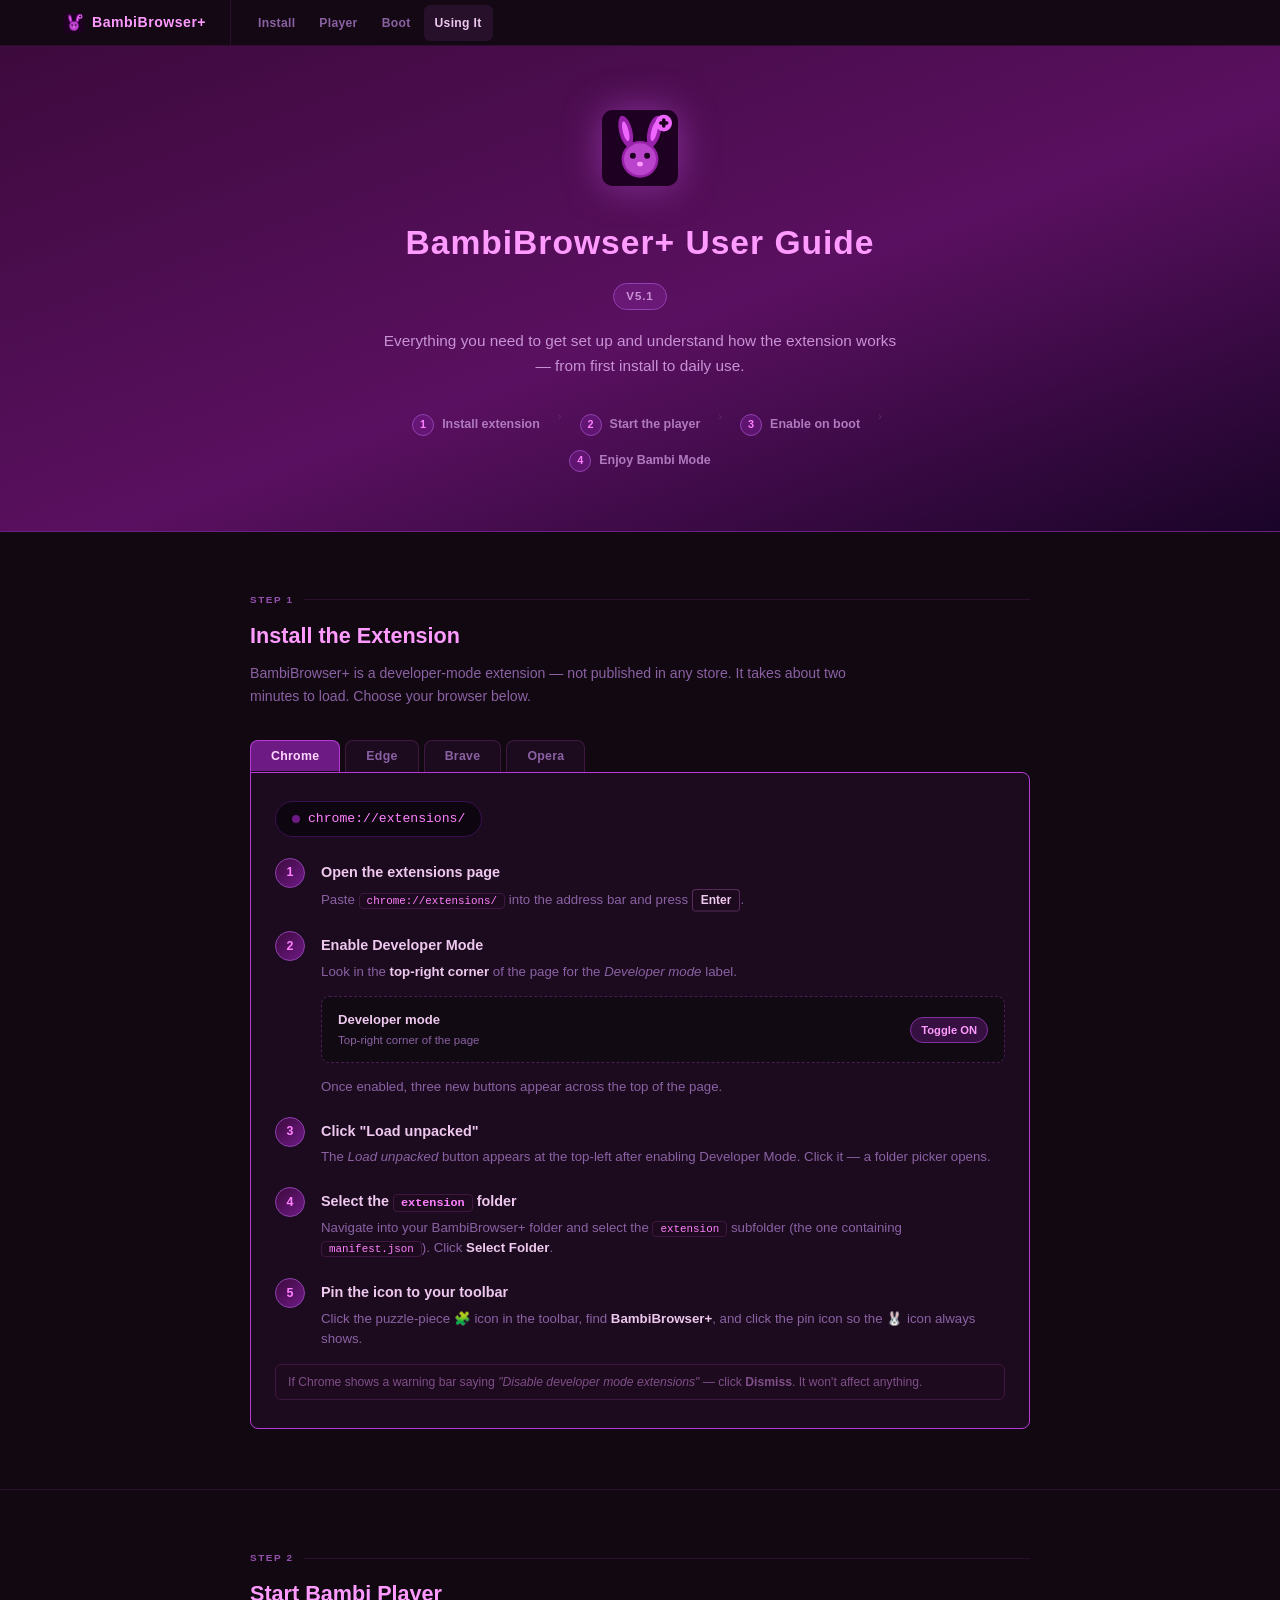
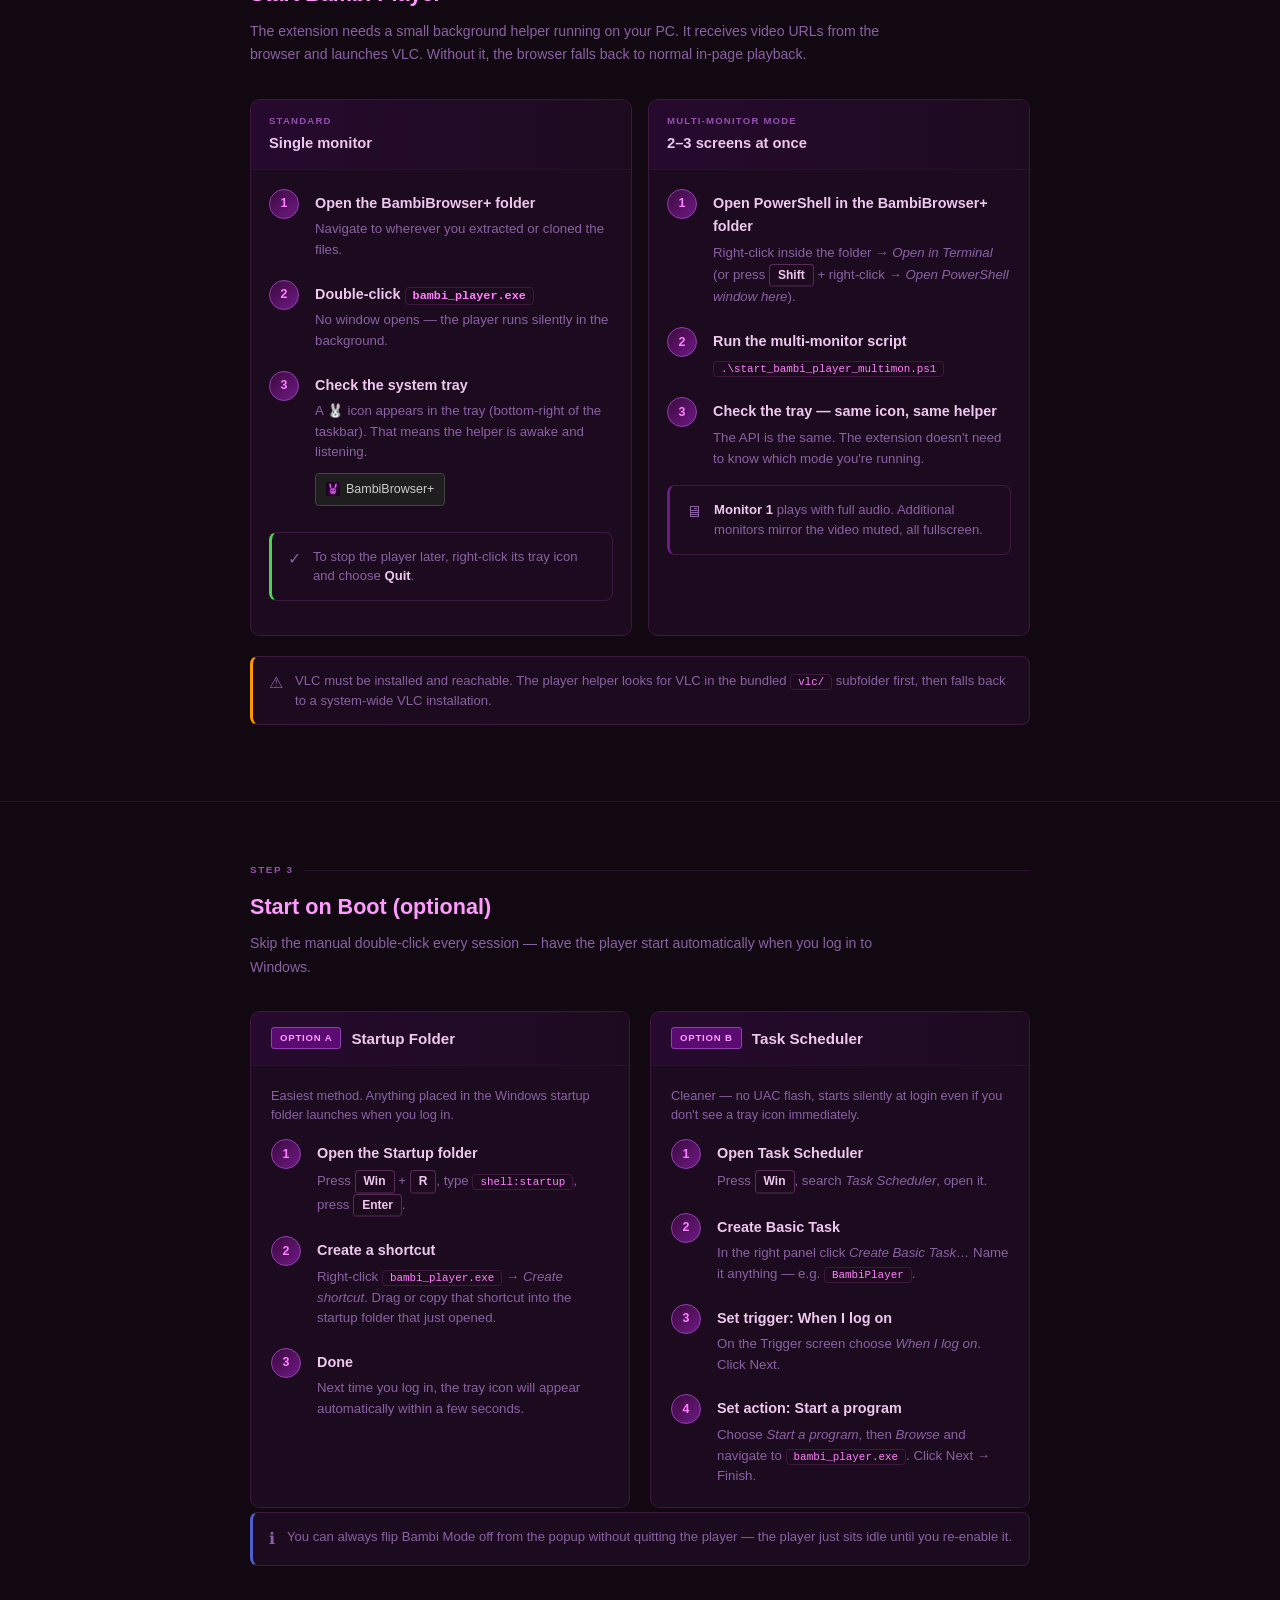
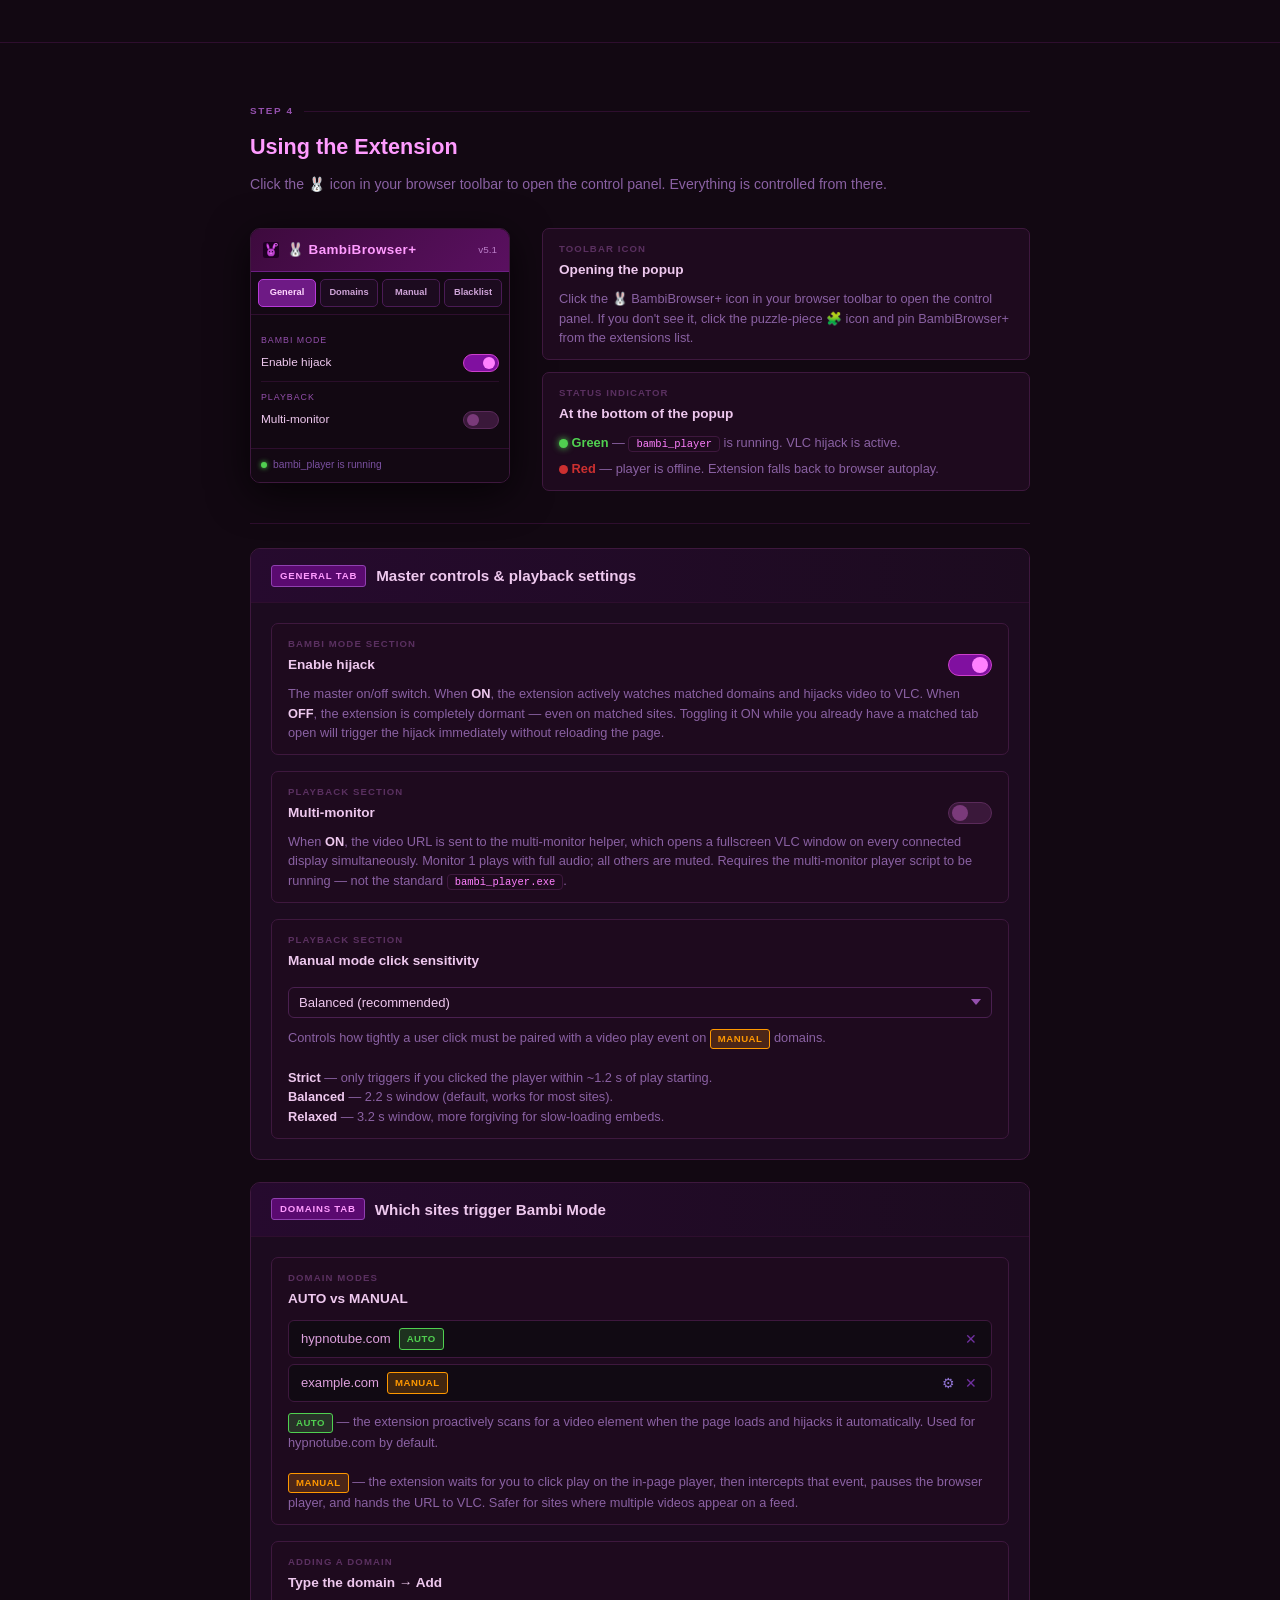
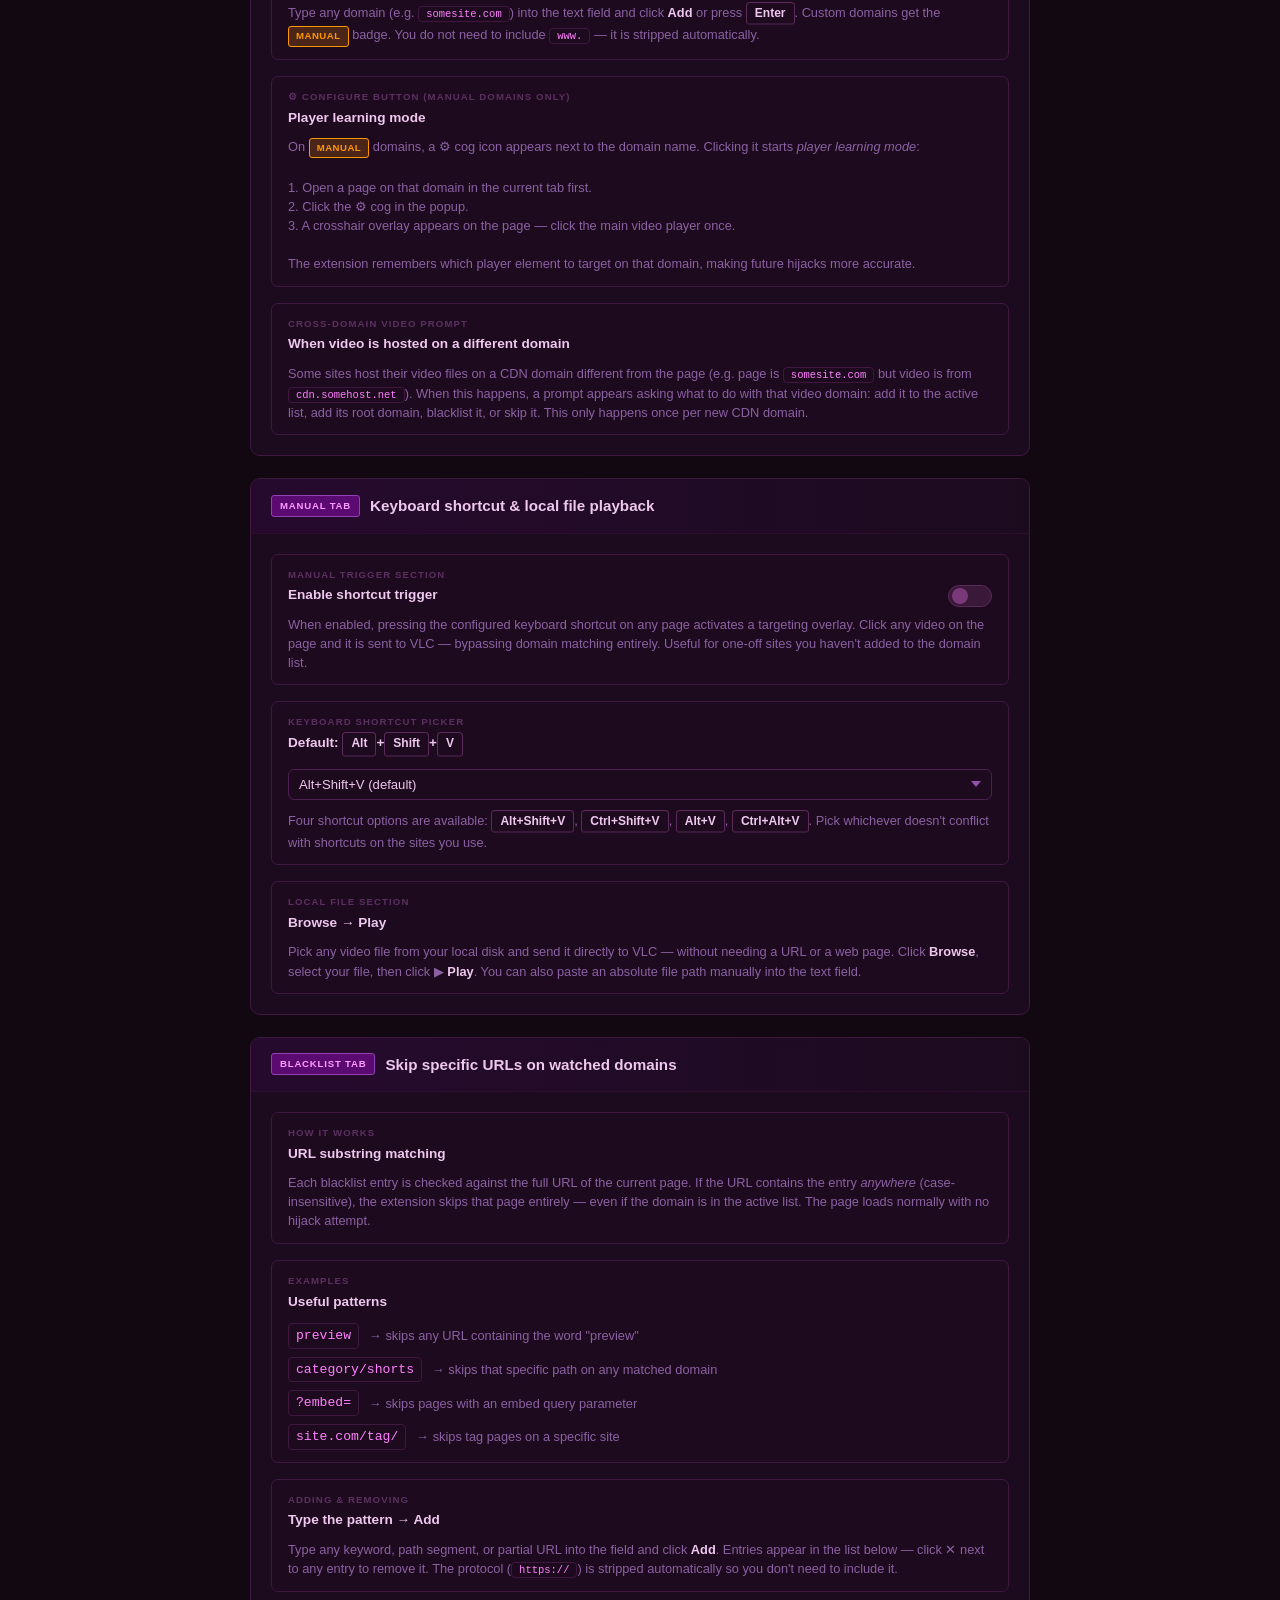
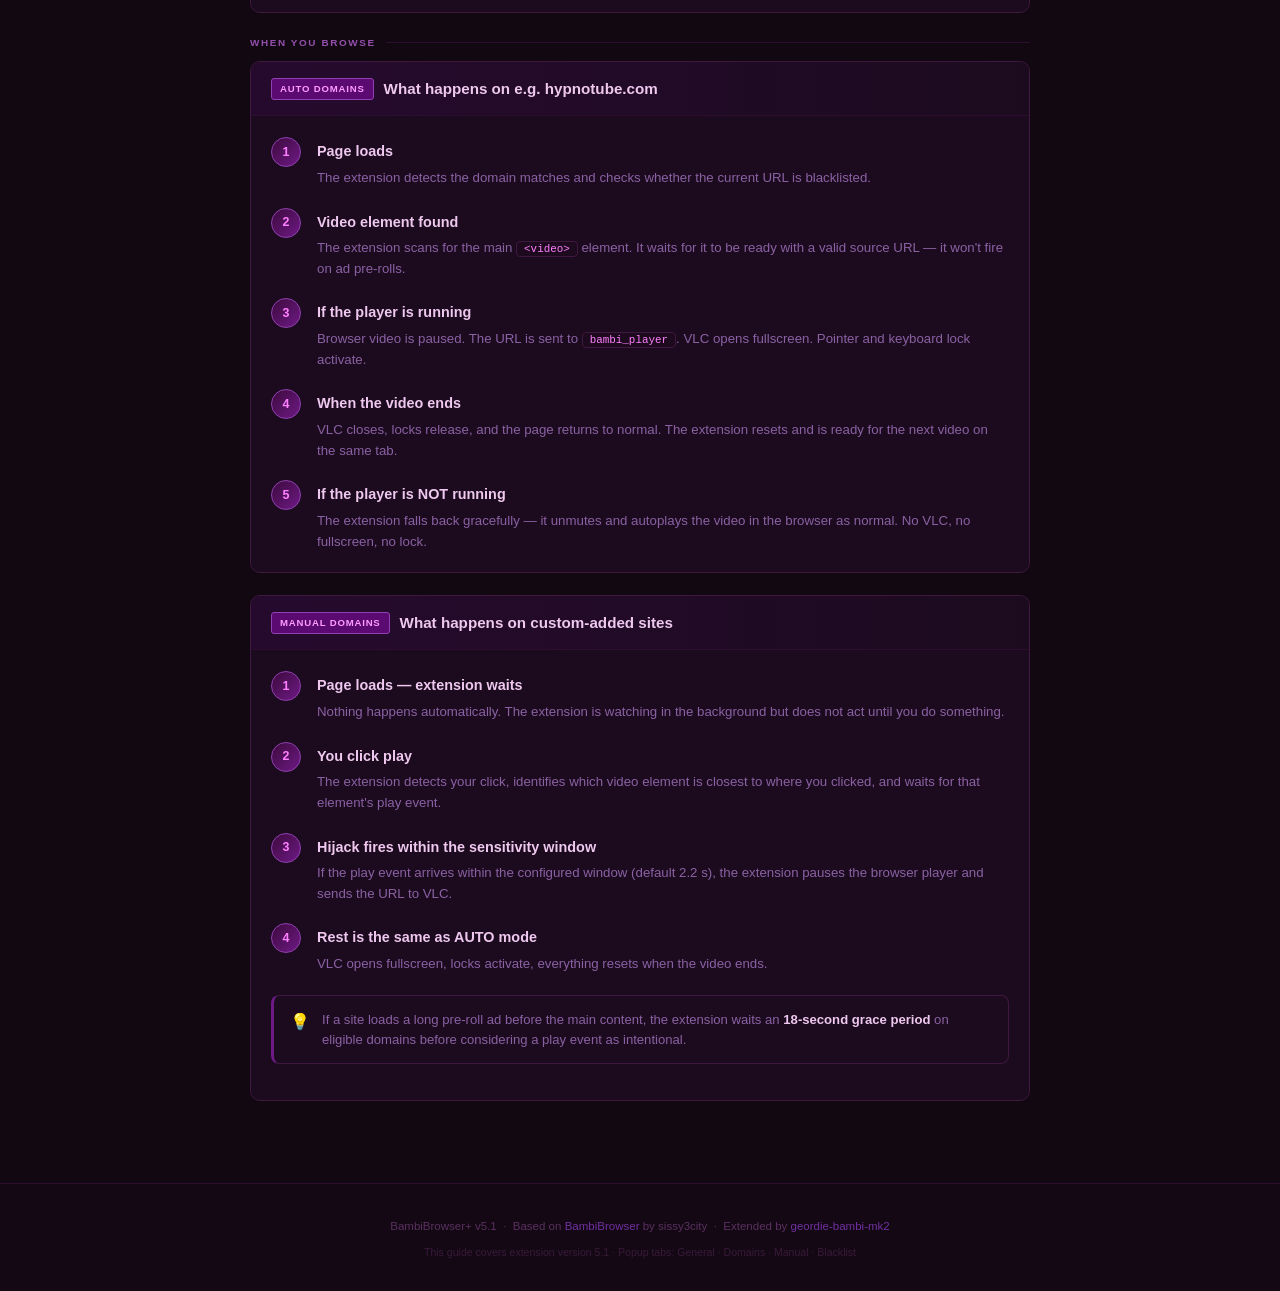
==== index.html @ b659a2bc "Rename guide.html to index.html" ====
<!DOCTYPE html>
<html lang="en">
<head>
  <meta charset="UTF-8">
  <meta name="viewport" content="width=device-width, initial-scale=1">
  <title>BambiBrowser+ — User Guide</title>
  <style>
    /* ── RESET ──────────────────────────────────────────── */
    *, *::before, *::after { box-sizing: border-box; margin: 0; padding: 0; }

    :root {
      --bg:           #120812;
      --bg-card:      #1c0b1f;
      --bg-card-dark: #130813;
      --bg-inset:     #1e0a1e;
      --border:       #2e0e2e;
      --border-md:    #3e183e;
      --text:         #eec8ee;
      --text-muted:   #8a61a3;
      --text-dim:     #5a3060;
      --accent:       #ff9bff;
      --accent-2:     #ff80ff;
      --section-ttl:  #9450ad;
      --purple-mid:   #6e1a85;
      --purple-deep:  #5a0a70;
      --h-from:       #3d0a3d;
      --h-to:         #5a1060;
      --green:        #50d050;
      --orange:       #ff9800;
      --red:          #cc3030;
    }

    html { scroll-behavior: smooth; }

    body {
      background: var(--bg);
      color: var(--text);
      font-family: 'Segoe UI', Tahoma, sans-serif;
      line-height: 1.65;
    }

    /* ── NAV ─────────────────────────────────────────────── */
    .site-nav {
      position: sticky;
      top: 0;
      z-index: 999;
      background: var(--bg-card-dark);
      border-bottom: 1px solid var(--border);
      display: flex;
      align-items: center;
      padding: 0 clamp(12px, 5vw, calc(50% - 430px));
      gap: 0;
    }
    .nav-brand {
      display: flex;
      align-items: center;
      gap: 8px;
      padding: 11px 24px 11px 0;
      text-decoration: none;
      color: var(--accent);
      font-size: 0.88rem;
      font-weight: 700;
      letter-spacing: 0.5px;
      white-space: nowrap;
      border-right: 1px solid var(--border);
      margin-right: 16px;
    }
    .nav-brand svg { width: 20px; height: 20px; flex-shrink: 0; }
    .nav-links { display: flex; gap: 2px; flex-wrap: wrap; }
    .nav-links a {
      color: var(--text-muted);
      text-decoration: none;
      font-size: 0.76rem;
      font-weight: 600;
      letter-spacing: 0.3px;
      padding: 8px 11px;
      border-radius: 6px;
      transition: background 0.18s, color 0.18s;
    }
    .nav-links a:hover { background: #26102a; color: var(--text); }

    /* ── HERO ─────────────────────────────────────────────── */
    .hero {
      padding: 64px clamp(16px, 5vw, 80px) 52px;
      text-align: center;
      background: linear-gradient(160deg, var(--h-from) 0%, var(--h-to) 55%, #1a0428 100%);
      border-bottom: 1px solid #6d1f83;
    }
    .hero-svg { width: 76px; height: 76px; margin-bottom: 20px; filter: drop-shadow(0 0 18px #c050e080); }
    .hero h1 {
      font-size: clamp(1.5rem, 4vw, 2.1rem);
      font-weight: 700;
      color: var(--accent);
      letter-spacing: 1px;
      margin-bottom: 12px;
    }
    .hero-ver {
      display: inline-block;
      background: rgba(180, 60, 220, 0.2);
      border: 1px solid #9040b0;
      color: #c892d4;
      font-size: 0.72rem;
      font-weight: 700;
      letter-spacing: 0.9px;
      padding: 3px 12px;
      border-radius: 20px;
      margin-bottom: 18px;
      text-transform: uppercase;
    }
    .hero p {
      color: #c892d4;
      font-size: 0.96rem;
      max-width: 520px;
      margin: 0 auto 28px;
    }
    .hero-steps {
      display: flex;
      justify-content: center;
      gap: 0;
      flex-wrap: wrap;
      max-width: 600px;
      margin: 0 auto;
    }
    .hero-step {
      display: flex;
      align-items: center;
      gap: 8px;
      padding: 7px 16px;
      color: #b07abf;
      font-size: 0.78rem;
      font-weight: 600;
    }
    .hero-step-num {
      width: 22px; height: 22px;
      border-radius: 50%;
      background: rgba(110, 26, 133, 0.6);
      border: 1px solid #9040b0;
      color: var(--accent-2);
      font-size: 0.68rem;
      font-weight: 700;
      display: flex;
      align-items: center;
      justify-content: center;
      flex-shrink: 0;
    }
    .hero-step-arrow {
      color: var(--text-dim);
      font-size: 0.7rem;
      padding: 0 2px;
    }

    /* ── LAYOUT ──────────────────────────────────────────── */
    .container { max-width: 860px; margin: 0 auto; padding: 0 clamp(16px, 4vw, 40px); }

    .page-section { padding: 60px 0; border-bottom: 1px solid var(--border); }
    .page-section:last-of-type { border-bottom: none; }

    .section-eyebrow {
      display: flex;
      align-items: center;
      gap: 10px;
      font-size: 0.62rem;
      text-transform: uppercase;
      letter-spacing: 1.6px;
      color: var(--section-ttl);
      font-weight: 700;
      margin-bottom: 10px;
    }
    .section-eyebrow::after {
      content: '';
      flex: 1;
      height: 1px;
      background: var(--border);
    }
    .section-h2 {
      font-size: 1.35rem;
      font-weight: 700;
      color: var(--accent);
      margin-bottom: 8px;
    }
    .section-lead {
      font-size: 0.88rem;
      color: var(--text-muted);
      max-width: 640px;
      margin-bottom: 32px;
    }

    /* ── STEP LIST ────────────────────────────────────────── */
    .steps { display: flex; flex-direction: column; gap: 18px; }
    .step { display: flex; gap: 16px; align-items: flex-start; }
    .step-num {
      width: 30px; height: 30px;
      flex-shrink: 0;
      border-radius: 50%;
      background: linear-gradient(135deg, var(--h-from), var(--purple-mid));
      border: 1px solid #9040b0;
      color: var(--accent-2);
      font-size: 0.78rem;
      font-weight: 700;
      display: flex;
      align-items: center;
      justify-content: center;
      margin-top: 1px;
    }
    .step-body { flex: 1; padding-top: 4px; }
    .step-title { font-size: 0.9rem; font-weight: 700; color: var(--text); margin-bottom: 4px; }
    .step-desc { font-size: 0.83rem; color: var(--text-muted); line-height: 1.55; }

    /* ── INLINE CODE / PATH ───────────────────────────────── */
    code {
      background: var(--bg-inset);
      border: 1px solid var(--border-md);
      color: var(--accent-2);
      font-family: 'Cascadia Code', 'Consolas', monospace;
      font-size: 0.82em;
      padding: 1px 7px;
      border-radius: 4px;
    }
    kbd {
      display: inline-block;
      background: var(--bg-inset);
      border: 1px solid #5a2a5a;
      border-bottom: 2px solid #3a1a3a;
      color: var(--text);
      font-family: 'Segoe UI', Tahoma, sans-serif;
      font-size: 0.75rem;
      font-weight: 700;
      padding: 1px 8px;
      border-radius: 4px;
    }

    /* ── CALLOUTS ─────────────────────────────────────────── */
    .callout {
      display: flex;
      gap: 12px;
      background: var(--bg-card);
      border: 1px solid var(--border-md);
      border-left: 3px solid var(--purple-mid);
      border-radius: 8px;
      padding: 14px 16px;
      margin: 16px 0;
      font-size: 0.82rem;
      color: var(--text-muted);
      line-height: 1.5;
    }
    .callout-icon { font-size: 1rem; flex-shrink: 0; line-height: 1.5; }
    .callout.good { border-left-color: var(--green); }
    .callout.warn { border-left-color: var(--orange); }
    .callout.info { border-left-color: #5060cc; }
    .callout strong { color: var(--text); }

    /* ── BROWSER INSTALLER TABS ───────────────────────────── */
    .browser-tabs {
      display: flex;
      gap: 5px;
      flex-wrap: wrap;
      margin-bottom: -1px;
    }
    .btab-btn {
      background: var(--bg-card);
      border: 1px solid var(--border-md);
      border-bottom: 2px solid transparent;
      border-radius: 8px 8px 0 0;
      color: var(--text-muted);
      font-size: 0.77rem;
      font-weight: 700;
      letter-spacing: 0.3px;
      padding: 8px 20px;
      cursor: pointer;
      transition: background 0.18s, color 0.18s;
    }
    .btab-btn:hover { background: #26102a; color: var(--text); }
    .btab-btn.active {
      background: var(--purple-mid);
      color: #ffd8ff;
      border-color: #b73ad8;
      border-bottom-color: var(--bg-card);
    }
    .btab-panels {
      background: var(--bg-card);
      border: 1px solid #b73ad8;
      border-radius: 0 8px 8px 8px;
      padding: 28px 24px;
      position: relative;
      z-index: 1;
    }
    .btab-pane { display: none; }
    .btab-pane.active { display: block; }

    .browser-url {
      display: inline-flex;
      align-items: center;
      gap: 8px;
      background: #0d0510;
      border: 1px solid #3a1050;
      border-radius: 20px;
      padding: 6px 16px;
      font-size: 0.82rem;
      color: var(--accent-2);
      font-family: 'Cascadia Code', 'Consolas', monospace;
      margin-bottom: 20px;
    }
    .browser-url-dot {
      width: 8px; height: 8px;
      border-radius: 50%;
      background: var(--purple-mid);
    }

    .browser-note {
      background: var(--bg-inset);
      border: 1px solid var(--border-md);
      border-radius: 6px;
      padding: 8px 12px;
      font-size: 0.76rem;
      color: #7e4f88;
      margin-top: 14px;
      line-height: 1.5;
    }

    /* developer mode highlight box */
    .dev-mode-box {
      display: flex;
      align-items: center;
      justify-content: space-between;
      gap: 12px;
      background: #110a13;
      border: 1px dashed #4a1b55;
      border-radius: 8px;
      padding: 12px 16px;
      margin: 14px 0;
    }
    .dev-mode-label { font-size: 0.82rem; color: var(--text); font-weight: 600; }
    .dev-mode-where { font-size: 0.72rem; color: var(--text-muted); }
    .mini-pill {
      background: rgba(110, 26, 133, 0.4);
      border: 1px solid #8030a0;
      border-radius: 20px;
      color: var(--accent);
      font-size: 0.7rem;
      font-weight: 700;
      padding: 3px 10px;
      white-space: nowrap;
    }

    /* ── PLAYER START SECTION ─────────────────────────────── */
    .player-cards {
      display: grid;
      grid-template-columns: 1fr 1fr;
      gap: 16px;
    }
    @media (max-width: 600px) { .player-cards { grid-template-columns: 1fr; } }

    .player-card {
      background: var(--bg-card);
      border: 1px solid var(--border-md);
      border-radius: 10px;
      overflow: hidden;
    }
    .player-card-head {
      background: linear-gradient(90deg, #260a2e, #1c0b1f);
      border-bottom: 1px solid var(--border);
      padding: 13px 18px;
    }
    .player-card-head-label {
      font-size: 0.6rem;
      text-transform: uppercase;
      letter-spacing: 1.2px;
      color: var(--section-ttl);
      font-weight: 700;
      margin-bottom: 3px;
    }
    .player-card-head-title { font-size: 0.92rem; font-weight: 700; color: var(--text); }
    .player-card-body { padding: 18px; }

    .tray-demo {
      display: inline-flex;
      align-items: center;
      gap: 6px;
      background: #1e1e1e;
      border: 1px solid #444;
      border-radius: 4px;
      padding: 5px 10px;
      font-size: 0.78rem;
      color: #ccc;
      font-family: 'Segoe UI', Tahoma, sans-serif;
      margin: 10px 0;
    }
    .tray-demo svg { width: 14px; height: 14px; }

    /* ── BOOT SECTION ─────────────────────────────────────── */
    .boot-grid {
      display: grid;
      grid-template-columns: 1fr 1fr;
      gap: 20px;
    }
    @media (max-width: 600px) { .boot-grid { grid-template-columns: 1fr; } }

    .boot-card {
      background: var(--bg-card);
      border: 1px solid var(--border-md);
      border-radius: 10px;
      overflow: hidden;
    }
    .boot-card-head {
      background: linear-gradient(90deg, #260a2e, #1c0b1f);
      border-bottom: 1px solid var(--border);
      padding: 14px 20px;
      display: flex;
      align-items: center;
      gap: 10px;
    }
    .boot-badge {
      background: var(--purple-deep);
      border: 1px solid #9040b0;
      color: var(--accent);
      font-size: 0.6rem;
      font-weight: 700;
      letter-spacing: 0.8px;
      text-transform: uppercase;
      padding: 2px 8px;
      border-radius: 3px;
    }
    .boot-card-title { font-size: 0.95rem; font-weight: 700; color: var(--text); }
    .boot-card-body { padding: 20px; }
    .boot-card-desc {
      font-size: 0.8rem;
      color: var(--text-muted);
      margin-bottom: 14px;
      line-height: 1.5;
    }

    /* ── USAGE SECTION ────────────────────────────────────── */
    .feature-block {
      background: var(--bg-card);
      border: 1px solid var(--border-md);
      border-radius: 10px;
      overflow: hidden;
      margin-bottom: 22px;
    }
    .feature-head {
      background: linear-gradient(90deg, #260a2e, #1c0b1f);
      border-bottom: 1px solid var(--border);
      padding: 14px 20px;
      display: flex;
      align-items: center;
      gap: 10px;
    }
    .feature-badge {
      background: var(--purple-deep);
      border: 1px solid #9040b0;
      color: var(--accent);
      font-size: 0.6rem;
      font-weight: 700;
      letter-spacing: 0.8px;
      text-transform: uppercase;
      padding: 2px 8px;
      border-radius: 3px;
      flex-shrink: 0;
    }
    .feature-title { font-size: 0.95rem; font-weight: 700; color: var(--text); }
    .feature-body { padding: 20px; display: flex; flex-direction: column; gap: 16px; }

    .ui-item {
      background: var(--bg-inset);
      border: 1px solid var(--border-md);
      border-radius: 7px;
      padding: 12px 16px;
    }
    .ui-item-top {
      display: flex;
      align-items: center;
      justify-content: space-between;
      gap: 12px;
      flex-wrap: wrap;
      margin-bottom: 8px;
    }
    .ui-item-label {
      font-size: 0.6rem;
      text-transform: uppercase;
      letter-spacing: 1.1px;
      color: var(--text-dim);
      font-weight: 700;
      margin-bottom: 2px;
    }
    .ui-item-name { font-size: 0.85rem; font-weight: 700; color: var(--text); }
    .ui-item-desc { font-size: 0.8rem; color: var(--text-muted); line-height: 1.5; }

    .mini-toggle {
      width: 44px; height: 22px;
      border-radius: 22px;
      position: relative;
      flex-shrink: 0;
    }
    .mini-toggle.on {
      background: #8010a0;
      border: 1px solid #cc40cc;
    }
    .mini-toggle.on::after {
      content: '';
      position: absolute;
      width: 16px; height: 16px;
      border-radius: 50%;
      background: #ff80ff;
      top: 2px; right: 3px;
    }
    .mini-toggle.off {
      background: #3a183a;
      border: 1px solid #5a2a5a;
    }
    .mini-toggle.off::after {
      content: '';
      position: absolute;
      width: 16px; height: 16px;
      border-radius: 50%;
      background: #7a3a7a;
      top: 2px; left: 3px;
    }

    .badge-auto {
      display: inline-block;
      background: rgba(80, 208, 80, 0.2);
      color: var(--green);
      border: 1px solid var(--green);
      font-size: 0.6rem;
      font-weight: 700;
      letter-spacing: 0.5px;
      padding: 2px 7px;
      border-radius: 3px;
    }
    .badge-manual {
      display: inline-block;
      background: rgba(255, 152, 0, 0.2);
      color: var(--orange);
      border: 1px solid var(--orange);
      font-size: 0.6rem;
      font-weight: 700;
      letter-spacing: 0.5px;
      padding: 2px 7px;
      border-radius: 3px;
    }
    .badge-bl {
      display: inline-block;
      background: rgba(204, 48, 48, 0.2);
      color: #f07070;
      border: 1px solid #cc3030;
      font-size: 0.6rem;
      font-weight: 700;
      letter-spacing: 0.5px;
      padding: 2px 7px;
      border-radius: 3px;
    }

    .dot-online {
      display: inline-block;
      width: 9px; height: 9px;
      border-radius: 50%;
      background: var(--green);
      box-shadow: 0 0 7px var(--green);
      vertical-align: middle;
    }
    .dot-offline {
      display: inline-block;
      width: 9px; height: 9px;
      border-radius: 50%;
      background: var(--red);
      vertical-align: middle;
    }

    /* fake domain item (mirrors extension UI) */
    .mock-domain-list { display: flex; flex-direction: column; gap: 6px; margin: 10px 0; }
    .mock-domain-item {
      display: flex;
      align-items: center;
      justify-content: space-between;
      background: #110a13;
      border: 1px solid #3e183e;
      border-radius: 6px;
      padding: 7px 12px;
      gap: 8px;
    }
    .mock-domain-name { font-size: 0.82rem; color: #dda0dd; flex: 1; display: flex; align-items: center; gap: 8px; }
    .mock-domain-actions { display: flex; align-items: center; gap: 6px; }
    .mock-icon-btn {
      background: none;
      border: none;
      cursor: default;
      font-size: 0.9rem;
      color: #8f72d0;
      padding: 0 2px;
    }
    .mock-icon-btn.remove { color: #7030a0; }

    /* fake select */
    .mock-select {
      width: 100%;
      background: var(--bg-inset);
      border: 1px solid #4a2050;
      border-radius: 6px;
      padding: 7px 10px;
      color: var(--text);
      font-size: 0.82rem;
      font-family: 'Segoe UI', Tahoma, sans-serif;
      outline: none;
      margin-top: 6px;
      appearance: none;
      background-image: url("data:image/svg+xml,%3Csvg xmlns='http://www.w3.org/2000/svg' width='10' height='6'%3E%3Cpath d='M0 0l5 6 5-6z' fill='%239450ad'/%3E%3C/svg%3E");
      background-repeat: no-repeat;
      background-position: right 10px center;
    }

    /* popup demo (sidebar visual) */
    .popup-demo {
      width: 260px;
      background: var(--bg);
      border: 1px solid var(--border-md);
      border-radius: 10px;
      overflow: hidden;
      flex-shrink: 0;
      box-shadow: 0 10px 40px rgba(0,0,0,0.7);
      font-size: 0;
    }
    .popup-demo * { font-family: 'Segoe UI', Tahoma, sans-serif; }
    .pd-header {
      background: linear-gradient(135deg, #3d0a3d, #5a1060);
      padding: 10px 12px;
      display: flex;
      align-items: center;
      gap: 8px;
      border-bottom: 1px solid #6d1f83;
    }
    .pd-icon { width: 16px; height: 16px; }
    .pd-h-title { font-size: 0.84rem; font-weight: 700; color: #ff9bff; letter-spacing: 0.4px; }
    .pd-h-ver { margin-left: auto; font-size: 0.62rem; color: #bb7fc9; }
    .pd-tabs {
      display: grid;
      grid-template-columns: repeat(4, 1fr);
      gap: 4px;
      padding: 7px;
      background: #130813;
      border-bottom: 1px solid #2e0e2e;
    }
    .pd-tab {
      border: 1px solid #4a1b55;
      border-radius: 5px;
      background: #1c0b1f;
      color: #cfa4d8;
      font-size: 0.58rem;
      font-weight: 700;
      padding: 5px 2px;
      text-align: center;
    }
    .pd-tab.active { background: #6e1a85; color: #ffd8ff; border-color: #b73ad8; }
    .pd-body { padding: 10px; }
    .pd-sec { padding: 8px 0; border-bottom: 1px solid #2a0e2a; }
    .pd-sec:last-child { border-bottom: none; }
    .pd-stitle { font-size: 0.55rem; text-transform: uppercase; letter-spacing: 1px; color: #9450ad; margin-bottom: 6px; }
    .pd-row { display: flex; align-items: center; justify-content: space-between; }
    .pd-lbl { font-size: 0.74rem; color: #eec8ee; }
    .pd-toggle {
      width: 36px; height: 18px;
      border-radius: 18px;
      position: relative;
    }
    .pd-toggle.on { background: #8010a0; border: 1px solid #cc40cc; }
    .pd-toggle.on::after {
      content: ''; position: absolute;
      width: 12px; height: 12px;
      border-radius: 50%; background: #ff80ff;
      top: 2px; right: 3px;
    }
    .pd-toggle.off { background: #3a183a; border: 1px solid #5a2a5a; }
    .pd-toggle.off::after {
      content: ''; position: absolute;
      width: 12px; height: 12px;
      border-radius: 50%; background: #7a3a7a;
      top: 2px; left: 3px;
    }
    .pd-footer {
      padding: 8px 10px;
      background: #130813;
      border-top: 1px solid #2e0e2e;
      display: flex;
      align-items: center;
      gap: 6px;
    }
    .pd-dot-on { width: 6px; height: 6px; border-radius: 50%; background: #50d050; box-shadow: 0 0 5px #50d050; }
    .pd-status-txt { font-size: 0.64rem; color: #7a50a0; }

    .side-wrap {
      display: flex;
      gap: 32px;
      align-items: flex-start;
      flex-wrap: wrap;
      margin-bottom: 32px;
    }
    .side-desc { flex: 1; min-width: 220px; }
    @media (max-width: 640px) {
      .popup-demo { width: 100%; max-width: 280px; margin: 0 auto; }
      .side-wrap { flex-direction: column-reverse; align-items: center; }
    }

    /* ── DIVIDER ──────────────────────────────────────────── */
    .divider { height: 1px; background: var(--border); margin: 24px 0; }

    /* ── FOOTER ───────────────────────────────────────────── */
    footer {
      background: var(--bg-card-dark);
      border-top: 1px solid var(--border);
      padding: 32px 20px;
      text-align: center;
      font-size: 0.72rem;
      color: var(--text-dim);
      line-height: 1.9;
    }
    footer a { color: #7030a0; text-decoration: none; }
    footer a:hover { color: #bb60cc; }
  </style>
</head>
<body>

<!-- ───────────────────────────── NAV ─────────────────────────────────── -->
<nav class="site-nav">
  <a class="nav-brand" href="#top">
    <svg viewBox="0 0 128 128" xmlns="http://www.w3.org/2000/svg">
      <rect width="128" height="128" rx="18" fill="#1e0022"/>
      <ellipse cx="40" cy="36" rx="11" ry="27" fill="#9922aa" transform="rotate(-14 40 36)"/>
      <ellipse cx="40" cy="36" rx="5"  ry="17" fill="#ee66ff" transform="rotate(-14 40 36)"/>
      <ellipse cx="88" cy="36" rx="11" ry="27" fill="#9922aa" transform="rotate(14 88 36)"/>
      <ellipse cx="88" cy="36" rx="5"  ry="17" fill="#ee66ff" transform="rotate(14 88 36)"/>
      <circle cx="64" cy="83" r="31" fill="#9922aa"/>
      <circle cx="64" cy="83" r="27" fill="#bb44cc"/>
      <circle cx="52" cy="77" r="5" fill="#1e0022"/>
      <circle cx="76" cy="77" r="5" fill="#1e0022"/>
      <ellipse cx="64" cy="91" rx="5" ry="4" fill="#ff99ff"/>
      <circle cx="104" cy="22" r="14" fill="#ee66ff"/>
      <rect   x="101" y="14" width="6" height="16" rx="3" fill="#1e0022"/>
      <rect   x="96"  y="19" width="16" height="6" rx="3" fill="#1e0022"/>
    </svg>
    BambiBrowser+
  </a>
  <div class="nav-links">
    <a href="#install">Install</a>
    <a href="#player">Player</a>
    <a href="#boot">Boot</a>
    <a href="#usage">Using It</a>
  </div>
</nav>

<!-- ───────────────────────────── HERO ─────────────────────────────────── -->
<div id="top">
  <div class="hero">
    <svg class="hero-svg" viewBox="0 0 128 128" xmlns="http://www.w3.org/2000/svg">
      <rect width="128" height="128" rx="18" fill="#1e0022"/>
      <ellipse cx="40" cy="36" rx="11" ry="27" fill="#9922aa" transform="rotate(-14 40 36)"/>
      <ellipse cx="40" cy="36" rx="5"  ry="17" fill="#ee66ff" transform="rotate(-14 40 36)"/>
      <ellipse cx="88" cy="36" rx="11" ry="27" fill="#9922aa" transform="rotate(14 88 36)"/>
      <ellipse cx="88" cy="36" rx="5"  ry="17" fill="#ee66ff" transform="rotate(14 88 36)"/>
      <circle cx="64" cy="83" r="31" fill="#9922aa"/>
      <circle cx="64" cy="83" r="27" fill="#bb44cc"/>
      <circle cx="52" cy="77" r="5" fill="#1e0022"/>
      <circle cx="76" cy="77" r="5" fill="#1e0022"/>
      <ellipse cx="64" cy="91" rx="5" ry="4" fill="#ff99ff"/>
      <circle cx="104" cy="22" r="14" fill="#ee66ff"/>
      <rect   x="101" y="14" width="6" height="16" rx="3" fill="#1e0022"/>
      <rect   x="96"  y="19" width="16" height="6" rx="3" fill="#1e0022"/>
    </svg>
    <h1>BambiBrowser+ User Guide</h1>
    <div class="hero-ver">v5.1</div>
    <p>Everything you need to get set up and understand how the extension works — from first install to daily use.</p>
    <div class="hero-steps">
      <div class="hero-step">
        <div class="hero-step-num">1</div>
        Install extension
      </div>
      <div class="hero-step-arrow">›</div>
      <div class="hero-step">
        <div class="hero-step-num">2</div>
        Start the player
      </div>
      <div class="hero-step-arrow">›</div>
      <div class="hero-step">
        <div class="hero-step-num">3</div>
        Enable on boot
      </div>
      <div class="hero-step-arrow">›</div>
      <div class="hero-step">
        <div class="hero-step-num">4</div>
        Enjoy Bambi Mode
      </div>
    </div>
  </div>
</div>

<!-- ─────────────────────────── SECTION 1: INSTALL ───────────────────────── -->
<section id="install" class="page-section">
  <div class="container">
    <div class="section-eyebrow">Step 1</div>
    <h2 class="section-h2">Install the Extension</h2>
    <p class="section-lead">
      BambiBrowser+ is a developer-mode extension — not published in any store. It takes about two minutes to load.
      Choose your browser below.
    </p>

    <div class="browser-tabs">
      <button class="btab-btn active" data-btab="chrome">Chrome</button>
      <button class="btab-btn" data-btab="edge">Edge</button>
      <button class="btab-btn" data-btab="brave">Brave</button>
      <button class="btab-btn" data-btab="opera">Opera</button>
    </div>

    <div class="btab-panels">

      <!-- CHROME -->
      <div class="btab-pane active" id="btab-chrome">
        <div class="browser-url">
          <div class="browser-url-dot"></div>
          chrome://extensions/
        </div>
        <div class="steps">
          <div class="step">
            <div class="step-num">1</div>
            <div class="step-body">
              <div class="step-title">Open the extensions page</div>
              <div class="step-desc">Paste <code>chrome://extensions/</code> into the address bar and press <kbd>Enter</kbd>.</div>
            </div>
          </div>
          <div class="step">
            <div class="step-num">2</div>
            <div class="step-body">
              <div class="step-title">Enable Developer Mode</div>
              <div class="step-desc">Look in the <strong style="color:var(--text)">top-right corner</strong> of the page for the <em>Developer mode</em> label.</div>
              <div class="dev-mode-box">
                <div>
                  <div class="dev-mode-label">Developer mode</div>
                  <div class="dev-mode-where">Top-right corner of the page</div>
                </div>
                <div class="mini-pill">Toggle ON</div>
              </div>
              <div class="step-desc">Once enabled, three new buttons appear across the top of the page.</div>
            </div>
          </div>
          <div class="step">
            <div class="step-num">3</div>
            <div class="step-body">
              <div class="step-title">Click "Load unpacked"</div>
              <div class="step-desc">The <em>Load unpacked</em> button appears at the top-left after enabling Developer Mode. Click it — a folder picker opens.</div>
            </div>
          </div>
          <div class="step">
            <div class="step-num">4</div>
            <div class="step-body">
              <div class="step-title">Select the <code>extension</code> folder</div>
              <div class="step-desc">Navigate into your BambiBrowser+ folder and select the <code>extension</code> subfolder (the one containing <code>manifest.json</code>). Click <strong style="color:var(--text)">Select Folder</strong>.</div>
            </div>
          </div>
          <div class="step">
            <div class="step-num">5</div>
            <div class="step-body">
              <div class="step-title">Pin the icon to your toolbar</div>
              <div class="step-desc">Click the puzzle-piece 🧩 icon in the toolbar, find <strong style="color:var(--text)">BambiBrowser+</strong>, and click the pin icon so the 🐰 icon always shows.</div>
            </div>
          </div>
        </div>
        <div class="browser-note">
          If Chrome shows a warning bar saying <em>"Disable developer mode extensions"</em> — click <strong>Dismiss</strong>. It won't affect anything.
        </div>
      </div>

      <!-- EDGE -->
      <div class="btab-pane" id="btab-edge">
        <div class="browser-url">
          <div class="browser-url-dot"></div>
          edge://extensions/
        </div>
        <div class="steps">
          <div class="step">
            <div class="step-num">1</div>
            <div class="step-body">
              <div class="step-title">Open the extensions page</div>
              <div class="step-desc">Paste <code>edge://extensions/</code> into the address bar and press <kbd>Enter</kbd>.</div>
            </div>
          </div>
          <div class="step">
            <div class="step-num">2</div>
            <div class="step-body">
              <div class="step-title">Enable Developer Mode</div>
              <div class="step-desc">In Edge, the toggle is in the <strong style="color:var(--text)">left sidebar</strong>, near the bottom — not the top-right like Chrome.</div>
              <div class="dev-mode-box">
                <div>
                  <div class="dev-mode-label">Developer mode</div>
                  <div class="dev-mode-where">Left sidebar, bottom area</div>
                </div>
                <div class="mini-pill">Toggle ON</div>
              </div>
            </div>
          </div>
          <div class="step">
            <div class="step-num">3</div>
            <div class="step-body">
              <div class="step-title">Click "Load unpacked"</div>
              <div class="step-desc">After toggling Developer Mode, an <em>Load unpacked</em> button appears near the top-left of the main panel.</div>
            </div>
          </div>
          <div class="step">
            <div class="step-num">4</div>
            <div class="step-body">
              <div class="step-title">Select the <code>extension</code> folder</div>
              <div class="step-desc">Navigate into your BambiBrowser+ folder and select the <code>extension</code> subfolder. Click <strong style="color:var(--text)">Select Folder</strong>.</div>
            </div>
          </div>
          <div class="step">
            <div class="step-num">5</div>
            <div class="step-body">
              <div class="step-title">Pin the icon</div>
              <div class="step-desc">Click the Extensions icon (puzzle piece or jigsaw) in the toolbar → find BambiBrowser+ → click the eye icon to pin it.</div>
            </div>
          </div>
        </div>
        <div class="browser-note">
          Edge may pop up a dialog asking if you want to "Allow extensions from other sources" — choose <strong>Allow</strong>.
        </div>
      </div>

      <!-- BRAVE -->
      <div class="btab-pane" id="btab-brave">
        <div class="browser-url">
          <div class="browser-url-dot"></div>
          brave://extensions/
        </div>
        <div class="steps">
          <div class="step">
            <div class="step-num">1</div>
            <div class="step-body">
              <div class="step-title">Open the extensions page</div>
              <div class="step-desc">Paste <code>brave://extensions/</code> into the address bar and press <kbd>Enter</kbd>.</div>
            </div>
          </div>
          <div class="step">
            <div class="step-num">2</div>
            <div class="step-body">
              <div class="step-title">Enable Developer Mode</div>
              <div class="step-desc">The toggle is in the <strong style="color:var(--text)">top-right corner</strong>, identical to Chrome.</div>
              <div class="dev-mode-box">
                <div>
                  <div class="dev-mode-label">Developer mode</div>
                  <div class="dev-mode-where">Top-right corner of the page</div>
                </div>
                <div class="mini-pill">Toggle ON</div>
              </div>
            </div>
          </div>
          <div class="step">
            <div class="step-num">3</div>
            <div class="step-body">
              <div class="step-title">Click "Load unpacked"</div>
              <div class="step-desc">Three buttons appear at the top. Click <em>Load unpacked</em>.</div>
            </div>
          </div>
          <div class="step">
            <div class="step-num">4</div>
            <div class="step-body">
              <div class="step-title">Select the <code>extension</code> folder</div>
              <div class="step-desc">Navigate into your BambiBrowser+ folder, select the <code>extension</code> subfolder, click <strong style="color:var(--text)">Select Folder</strong>.</div>
            </div>
          </div>
          <div class="step">
            <div class="step-num">5</div>
            <div class="step-body">
              <div class="step-title">Allow the unpacked extension if prompted</div>
              <div class="step-desc">Brave sometimes shows a one-time confirmation dialog — click <strong style="color:var(--text)">Use as-is</strong> to proceed.</div>
            </div>
          </div>
        </div>
      </div>

      <!-- OPERA -->
      <div class="btab-pane" id="btab-opera">
        <div class="browser-url">
          <div class="browser-url-dot"></div>
          opera://extensions/
        </div>
        <div class="steps">
          <div class="step">
            <div class="step-num">1</div>
            <div class="step-body">
              <div class="step-title">Open the extensions page</div>
              <div class="step-desc">Paste <code>opera://extensions/</code> into the address bar and press <kbd>Enter</kbd>. Alternatively use Menu → Extensions → Manage Extensions.</div>
            </div>
          </div>
          <div class="step">
            <div class="step-num">2</div>
            <div class="step-body">
              <div class="step-title">Enable Developer Mode</div>
              <div class="step-desc">The toggle is in the <strong style="color:var(--text)">top-right corner</strong>.</div>
              <div class="dev-mode-box">
                <div>
                  <div class="dev-mode-label">Developer mode</div>
                  <div class="dev-mode-where">Top-right corner of the page</div>
                </div>
                <div class="mini-pill">Toggle ON</div>
              </div>
            </div>
          </div>
          <div class="step">
            <div class="step-num">3</div>
            <div class="step-body">
              <div class="step-title">Click "Load unpacked"</div>
              <div class="step-desc">The button appears at the top after enabling Developer Mode.</div>
            </div>
          </div>
          <div class="step">
            <div class="step-num">4</div>
            <div class="step-body">
              <div class="step-title">Select the <code>extension</code> folder</div>
              <div class="step-desc">Navigate to your BambiBrowser+ folder, select the <code>extension</code> subfolder, click <strong style="color:var(--text)">Select Folder</strong>.</div>
            </div>
          </div>
        </div>
        <div class="browser-note">
          Opera may show a banner at the top warning about non-store extensions. This is cosmetic only — click <strong>Got it</strong>.
        </div>
      </div>

    </div><!-- /.btab-panels -->
  </div>
</section>

<!-- ─────────────────────────── SECTION 2: PLAYER ────────────────────────── -->
<section id="player" class="page-section">
  <div class="container">
    <div class="section-eyebrow">Step 2</div>
    <h2 class="section-h2">Start Bambi Player</h2>
    <p class="section-lead">
      The extension needs a small background helper running on your PC. It receives video URLs from the browser and
      launches VLC. Without it, the browser falls back to normal in-page playback.
    </p>

    <div class="player-cards">

      <div class="player-card">
        <div class="player-card-head">
          <div class="player-card-head-label">Standard</div>
          <div class="player-card-head-title">Single monitor</div>
        </div>
        <div class="player-card-body">
          <div class="steps">
            <div class="step">
              <div class="step-num">1</div>
              <div class="step-body">
                <div class="step-title">Open the BambiBrowser+ folder</div>
                <div class="step-desc">Navigate to wherever you extracted or cloned the files.</div>
              </div>
            </div>
            <div class="step">
              <div class="step-num">2</div>
              <div class="step-body">
                <div class="step-title">Double-click <code>bambi_player.exe</code></div>
                <div class="step-desc">No window opens — the player runs silently in the background.</div>
              </div>
            </div>
            <div class="step">
              <div class="step-num">3</div>
              <div class="step-body">
                <div class="step-title">Check the system tray</div>
                <div class="step-desc">A 🐰 icon appears in the tray (bottom-right of the taskbar). That means the helper is awake and listening.</div>
                <div class="tray-demo">
                  <svg viewBox="0 0 128 128" xmlns="http://www.w3.org/2000/svg">
                    <rect width="128" height="128" rx="18" fill="#1e0022"/>
                    <ellipse cx="40" cy="36" rx="11" ry="27" fill="#9922aa" transform="rotate(-14 40 36)"/>
                    <ellipse cx="40" cy="36" rx="5"  ry="17" fill="#ee66ff" transform="rotate(-14 40 36)"/>
                    <ellipse cx="88" cy="36" rx="11" ry="27" fill="#9922aa" transform="rotate(14 88 36)"/>
                    <ellipse cx="88" cy="36" rx="5"  ry="17" fill="#ee66ff" transform="rotate(14 88 36)"/>
                    <circle cx="64" cy="83" r="31" fill="#9922aa"/>
                    <circle cx="64" cy="83" r="27" fill="#bb44cc"/>
                    <circle cx="52" cy="77" r="5" fill="#1e0022"/>
                    <circle cx="76" cy="77" r="5" fill="#1e0022"/>
                    <ellipse cx="64" cy="91" rx="5" ry="4" fill="#ff99ff"/>
                  </svg>
                  BambiBrowser+
                </div>
              </div>
            </div>
          </div>
          <div class="callout good" style="margin-top:16px">
            <span class="callout-icon">✓</span>
            <span>To stop the player later, right-click its tray icon and choose <strong>Quit</strong>.</span>
          </div>
        </div>
      </div>

      <div class="player-card">
        <div class="player-card-head">
          <div class="player-card-head-label">Multi-monitor mode</div>
          <div class="player-card-head-title">2–3 screens at once</div>
        </div>
        <div class="player-card-body">
          <div class="steps">
            <div class="step">
              <div class="step-num">1</div>
              <div class="step-body">
                <div class="step-title">Open PowerShell in the BambiBrowser+ folder</div>
                <div class="step-desc">Right-click inside the folder → <em>Open in Terminal</em> (or press <kbd>Shift</kbd> + right-click → <em>Open PowerShell window here</em>).</div>
              </div>
            </div>
            <div class="step">
              <div class="step-num">2</div>
              <div class="step-body">
                <div class="step-title">Run the multi-monitor script</div>
                <div class="step-desc"><code>.\start_bambi_player_multimon.ps1</code></div>
              </div>
            </div>
            <div class="step">
              <div class="step-num">3</div>
              <div class="step-body">
                <div class="step-title">Check the tray — same icon, same helper</div>
                <div class="step-desc">The API is the same. The extension doesn't need to know which mode you're running.</div>
              </div>
            </div>
          </div>
          <div class="callout" style="margin-top:16px">
            <span class="callout-icon">🖥</span>
            <span><strong>Monitor 1</strong> plays with full audio. Additional monitors mirror the video muted, all fullscreen.</span>
          </div>
        </div>
      </div>

    </div><!-- /.player-cards -->

    <div class="callout warn" style="margin-top:20px">
      <span class="callout-icon">⚠</span>
      <span>VLC must be installed and reachable. The player helper looks for VLC in the bundled <code>vlc/</code> subfolder first, then falls back to a system-wide VLC installation.</span>
    </div>
  </div>
</section>

<!-- ─────────────────────────── SECTION 3: BOOT ──────────────────────────── -->
<section id="boot" class="page-section">
  <div class="container">
    <div class="section-eyebrow">Step 3</div>
    <h2 class="section-h2">Start on Boot (optional)</h2>
    <p class="section-lead">
      Skip the manual double-click every session — have the player start automatically when you log in to Windows.
    </p>

    <div class="boot-grid">

      <div class="boot-card">
        <div class="boot-card-head">
          <div class="boot-badge">Option A</div>
          <div class="boot-card-title">Startup Folder</div>
        </div>
        <div class="boot-card-body">
          <p class="boot-card-desc">Easiest method. Anything placed in the Windows startup folder launches when you log in.</p>
          <div class="steps">
            <div class="step">
              <div class="step-num">1</div>
              <div class="step-body">
                <div class="step-title">Open the Startup folder</div>
                <div class="step-desc">Press <kbd>Win</kbd> + <kbd>R</kbd>, type <code>shell:startup</code>, press <kbd>Enter</kbd>.</div>
              </div>
            </div>
            <div class="step">
              <div class="step-num">2</div>
              <div class="step-body">
                <div class="step-title">Create a shortcut</div>
                <div class="step-desc">Right-click <code>bambi_player.exe</code> → <em>Create shortcut</em>. Drag or copy that shortcut into the startup folder that just opened.</div>
              </div>
            </div>
            <div class="step">
              <div class="step-num">3</div>
              <div class="step-body">
                <div class="step-title">Done</div>
                <div class="step-desc">Next time you log in, the tray icon will appear automatically within a few seconds.</div>
              </div>
            </div>
          </div>
        </div>
      </div>

      <div class="boot-card">
        <div class="boot-card-head">
          <div class="boot-badge">Option B</div>
          <div class="boot-card-title">Task Scheduler</div>
        </div>
        <div class="boot-card-body">
          <p class="boot-card-desc">Cleaner — no UAC flash, starts silently at login even if you don't see a tray icon immediately.</p>
          <div class="steps">
            <div class="step">
              <div class="step-num">1</div>
              <div class="step-body">
                <div class="step-title">Open Task Scheduler</div>
                <div class="step-desc">Press <kbd>Win</kbd>, search <em>Task Scheduler</em>, open it.</div>
              </div>
            </div>
            <div class="step">
              <div class="step-num">2</div>
              <div class="step-body">
                <div class="step-title">Create Basic Task</div>
                <div class="step-desc">In the right panel click <em>Create Basic Task…</em> Name it anything — e.g. <code>BambiPlayer</code>.</div>
              </div>
            </div>
            <div class="step">
              <div class="step-num">3</div>
              <div class="step-body">
                <div class="step-title">Set trigger: When I log on</div>
                <div class="step-desc">On the Trigger screen choose <em>When I log on</em>. Click Next.</div>
              </div>
            </div>
            <div class="step">
              <div class="step-num">4</div>
              <div class="step-body">
                <div class="step-title">Set action: Start a program</div>
                <div class="step-desc">Choose <em>Start a program</em>, then <em>Browse</em> and navigate to <code>bambi_player.exe</code>. Click Next → Finish.</div>
              </div>
            </div>
          </div>
        </div>
      </div>

    </div><!-- /.boot-grid -->

    <div class="callout info" style="margin-top: 4px">
      <span class="callout-icon">ℹ</span>
      <span>You can always flip Bambi Mode off from the popup without quitting the player — the player just sits idle until you re-enable it.</span>
    </div>
  </div>
</section>

<!-- ─────────────────────────── SECTION 4: USAGE ─────────────────────────── -->
<section id="usage" class="page-section">
  <div class="container">
    <div class="section-eyebrow">Step 4</div>
    <h2 class="section-h2">Using the Extension</h2>
    <p class="section-lead">
      Click the 🐰 icon in your browser toolbar to open the control panel. Everything is controlled from there.
    </p>

    <!-- popup overview -->
    <div class="side-wrap">
      <div class="popup-demo">
        <div class="pd-header">
          <svg class="pd-icon" viewBox="0 0 128 128" xmlns="http://www.w3.org/2000/svg">
            <rect width="128" height="128" rx="18" fill="#1e0022"/>
            <ellipse cx="40" cy="36" rx="11" ry="27" fill="#9922aa" transform="rotate(-14 40 36)"/>
            <ellipse cx="40" cy="36" rx="5"  ry="17" fill="#ee66ff" transform="rotate(-14 40 36)"/>
            <ellipse cx="88" cy="36" rx="11" ry="27" fill="#9922aa" transform="rotate(14 88 36)"/>
            <ellipse cx="88" cy="36" rx="5"  ry="17" fill="#ee66ff" transform="rotate(14 88 36)"/>
            <circle cx="64" cy="83" r="31" fill="#9922aa"/>
            <circle cx="64" cy="83" r="27" fill="#bb44cc"/>
            <circle cx="52" cy="77" r="5" fill="#1e0022"/>
            <circle cx="76" cy="77" r="5" fill="#1e0022"/>
            <ellipse cx="64" cy="91" rx="5" ry="4" fill="#ff99ff"/>
            <circle cx="104" cy="22" r="14" fill="#ee66ff"/>
            <rect   x="101" y="14" width="6" height="16" rx="3" fill="#1e0022"/>
            <rect   x="96"  y="19" width="16" height="6" rx="3" fill="#1e0022"/>
          </svg>
          <span class="pd-h-title">🐰 BambiBrowser+</span>
          <span class="pd-h-ver">v5.1</span>
        </div>
        <div class="pd-tabs">
          <div class="pd-tab active">General</div>
          <div class="pd-tab">Domains</div>
          <div class="pd-tab">Manual</div>
          <div class="pd-tab">Blacklist</div>
        </div>
        <div class="pd-body">
          <div class="pd-sec">
            <div class="pd-stitle">Bambi Mode</div>
            <div class="pd-row">
              <span class="pd-lbl">Enable hijack</span>
              <div class="pd-toggle on"></div>
            </div>
          </div>
          <div class="pd-sec">
            <div class="pd-stitle">Playback</div>
            <div class="pd-row">
              <span class="pd-lbl">Multi-monitor</span>
              <div class="pd-toggle off"></div>
            </div>
          </div>
        </div>
        <div class="pd-footer">
          <div class="pd-dot-on"></div>
          <span class="pd-status-txt">bambi_player is running</span>
        </div>
      </div>

      <div class="side-desc">
        <div class="ui-item">
          <div class="ui-item-label">Toolbar icon</div>
          <div class="ui-item-name" style="margin-bottom:8px">Opening the popup</div>
          <div class="ui-item-desc">
            Click the 🐰 BambiBrowser+ icon in your browser toolbar to open the control panel. If you don't see it,
            click the puzzle-piece 🧩 icon and pin BambiBrowser+ from the extensions list.
          </div>
        </div>
        <div style="margin-top:12px" class="ui-item">
          <div class="ui-item-label">Status indicator</div>
          <div class="ui-item-name" style="margin-bottom:8px">At the bottom of the popup</div>
          <div class="ui-item-desc">
            <span class="dot-online"></span> <strong style="color:var(--green)">Green</strong> — <code>bambi_player</code> is running. VLC hijack is active.<br>
            <span style="display:inline-block;margin-top:6px"><span class="dot-offline"></span> <strong style="color:var(--red)">Red</strong> — player is offline. Extension falls back to browser autoplay.</span>
          </div>
        </div>
      </div>
    </div>

    <div class="divider"></div>

    <!-- GENERAL TAB -->
    <div class="feature-block">
      <div class="feature-head">
        <div class="feature-badge">General tab</div>
        <div class="feature-title">Master controls &amp; playback settings</div>
      </div>
      <div class="feature-body">

        <div class="ui-item">
          <div class="ui-item-label">Bambi Mode section</div>
          <div class="ui-item-top">
            <div>
              <div class="ui-item-name">Enable hijack</div>
            </div>
            <div class="mini-toggle on"></div>
          </div>
          <div class="ui-item-desc">
            The master on/off switch. When <strong style="color:var(--text)">ON</strong>, the extension actively watches matched domains and hijacks video to VLC.
            When <strong style="color:var(--text)">OFF</strong>, the extension is completely dormant — even on matched sites. Toggling it ON while you already have a matched
            tab open will trigger the hijack immediately without reloading the page.
          </div>
        </div>

        <div class="ui-item">
          <div class="ui-item-label">Playback section</div>
          <div class="ui-item-top">
            <div>
              <div class="ui-item-name">Multi-monitor</div>
            </div>
            <div class="mini-toggle off"></div>
          </div>
          <div class="ui-item-desc">
            When <strong style="color:var(--text)">ON</strong>, the video URL is sent to the multi-monitor helper, which opens a fullscreen VLC window on
            every connected display simultaneously. Monitor 1 plays with full audio; all others are muted.
            Requires the multi-monitor player script to be running — not the standard <code>bambi_player.exe</code>.
          </div>
        </div>

        <div class="ui-item">
          <div class="ui-item-label">Playback section</div>
          <div class="ui-item-name" style="margin-bottom:8px">Manual mode click sensitivity</div>
          <select class="mock-select">
            <option>Balanced (recommended)</option>
          </select>
          <div class="ui-item-desc" style="margin-top:10px">
            Controls how tightly a user click must be paired with a video play event on <span class="badge-manual">MANUAL</span> domains.
            <br><br>
            <strong style="color:var(--text)">Strict</strong> — only triggers if you clicked the player within ~1.2 s of play starting.<br>
            <strong style="color:var(--text)">Balanced</strong> — 2.2 s window (default, works for most sites).<br>
            <strong style="color:var(--text)">Relaxed</strong> — 3.2 s window, more forgiving for slow-loading embeds.
          </div>
        </div>

      </div>
    </div>

    <!-- DOMAINS TAB -->
    <div class="feature-block">
      <div class="feature-head">
        <div class="feature-badge">Domains tab</div>
        <div class="feature-title">Which sites trigger Bambi Mode</div>
      </div>
      <div class="feature-body">

        <div class="ui-item">
          <div class="ui-item-label">Domain modes</div>
          <div class="ui-item-name" style="margin-bottom:10px">AUTO vs MANUAL</div>
          <div class="mock-domain-list">
            <div class="mock-domain-item">
              <span class="mock-domain-name">hypnotube.com <span class="badge-auto">AUTO</span></span>
              <span class="mock-domain-actions"><button class="mock-icon-btn remove">✕</button></span>
            </div>
            <div class="mock-domain-item">
              <span class="mock-domain-name">example.com <span class="badge-manual">MANUAL</span></span>
              <span class="mock-domain-actions"><button class="mock-icon-btn">⚙</button><button class="mock-icon-btn remove">✕</button></span>
            </div>
          </div>
          <div class="ui-item-desc">
            <span class="badge-auto">AUTO</span> — the extension proactively scans for a video element when the page loads and hijacks it automatically. Used for hypnotube.com by default.<br><br>
            <span class="badge-manual">MANUAL</span> — the extension waits for you to click play on the in-page player, then intercepts that event, pauses the browser player, and hands the URL to VLC. Safer for sites where multiple videos appear on a feed.
          </div>
        </div>

        <div class="ui-item">
          <div class="ui-item-label">Adding a domain</div>
          <div class="ui-item-name" style="margin-bottom:8px">Type the domain → Add</div>
          <div class="ui-item-desc">
            Type any domain (e.g. <code>somesite.com</code>) into the text field and click <strong style="color:var(--text)">Add</strong> or press <kbd>Enter</kbd>.
            Custom domains get the <span class="badge-manual">MANUAL</span> badge. You do not need to include <code>www.</code> — it is stripped automatically.
          </div>
        </div>

        <div class="ui-item">
          <div class="ui-item-label">⚙ Configure button (manual domains only)</div>
          <div class="ui-item-name" style="margin-bottom:8px">Player learning mode</div>
          <div class="ui-item-desc">
            On <span class="badge-manual">MANUAL</span> domains, a ⚙ cog icon appears next to the domain name.
            Clicking it starts <em>player learning mode</em>:<br><br>
            1. Open a page on that domain in the current tab first.<br>
            2. Click the ⚙ cog in the popup.<br>
            3. A crosshair overlay appears on the page — click the main video player once.<br><br>
            The extension remembers which player element to target on that domain, making future hijacks more accurate.
          </div>
        </div>

        <div class="ui-item">
          <div class="ui-item-label">Cross-domain video prompt</div>
          <div class="ui-item-name" style="margin-bottom:8px">When video is hosted on a different domain</div>
          <div class="ui-item-desc">
            Some sites host their video files on a CDN domain different from the page (e.g. page is <code>somesite.com</code>
            but video is from <code>cdn.somehost.net</code>). When this happens, a prompt appears asking what to do with that video domain:
            add it to the active list, add its root domain, blacklist it, or skip it. This only happens once per new CDN domain.
          </div>
        </div>

      </div>
    </div>

    <!-- MANUAL TAB -->
    <div class="feature-block">
      <div class="feature-head">
        <div class="feature-badge">Manual tab</div>
        <div class="feature-title">Keyboard shortcut &amp; local file playback</div>
      </div>
      <div class="feature-body">

        <div class="ui-item">
          <div class="ui-item-label">Manual trigger section</div>
          <div class="ui-item-top">
            <div>
              <div class="ui-item-name">Enable shortcut trigger</div>
            </div>
            <div class="mini-toggle off"></div>
          </div>
          <div class="ui-item-desc">
            When enabled, pressing the configured keyboard shortcut on any page activates a targeting overlay.
            Click any video on the page and it is sent to VLC — bypassing domain matching entirely.
            Useful for one-off sites you haven't added to the domain list.
          </div>
        </div>

        <div class="ui-item">
          <div class="ui-item-label">Keyboard shortcut picker</div>
          <div class="ui-item-name" style="margin-bottom:6px">Default: <kbd>Alt</kbd>+<kbd>Shift</kbd>+<kbd>V</kbd></div>
          <select class="mock-select">
            <option>Alt+Shift+V (default)</option>
          </select>
          <div class="ui-item-desc" style="margin-top:10px">
            Four shortcut options are available: <kbd>Alt+Shift+V</kbd>, <kbd>Ctrl+Shift+V</kbd>, <kbd>Alt+V</kbd>, <kbd>Ctrl+Alt+V</kbd>.
            Pick whichever doesn't conflict with shortcuts on the sites you use.
          </div>
        </div>

        <div class="ui-item">
          <div class="ui-item-label">Local file section</div>
          <div class="ui-item-name" style="margin-bottom:8px">Browse → Play</div>
          <div class="ui-item-desc">
            Pick any video file from your local disk and send it directly to VLC — without needing a URL or a web page.
            Click <strong style="color:var(--text)">Browse</strong>, select your file, then click ▶ <strong style="color:var(--text)">Play</strong>.
            You can also paste an absolute file path manually into the text field.
          </div>
        </div>

      </div>
    </div>

    <!-- BLACKLIST TAB -->
    <div class="feature-block">
      <div class="feature-head">
        <div class="feature-badge">Blacklist tab</div>
        <div class="feature-title">Skip specific URLs on watched domains</div>
      </div>
      <div class="feature-body">

        <div class="ui-item">
          <div class="ui-item-label">How it works</div>
          <div class="ui-item-name" style="margin-bottom:8px">URL substring matching</div>
          <div class="ui-item-desc">
            Each blacklist entry is checked against the full URL of the current page. If the URL contains the entry
            <em>anywhere</em> (case-insensitive), the extension skips that page entirely — even if the domain is in the active list.
            The page loads normally with no hijack attempt.
          </div>
        </div>

        <div class="ui-item">
          <div class="ui-item-label">Examples</div>
          <div class="ui-item-name" style="margin-bottom:10px">Useful patterns</div>
          <div style="display:flex;flex-direction:column;gap:8px">
            <div style="display:flex;gap:10px;align-items:center;flex-wrap:wrap">
              <code>preview</code>
              <span style="font-size:0.8rem;color:var(--text-muted)">→ skips any URL containing the word "preview"</span>
            </div>
            <div style="display:flex;gap:10px;align-items:center;flex-wrap:wrap">
              <code>category/shorts</code>
              <span style="font-size:0.8rem;color:var(--text-muted)">→ skips that specific path on any matched domain</span>
            </div>
            <div style="display:flex;gap:10px;align-items:center;flex-wrap:wrap">
              <code>?embed=</code>
              <span style="font-size:0.8rem;color:var(--text-muted)">→ skips pages with an embed query parameter</span>
            </div>
            <div style="display:flex;gap:10px;align-items:center;flex-wrap:wrap">
              <code>site.com/tag/</code>
              <span style="font-size:0.8rem;color:var(--text-muted)">→ skips tag pages on a specific site</span>
            </div>
          </div>
        </div>

        <div class="ui-item">
          <div class="ui-item-label">Adding &amp; removing</div>
          <div class="ui-item-name" style="margin-bottom:8px">Type the pattern → Add</div>
          <div class="ui-item-desc">
            Type any keyword, path segment, or partial URL into the field and click <strong style="color:var(--text)">Add</strong>.
            Entries appear in the list below — click ✕ next to any entry to remove it.
            The protocol (<code>https://</code>) is stripped automatically so you don't need to include it.
          </div>
        </div>

      </div>
    </div>

    <!-- WHAT HAPPENS AUTOMATICALLY -->
    <div class="section-eyebrow" style="margin-top: 8px">When you browse</div>
    <div class="feature-block" style="margin-top:10px">
      <div class="feature-head">
        <div class="feature-badge">AUTO domains</div>
        <div class="feature-title">What happens on e.g. hypnotube.com</div>
      </div>
      <div class="feature-body">
        <div class="steps">
          <div class="step">
            <div class="step-num">1</div>
            <div class="step-body">
              <div class="step-title">Page loads</div>
              <div class="step-desc">The extension detects the domain matches and checks whether the current URL is blacklisted.</div>
            </div>
          </div>
          <div class="step">
            <div class="step-num">2</div>
            <div class="step-body">
              <div class="step-title">Video element found</div>
              <div class="step-desc">The extension scans for the main <code>&lt;video&gt;</code> element. It waits for it to be ready with a valid source URL — it won't fire on ad pre-rolls.</div>
            </div>
          </div>
          <div class="step">
            <div class="step-num">3</div>
            <div class="step-body">
              <div class="step-title">If the player is running</div>
              <div class="step-desc">Browser video is paused. The URL is sent to <code>bambi_player</code>. VLC opens fullscreen. Pointer and keyboard lock activate.</div>
            </div>
          </div>
          <div class="step">
            <div class="step-num">4</div>
            <div class="step-body">
              <div class="step-title">When the video ends</div>
              <div class="step-desc">VLC closes, locks release, and the page returns to normal. The extension resets and is ready for the next video on the same tab.</div>
            </div>
          </div>
          <div class="step">
            <div class="step-num">5</div>
            <div class="step-body">
              <div class="step-title">If the player is NOT running</div>
              <div class="step-desc">The extension falls back gracefully — it unmutes and autoplays the video in the browser as normal. No VLC, no fullscreen, no lock.</div>
            </div>
          </div>
        </div>
      </div>
    </div>

    <div class="feature-block">
      <div class="feature-head">
        <div class="feature-badge">MANUAL domains</div>
        <div class="feature-title">What happens on custom-added sites</div>
      </div>
      <div class="feature-body">
        <div class="steps">
          <div class="step">
            <div class="step-num">1</div>
            <div class="step-body">
              <div class="step-title">Page loads — extension waits</div>
              <div class="step-desc">Nothing happens automatically. The extension is watching in the background but does not act until you do something.</div>
            </div>
          </div>
          <div class="step">
            <div class="step-num">2</div>
            <div class="step-body">
              <div class="step-title">You click play</div>
              <div class="step-desc">The extension detects your click, identifies which video element is closest to where you clicked, and waits for that element's play event.</div>
            </div>
          </div>
          <div class="step">
            <div class="step-num">3</div>
            <div class="step-body">
              <div class="step-title">Hijack fires within the sensitivity window</div>
              <div class="step-desc">If the play event arrives within the configured window (default 2.2 s), the extension pauses the browser player and sends the URL to VLC.</div>
            </div>
          </div>
          <div class="step">
            <div class="step-num">4</div>
            <div class="step-body">
              <div class="step-title">Rest is the same as AUTO mode</div>
              <div class="step-desc">VLC opens fullscreen, locks activate, everything resets when the video ends.</div>
            </div>
          </div>
        </div>
        <div class="callout" style="margin-top:4px">
          <span class="callout-icon">💡</span>
          <span>If a site loads a long pre-roll ad before the main content, the extension waits an <strong style="color:var(--text)">18-second grace period</strong> on eligible domains before considering a play event as intentional.</span>
        </div>
      </div>
    </div>

  </div>
</section>

<!-- ───────────────────────────── FOOTER ─────────────────────────────────── -->
<footer>
  <div>
    BambiBrowser+ v5.1 &nbsp;·&nbsp;
    Based on <a href="https://github.com/sissy3city/BambiBrowser" target="_blank">BambiBrowser</a> by sissy3city &nbsp;·&nbsp;
    Extended by <a href="https://github.com/geordie-bambi-mk2" target="_blank">geordie-bambi-mk2</a>
  </div>
  <div style="margin-top:4px;font-size:0.66rem;color:#3a1a3a">
    This guide covers extension version 5.1 · Popup tabs: General · Domains · Manual · Blacklist
  </div>
</footer>

<script>
  // ── Browser installer tabs ──────────────────────────────────────────────
  const btabBtns   = document.querySelectorAll('.btab-btn');
  const btabPanes  = document.querySelectorAll('.btab-pane');

  btabBtns.forEach(btn => {
    btn.addEventListener('click', () => {
      const target = btn.dataset.btab;
      btabBtns.forEach(b => b.classList.toggle('active', b === btn));
      btabPanes.forEach(p => p.classList.toggle('active', p.id === 'btab-' + target));
    });
  });

  // ── Highlight active nav link on scroll ────────────────────────────────
  const navLinks = document.querySelectorAll('.nav-links a');
  const sections = ['install','player','boot','usage'].map(id => document.getElementById(id));

  const observer = new IntersectionObserver(entries => {
    entries.forEach(entry => {
      if (entry.isIntersecting) {
        const id = entry.target.id;
        navLinks.forEach(a => {
          a.style.background = a.getAttribute('href') === '#' + id ? '#26102a' : '';
          a.style.color      = a.getAttribute('href') === '#' + id ? '#eec8ee' : '';
        });
      }
    });
  }, { rootMargin: '-40% 0px -55% 0px' });

  sections.forEach(s => s && observer.observe(s));
</script>
</body>
</html>
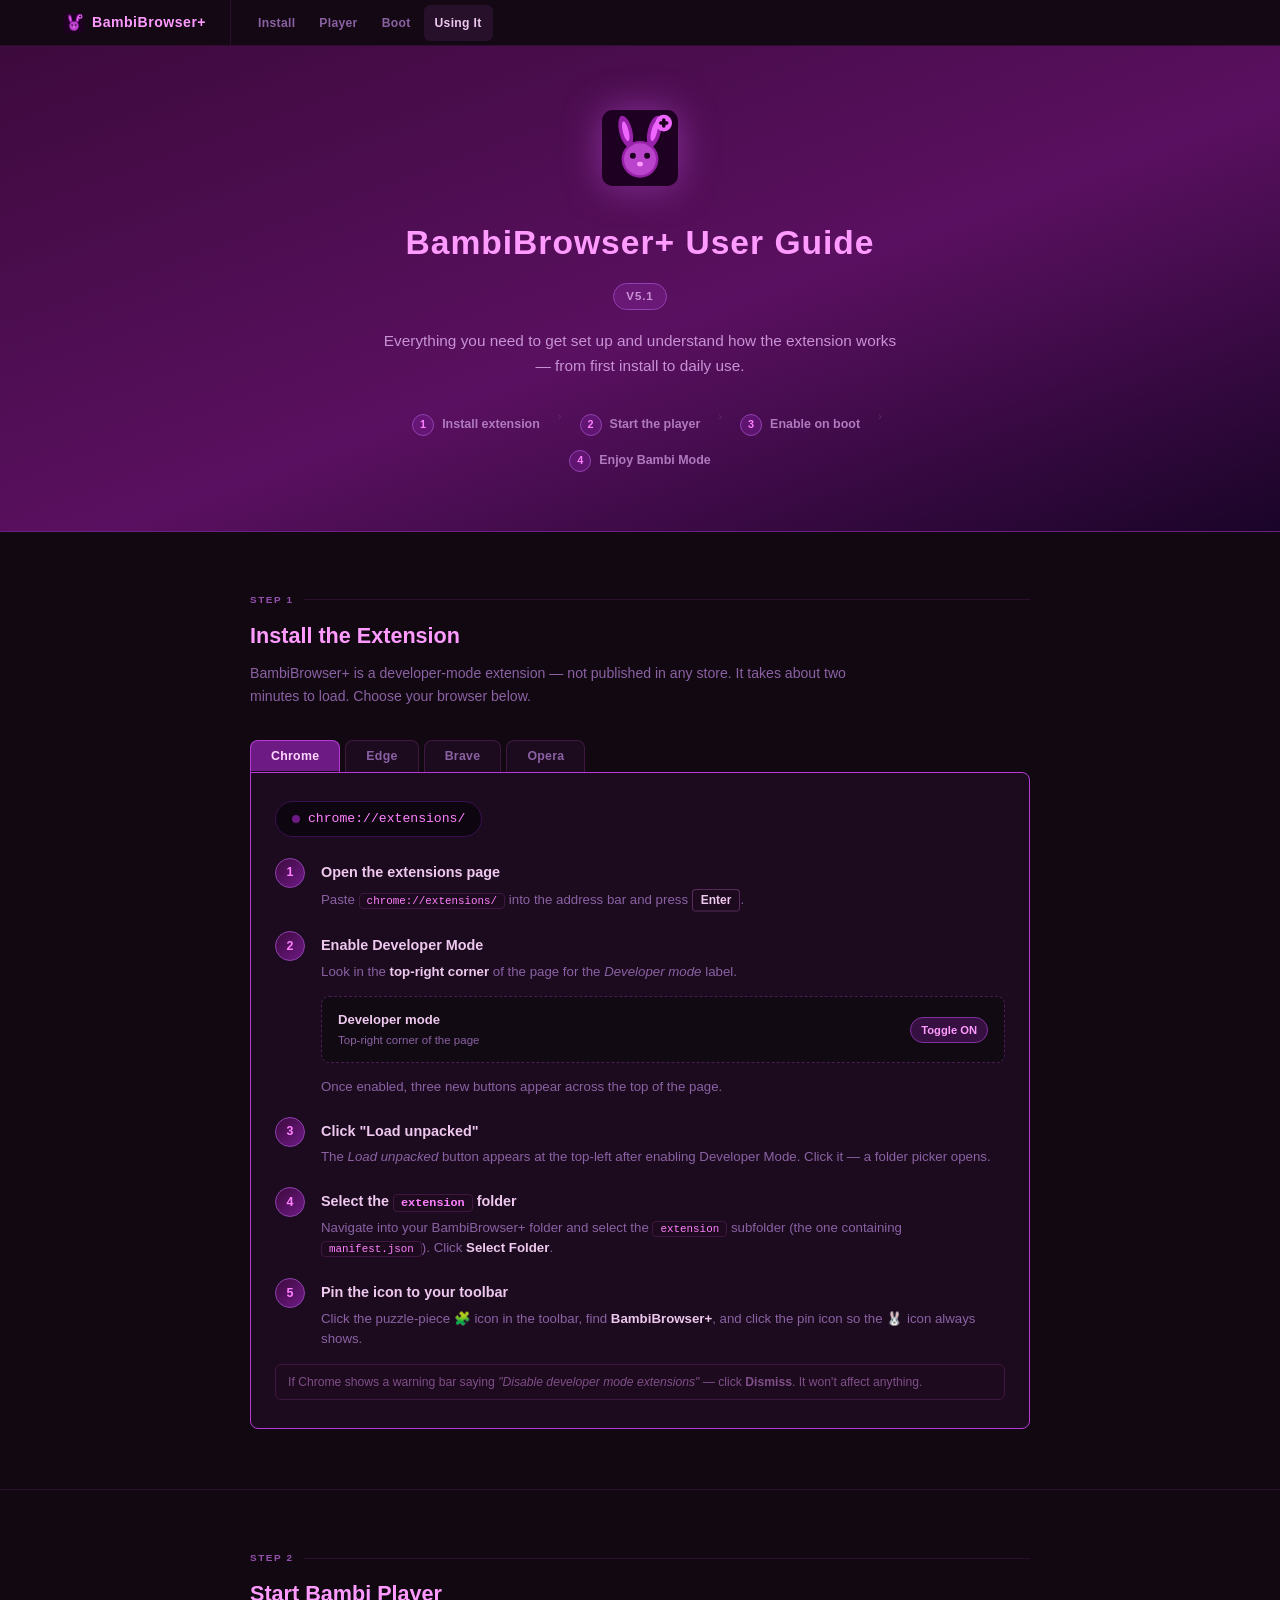
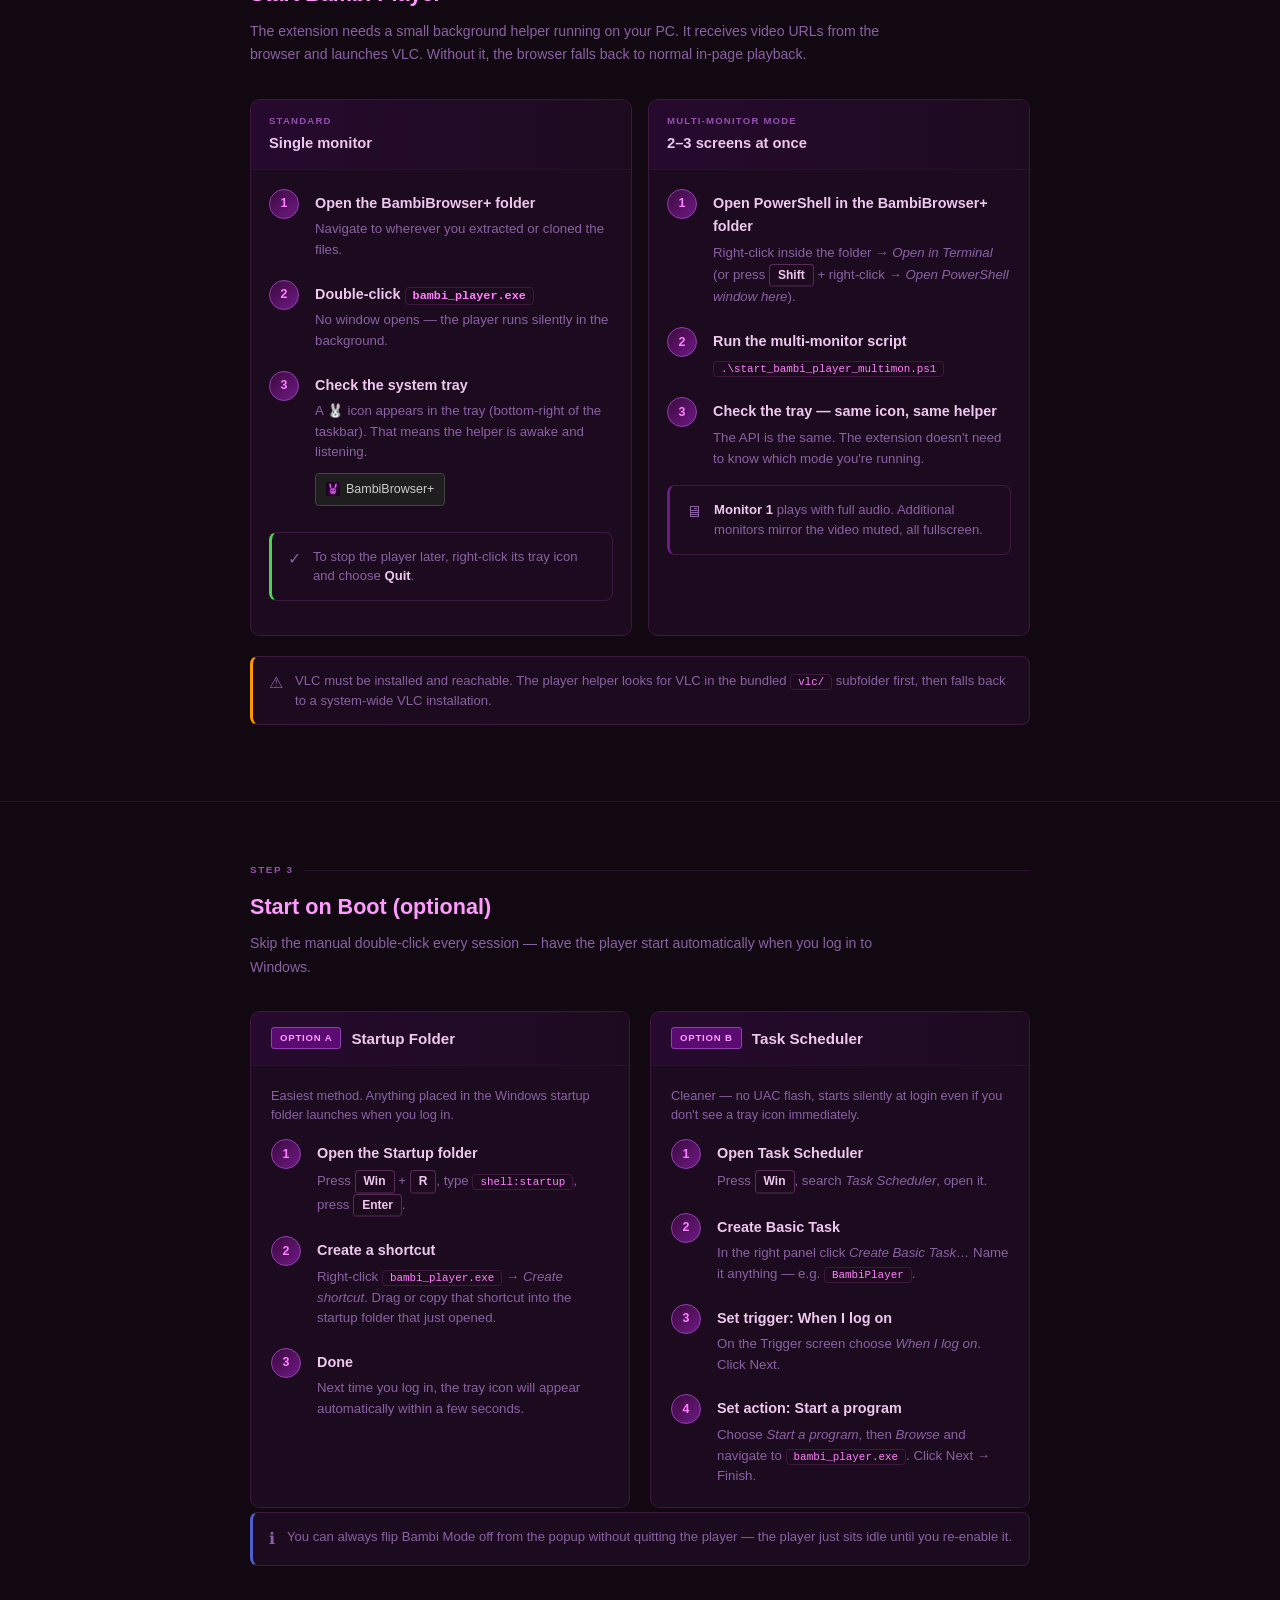
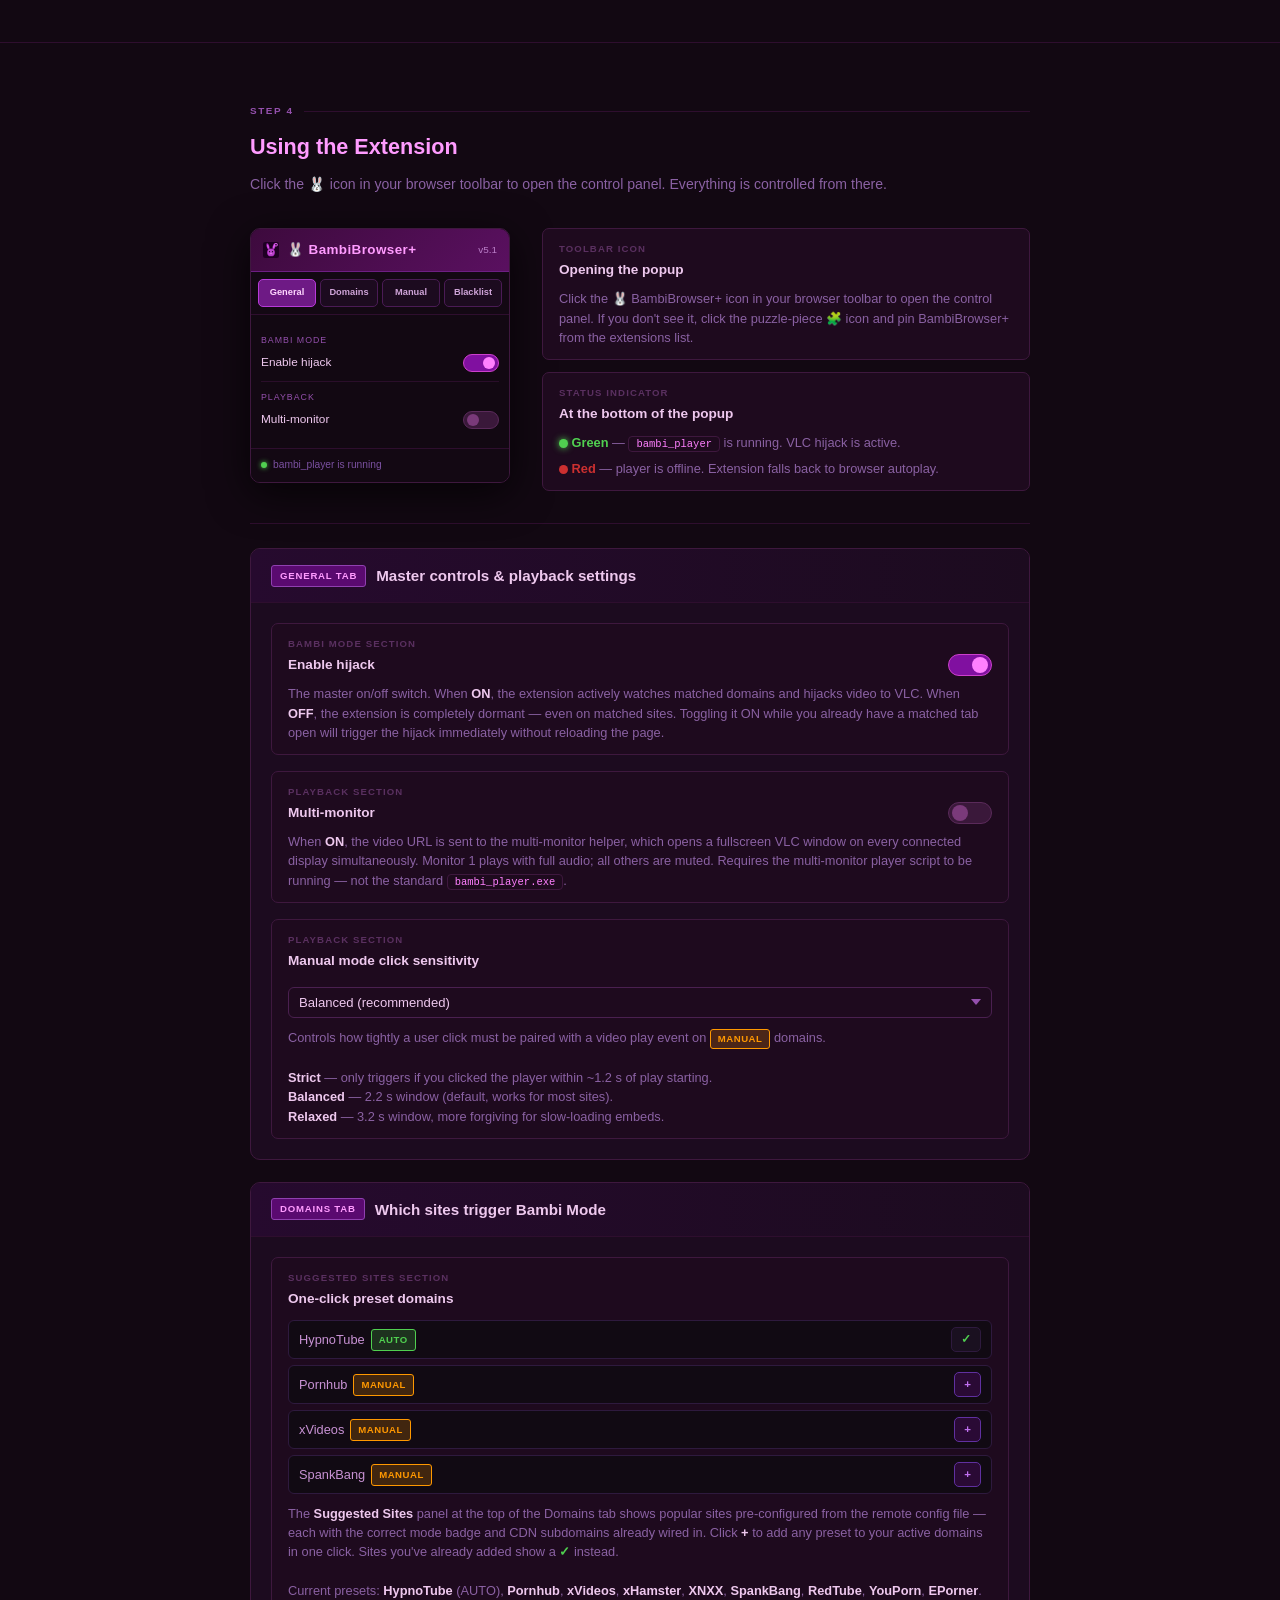
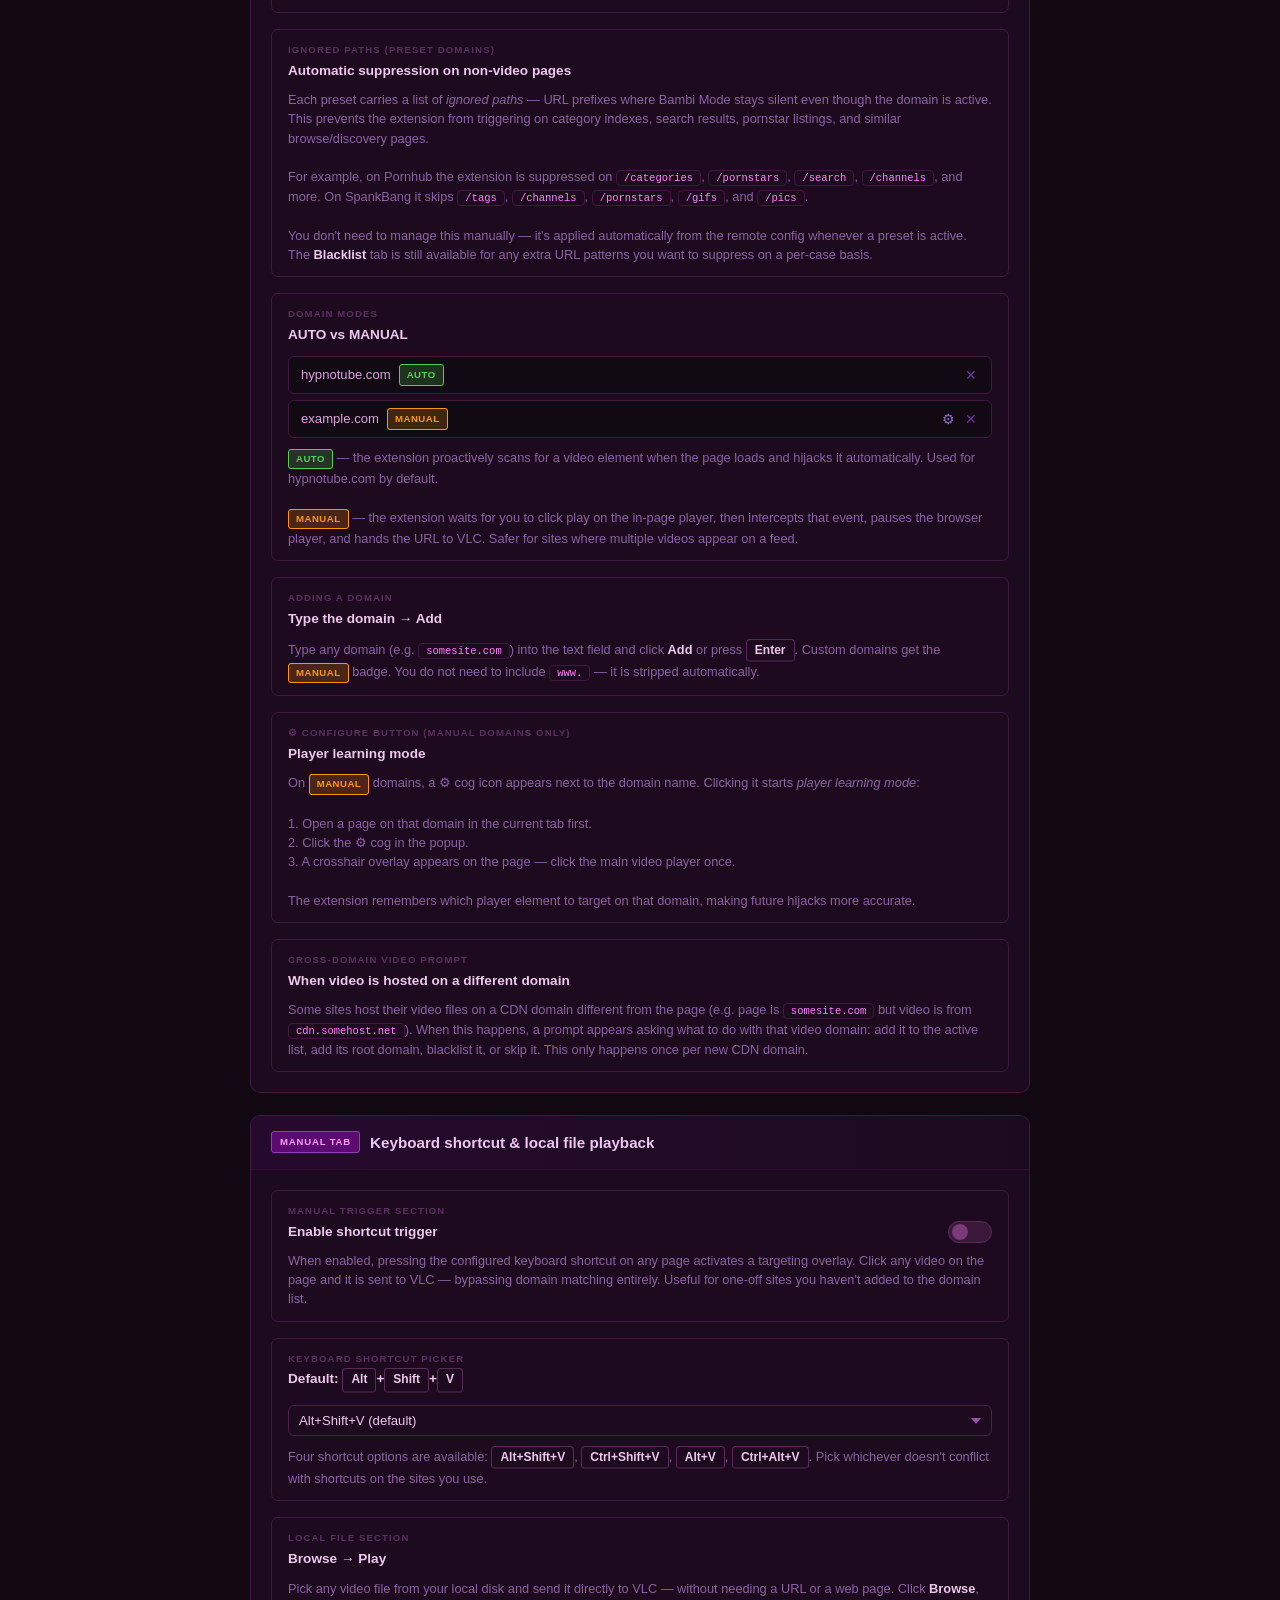
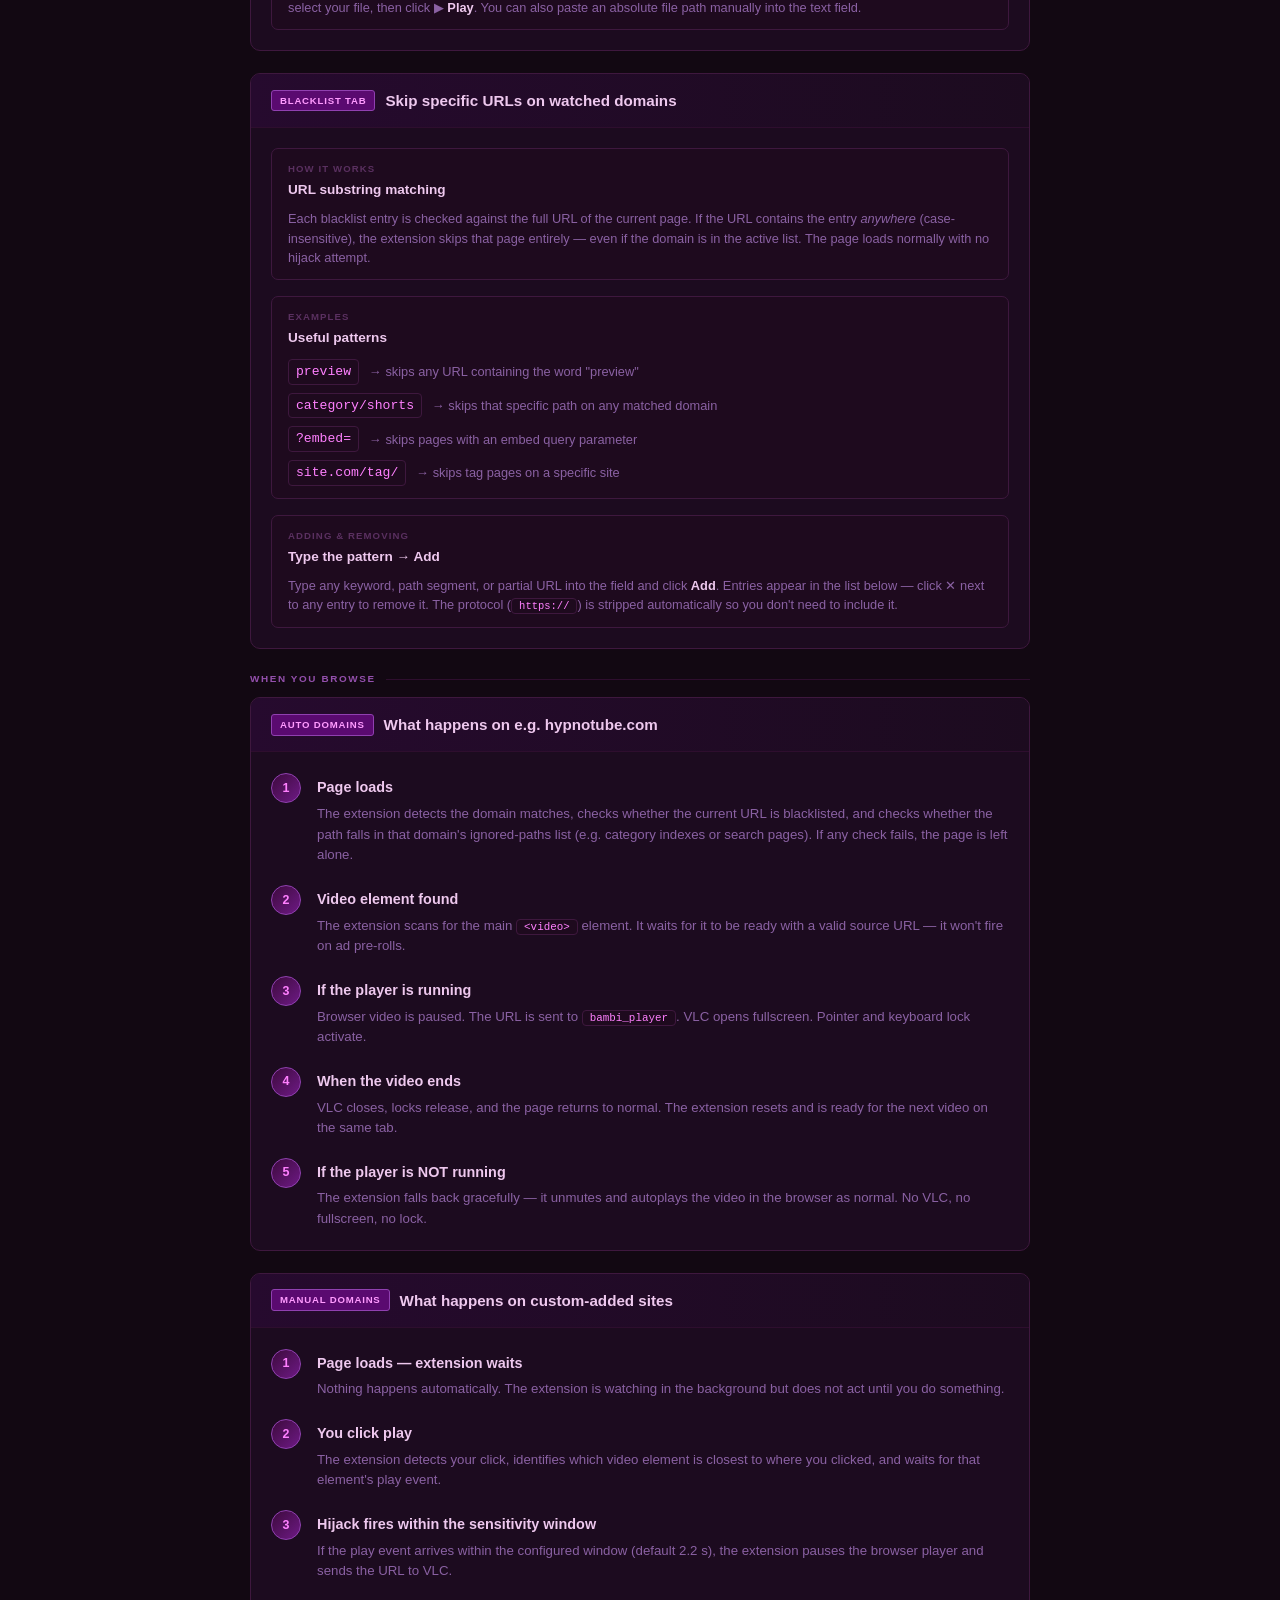
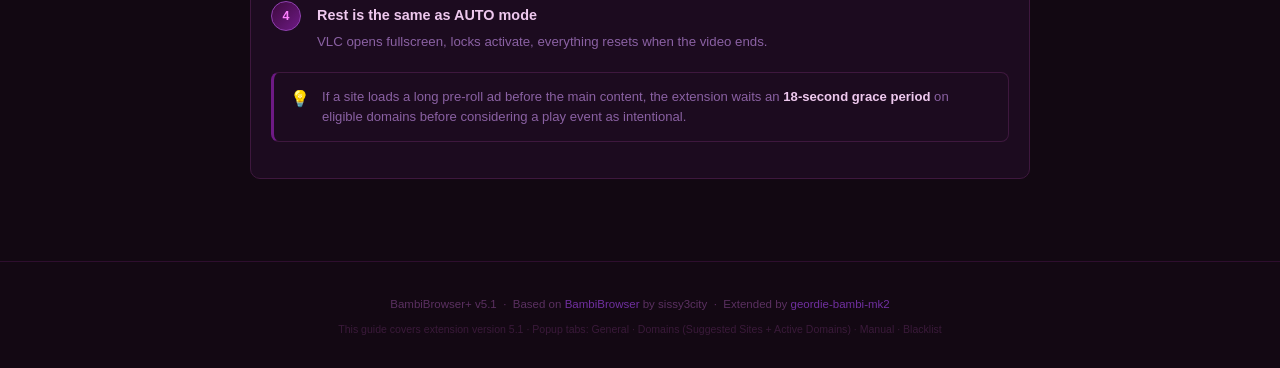
==== commit 5424cf20: "Update index.html" ====
--- a/index.html
+++ b/index.html
@@ -589,6 +589,47 @@
       padding: 0 2px;
     }
     .mock-icon-btn.remove { color: #7030a0; }
+
+    /* fake preset items (mirrors Suggested Sites UI) */
+    .mock-preset-item {
+      display: flex;
+      align-items: center;
+      justify-content: space-between;
+      background: #110a13;
+      border: 1px solid #2e1a3e;
+      border-radius: 6px;
+      padding: 6px 10px;
+      gap: 8px;
+    }
+    .mock-preset-name {
+      font-size: 0.8rem;
+      color: #c892d4;
+      flex: 1;
+      display: flex;
+      align-items: center;
+      gap: 6px;
+    }
+    .mock-preset-add {
+      background: #2a0a35;
+      border: 1px solid #6030a0;
+      color: #c070f0;
+      border-radius: 5px;
+      padding: 2px 9px;
+      font-size: 0.72rem;
+      font-weight: 700;
+      cursor: default;
+      flex-shrink: 0;
+    }
+    .mock-preset-added {
+      background: #1a1020;
+      border: 1px solid #2e1a3e;
+      color: #50d050;
+      border-radius: 5px;
+      padding: 2px 9px;
+      font-size: 0.72rem;
+      font-weight: 700;
+      flex-shrink: 0;
+    }
 
     /* fake select */
     .mock-select {
@@ -1372,6 +1413,60 @@
       <div class="feature-body">
 
         <div class="ui-item">
+          <div class="ui-item-label">Suggested Sites section</div>
+          <div class="ui-item-name" style="margin-bottom:10px">One-click preset domains</div>
+          <div class="mock-domain-list">
+            <div class="mock-preset-item">
+              <span class="mock-preset-name">HypnoTube <span class="badge-auto">AUTO</span></span>
+              <span class="mock-preset-added">&#10003;</span>
+            </div>
+            <div class="mock-preset-item">
+              <span class="mock-preset-name">Pornhub <span class="badge-manual">MANUAL</span></span>
+              <span class="mock-preset-add">+</span>
+            </div>
+            <div class="mock-preset-item">
+              <span class="mock-preset-name">xVideos <span class="badge-manual">MANUAL</span></span>
+              <span class="mock-preset-add">+</span>
+            </div>
+            <div class="mock-preset-item">
+              <span class="mock-preset-name">SpankBang <span class="badge-manual">MANUAL</span></span>
+              <span class="mock-preset-add">+</span>
+            </div>
+          </div>
+          <div class="ui-item-desc">
+            The <strong style="color:var(--text)">Suggested Sites</strong> panel at the top of the Domains tab shows
+            popular sites pre-configured from the remote config file — each with the correct mode badge and CDN
+            subdomains already wired in. Click <strong style="color:var(--text)">+</strong> to add any preset to your
+            active domains in one click. Sites you've already added show a <strong style="color:var(--green)">&#10003;</strong> instead.<br><br>
+            Current presets: <strong style="color:var(--text)">HypnoTube</strong> (AUTO),
+            <strong style="color:var(--text)">Pornhub</strong>,
+            <strong style="color:var(--text)">xVideos</strong>,
+            <strong style="color:var(--text)">xHamster</strong>,
+            <strong style="color:var(--text)">XNXX</strong>,
+            <strong style="color:var(--text)">SpankBang</strong>,
+            <strong style="color:var(--text)">RedTube</strong>,
+            <strong style="color:var(--text)">YouPorn</strong>,
+            <strong style="color:var(--text)">EPorner</strong>.
+          </div>
+        </div>
+
+        <div class="ui-item">
+          <div class="ui-item-label">Ignored paths (preset domains)</div>
+          <div class="ui-item-name" style="margin-bottom:8px">Automatic suppression on non-video pages</div>
+          <div class="ui-item-desc">
+            Each preset carries a list of <em>ignored paths</em> — URL prefixes where Bambi Mode stays silent even
+            though the domain is active. This prevents the extension from triggering on category indexes, search
+            results, pornstar listings, and similar browse/discovery pages.<br><br>
+            For example, on Pornhub the extension is suppressed on <code>/categories</code>, <code>/pornstars</code>,
+            <code>/search</code>, <code>/channels</code>, and more. On SpankBang it skips <code>/tags</code>,
+            <code>/channels</code>, <code>/pornstars</code>, <code>/gifs</code>, and <code>/pics</code>.<br><br>
+            You don't need to manage this manually — it's applied automatically from the remote config whenever a
+            preset is active. The <strong style="color:var(--text)">Blacklist</strong> tab is still available for
+            any extra URL patterns you want to suppress on a per-case basis.
+          </div>
+        </div>
+
+        <div class="ui-item">
           <div class="ui-item-label">Domain modes</div>
           <div class="ui-item-name" style="margin-bottom:10px">AUTO vs MANUAL</div>
           <div class="mock-domain-list">
@@ -1540,7 +1635,7 @@
             <div class="step-num">1</div>
             <div class="step-body">
               <div class="step-title">Page loads</div>
-              <div class="step-desc">The extension detects the domain matches and checks whether the current URL is blacklisted.</div>
+              <div class="step-desc">The extension detects the domain matches, checks whether the current URL is blacklisted, and checks whether the path falls in that domain's ignored-paths list (e.g. category indexes or search pages). If any check fails, the page is left alone.</div>
             </div>
           </div>
           <div class="step">
@@ -1629,7 +1724,7 @@
     Extended by <a href="https://github.com/geordie-bambi-mk2" target="_blank">geordie-bambi-mk2</a>
   </div>
   <div style="margin-top:4px;font-size:0.66rem;color:#3a1a3a">
-    This guide covers extension version 5.1 · Popup tabs: General · Domains · Manual · Blacklist
+    This guide covers extension version 5.1 · Popup tabs: General · Domains (Suggested Sites + Active Domains) · Manual · Blacklist
   </div>
 </footer>
 
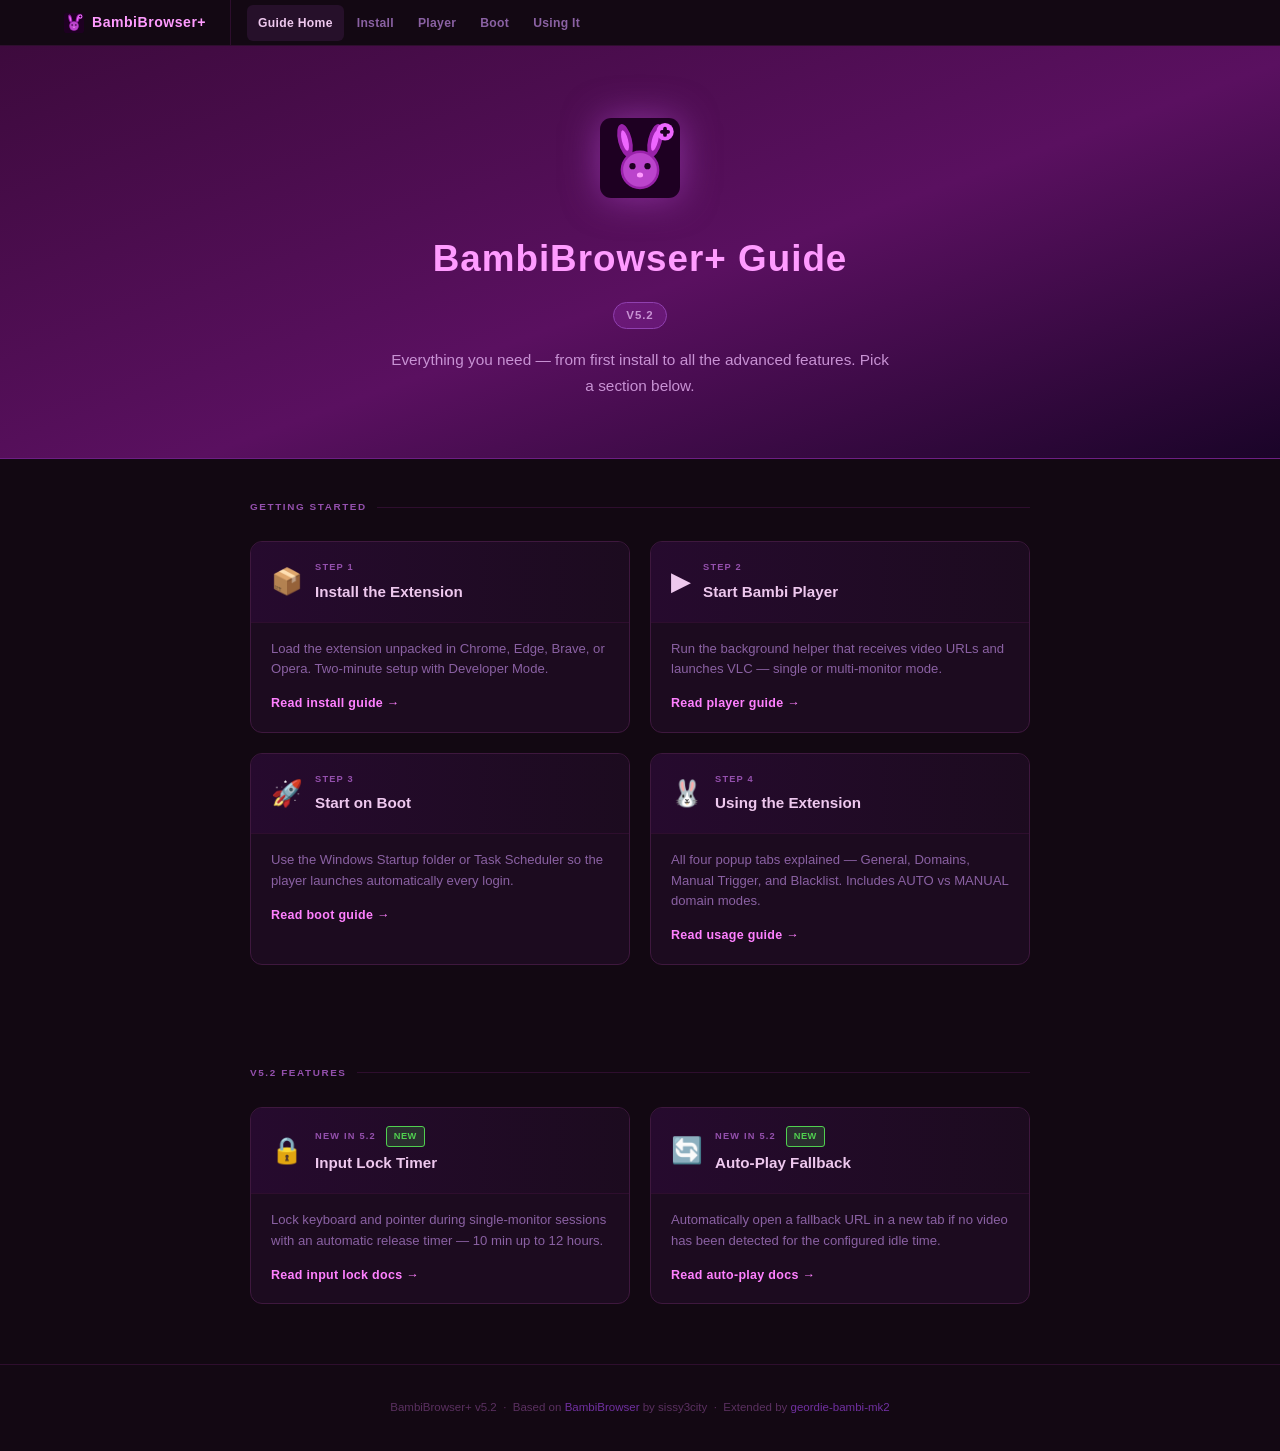
==== commit 8fe434f9: "website update" ====
--- a/index.html
+++ b/index.html
@@ -3,16 +3,13 @@
 <head>
   <meta charset="UTF-8">
   <meta name="viewport" content="width=device-width, initial-scale=1">
-  <title>BambiBrowser+ — User Guide</title>
+  <title>BambiBrowser+ — Guide Hub</title>
   <style>
-    /* ── RESET ──────────────────────────────────────────── */
     *, *::before, *::after { box-sizing: border-box; margin: 0; padding: 0; }
-
     :root {
       --bg:           #120812;
       --bg-card:      #1c0b1f;
       --bg-card-dark: #130813;
-      --bg-inset:     #1e0a1e;
       --border:       #2e0e2e;
       --border-md:    #3e183e;
       --text:         #eec8ee;
@@ -25,743 +22,130 @@
       --purple-deep:  #5a0a70;
       --h-from:       #3d0a3d;
       --h-to:         #5a1060;
-      --green:        #50d050;
-      --orange:       #ff9800;
-      --red:          #cc3030;
-    }
-
+    }
     html { scroll-behavior: smooth; }
-
     body {
       background: var(--bg);
       color: var(--text);
       font-family: 'Segoe UI', Tahoma, sans-serif;
       line-height: 1.65;
-    }
-
-    /* ── NAV ─────────────────────────────────────────────── */
+      min-height: 100vh;
+    }
     .site-nav {
-      position: sticky;
-      top: 0;
-      z-index: 999;
+      position: sticky; top: 0; z-index: 999;
       background: var(--bg-card-dark);
       border-bottom: 1px solid var(--border);
-      display: flex;
-      align-items: center;
-      padding: 0 clamp(12px, 5vw, calc(50% - 430px));
-      gap: 0;
+      display: flex; align-items: center;
+      padding: 0 clamp(12px, 5vw, calc(50% - 430px)); gap: 0;
     }
     .nav-brand {
-      display: flex;
-      align-items: center;
-      gap: 8px;
-      padding: 11px 24px 11px 0;
-      text-decoration: none;
-      color: var(--accent);
-      font-size: 0.88rem;
-      font-weight: 700;
-      letter-spacing: 0.5px;
-      white-space: nowrap;
-      border-right: 1px solid var(--border);
-      margin-right: 16px;
+      display: flex; align-items: center; gap: 8px;
+      padding: 11px 24px 11px 0; text-decoration: none;
+      color: var(--accent); font-size: 0.88rem; font-weight: 700;
+      letter-spacing: 0.5px; white-space: nowrap;
+      border-right: 1px solid var(--border); margin-right: 16px;
     }
     .nav-brand svg { width: 20px; height: 20px; flex-shrink: 0; }
     .nav-links { display: flex; gap: 2px; flex-wrap: wrap; }
     .nav-links a {
-      color: var(--text-muted);
-      text-decoration: none;
-      font-size: 0.76rem;
-      font-weight: 600;
-      letter-spacing: 0.3px;
-      padding: 8px 11px;
-      border-radius: 6px;
+      color: var(--text-muted); text-decoration: none;
+      font-size: 0.76rem; font-weight: 600; letter-spacing: 0.3px;
+      padding: 8px 11px; border-radius: 6px;
       transition: background 0.18s, color 0.18s;
     }
     .nav-links a:hover { background: #26102a; color: var(--text); }
-
-    /* ── HERO ─────────────────────────────────────────────── */
+    .nav-links a.active { background: #26102a; color: var(--text); }
+
     .hero {
-      padding: 64px clamp(16px, 5vw, 80px) 52px;
+      padding: 72px clamp(16px, 5vw, 80px) 60px;
       text-align: center;
       background: linear-gradient(160deg, var(--h-from) 0%, var(--h-to) 55%, #1a0428 100%);
       border-bottom: 1px solid #6d1f83;
     }
-    .hero-svg { width: 76px; height: 76px; margin-bottom: 20px; filter: drop-shadow(0 0 18px #c050e080); }
+    .hero-svg { width: 80px; height: 80px; margin-bottom: 22px; filter: drop-shadow(0 0 18px #c050e080); }
     .hero h1 {
-      font-size: clamp(1.5rem, 4vw, 2.1rem);
-      font-weight: 700;
-      color: var(--accent);
-      letter-spacing: 1px;
-      margin-bottom: 12px;
+      font-size: clamp(1.6rem, 4vw, 2.3rem); font-weight: 700;
+      color: var(--accent); letter-spacing: 1px; margin-bottom: 12px;
     }
     .hero-ver {
       display: inline-block;
-      background: rgba(180, 60, 220, 0.2);
-      border: 1px solid #9040b0;
-      color: #c892d4;
-      font-size: 0.72rem;
-      font-weight: 700;
-      letter-spacing: 0.9px;
-      padding: 3px 12px;
-      border-radius: 20px;
-      margin-bottom: 18px;
-      text-transform: uppercase;
-    }
-    .hero p {
-      color: #c892d4;
-      font-size: 0.96rem;
-      max-width: 520px;
-      margin: 0 auto 28px;
-    }
-    .hero-steps {
-      display: flex;
-      justify-content: center;
-      gap: 0;
-      flex-wrap: wrap;
-      max-width: 600px;
-      margin: 0 auto;
-    }
-    .hero-step {
-      display: flex;
-      align-items: center;
-      gap: 8px;
-      padding: 7px 16px;
-      color: #b07abf;
-      font-size: 0.78rem;
-      font-weight: 600;
-    }
-    .hero-step-num {
-      width: 22px; height: 22px;
-      border-radius: 50%;
-      background: rgba(110, 26, 133, 0.6);
-      border: 1px solid #9040b0;
-      color: var(--accent-2);
-      font-size: 0.68rem;
-      font-weight: 700;
-      display: flex;
-      align-items: center;
-      justify-content: center;
-      flex-shrink: 0;
-    }
-    .hero-step-arrow {
-      color: var(--text-dim);
-      font-size: 0.7rem;
-      padding: 0 2px;
-    }
-
-    /* ── LAYOUT ──────────────────────────────────────────── */
+      background: rgba(180, 60, 220, 0.2); border: 1px solid #9040b0;
+      color: #c892d4; font-size: 0.72rem; font-weight: 700;
+      letter-spacing: 0.9px; padding: 3px 12px; border-radius: 20px;
+      margin-bottom: 18px; text-transform: uppercase;
+    }
+    .hero p { color: #c892d4; font-size: 0.96rem; max-width: 500px; margin: 0 auto; }
+
     .container { max-width: 860px; margin: 0 auto; padding: 0 clamp(16px, 4vw, 40px); }
 
-    .page-section { padding: 60px 0; border-bottom: 1px solid var(--border); }
-    .page-section:last-of-type { border-bottom: none; }
-
-    .section-eyebrow {
-      display: flex;
-      align-items: center;
-      gap: 10px;
-      font-size: 0.62rem;
-      text-transform: uppercase;
-      letter-spacing: 1.6px;
-      color: var(--section-ttl);
-      font-weight: 700;
-      margin-bottom: 10px;
-    }
-    .section-eyebrow::after {
-      content: '';
-      flex: 1;
-      height: 1px;
-      background: var(--border);
-    }
-    .section-h2 {
-      font-size: 1.35rem;
-      font-weight: 700;
-      color: var(--accent);
-      margin-bottom: 8px;
-    }
-    .section-lead {
-      font-size: 0.88rem;
-      color: var(--text-muted);
-      max-width: 640px;
-      margin-bottom: 32px;
-    }
-
-    /* ── STEP LIST ────────────────────────────────────────── */
-    .steps { display: flex; flex-direction: column; gap: 18px; }
-    .step { display: flex; gap: 16px; align-items: flex-start; }
-    .step-num {
-      width: 30px; height: 30px;
-      flex-shrink: 0;
-      border-radius: 50%;
-      background: linear-gradient(135deg, var(--h-from), var(--purple-mid));
-      border: 1px solid #9040b0;
-      color: var(--accent-2);
-      font-size: 0.78rem;
-      font-weight: 700;
-      display: flex;
-      align-items: center;
-      justify-content: center;
-      margin-top: 1px;
-    }
-    .step-body { flex: 1; padding-top: 4px; }
-    .step-title { font-size: 0.9rem; font-weight: 700; color: var(--text); margin-bottom: 4px; }
-    .step-desc { font-size: 0.83rem; color: var(--text-muted); line-height: 1.55; }
-
-    /* ── INLINE CODE / PATH ───────────────────────────────── */
-    code {
-      background: var(--bg-inset);
-      border: 1px solid var(--border-md);
-      color: var(--accent-2);
-      font-family: 'Cascadia Code', 'Consolas', monospace;
-      font-size: 0.82em;
-      padding: 1px 7px;
-      border-radius: 4px;
-    }
-    kbd {
-      display: inline-block;
-      background: var(--bg-inset);
-      border: 1px solid #5a2a5a;
-      border-bottom: 2px solid #3a1a3a;
-      color: var(--text);
-      font-family: 'Segoe UI', Tahoma, sans-serif;
-      font-size: 0.75rem;
-      font-weight: 700;
-      padding: 1px 8px;
-      border-radius: 4px;
-    }
-
-    /* ── CALLOUTS ─────────────────────────────────────────── */
-    .callout {
-      display: flex;
-      gap: 12px;
+    .hub-grid {
+      display: grid;
+      grid-template-columns: repeat(auto-fill, minmax(260px, 1fr));
+      gap: 20px;
+      padding: 60px 0;
+    }
+    .hub-card {
       background: var(--bg-card);
       border: 1px solid var(--border-md);
-      border-left: 3px solid var(--purple-mid);
-      border-radius: 8px;
-      padding: 14px 16px;
-      margin: 16px 0;
-      font-size: 0.82rem;
-      color: var(--text-muted);
-      line-height: 1.5;
-    }
-    .callout-icon { font-size: 1rem; flex-shrink: 0; line-height: 1.5; }
-    .callout.good { border-left-color: var(--green); }
-    .callout.warn { border-left-color: var(--orange); }
-    .callout.info { border-left-color: #5060cc; }
-    .callout strong { color: var(--text); }
-
-    /* ── BROWSER INSTALLER TABS ───────────────────────────── */
-    .browser-tabs {
-      display: flex;
-      gap: 5px;
-      flex-wrap: wrap;
-      margin-bottom: -1px;
-    }
-    .btab-btn {
-      background: var(--bg-card);
-      border: 1px solid var(--border-md);
-      border-bottom: 2px solid transparent;
-      border-radius: 8px 8px 0 0;
-      color: var(--text-muted);
-      font-size: 0.77rem;
-      font-weight: 700;
-      letter-spacing: 0.3px;
-      padding: 8px 20px;
-      cursor: pointer;
-      transition: background 0.18s, color 0.18s;
-    }
-    .btab-btn:hover { background: #26102a; color: var(--text); }
-    .btab-btn.active {
-      background: var(--purple-mid);
-      color: #ffd8ff;
-      border-color: #b73ad8;
-      border-bottom-color: var(--bg-card);
-    }
-    .btab-panels {
-      background: var(--bg-card);
-      border: 1px solid #b73ad8;
-      border-radius: 0 8px 8px 8px;
-      padding: 28px 24px;
-      position: relative;
-      z-index: 1;
-    }
-    .btab-pane { display: none; }
-    .btab-pane.active { display: block; }
-
-    .browser-url {
-      display: inline-flex;
-      align-items: center;
-      gap: 8px;
-      background: #0d0510;
-      border: 1px solid #3a1050;
-      border-radius: 20px;
-      padding: 6px 16px;
-      font-size: 0.82rem;
-      color: var(--accent-2);
-      font-family: 'Cascadia Code', 'Consolas', monospace;
-      margin-bottom: 20px;
-    }
-    .browser-url-dot {
-      width: 8px; height: 8px;
-      border-radius: 50%;
-      background: var(--purple-mid);
-    }
-
-    .browser-note {
-      background: var(--bg-inset);
-      border: 1px solid var(--border-md);
-      border-radius: 6px;
-      padding: 8px 12px;
-      font-size: 0.76rem;
-      color: #7e4f88;
-      margin-top: 14px;
-      line-height: 1.5;
-    }
-
-    /* developer mode highlight box */
-    .dev-mode-box {
-      display: flex;
-      align-items: center;
-      justify-content: space-between;
-      gap: 12px;
-      background: #110a13;
-      border: 1px dashed #4a1b55;
-      border-radius: 8px;
-      padding: 12px 16px;
-      margin: 14px 0;
-    }
-    .dev-mode-label { font-size: 0.82rem; color: var(--text); font-weight: 600; }
-    .dev-mode-where { font-size: 0.72rem; color: var(--text-muted); }
-    .mini-pill {
-      background: rgba(110, 26, 133, 0.4);
-      border: 1px solid #8030a0;
-      border-radius: 20px;
-      color: var(--accent);
-      font-size: 0.7rem;
-      font-weight: 700;
-      padding: 3px 10px;
-      white-space: nowrap;
-    }
-
-    /* ── PLAYER START SECTION ─────────────────────────────── */
-    .player-cards {
-      display: grid;
-      grid-template-columns: 1fr 1fr;
-      gap: 16px;
-    }
-    @media (max-width: 600px) { .player-cards { grid-template-columns: 1fr; } }
-
-    .player-card {
-      background: var(--bg-card);
-      border: 1px solid var(--border-md);
-      border-radius: 10px;
+      border-radius: 12px;
       overflow: hidden;
-    }
-    .player-card-head {
+      text-decoration: none;
+      color: inherit;
+      display: flex; flex-direction: column;
+      transition: border-color 0.2s, transform 0.15s;
+    }
+    .hub-card:hover { border-color: var(--purple-mid); transform: translateY(-2px); }
+    .hub-card-head {
       background: linear-gradient(90deg, #260a2e, #1c0b1f);
       border-bottom: 1px solid var(--border);
-      padding: 13px 18px;
-    }
-    .player-card-head-label {
-      font-size: 0.6rem;
-      text-transform: uppercase;
-      letter-spacing: 1.2px;
-      color: var(--section-ttl);
-      font-weight: 700;
-      margin-bottom: 3px;
-    }
-    .player-card-head-title { font-size: 0.92rem; font-weight: 700; color: var(--text); }
-    .player-card-body { padding: 18px; }
-
-    .tray-demo {
-      display: inline-flex;
-      align-items: center;
-      gap: 6px;
-      background: #1e1e1e;
-      border: 1px solid #444;
-      border-radius: 4px;
-      padding: 5px 10px;
-      font-size: 0.78rem;
-      color: #ccc;
-      font-family: 'Segoe UI', Tahoma, sans-serif;
-      margin: 10px 0;
-    }
-    .tray-demo svg { width: 14px; height: 14px; }
-
-    /* ── BOOT SECTION ─────────────────────────────────────── */
-    .boot-grid {
-      display: grid;
-      grid-template-columns: 1fr 1fr;
-      gap: 20px;
-    }
-    @media (max-width: 600px) { .boot-grid { grid-template-columns: 1fr; } }
-
-    .boot-card {
-      background: var(--bg-card);
-      border: 1px solid var(--border-md);
-      border-radius: 10px;
-      overflow: hidden;
-    }
-    .boot-card-head {
-      background: linear-gradient(90deg, #260a2e, #1c0b1f);
-      border-bottom: 1px solid var(--border);
-      padding: 14px 20px;
-      display: flex;
-      align-items: center;
-      gap: 10px;
-    }
-    .boot-badge {
-      background: var(--purple-deep);
-      border: 1px solid #9040b0;
-      color: var(--accent);
-      font-size: 0.6rem;
-      font-weight: 700;
-      letter-spacing: 0.8px;
-      text-transform: uppercase;
-      padding: 2px 8px;
-      border-radius: 3px;
-    }
-    .boot-card-title { font-size: 0.95rem; font-weight: 700; color: var(--text); }
-    .boot-card-body { padding: 20px; }
-    .boot-card-desc {
-      font-size: 0.8rem;
-      color: var(--text-muted);
-      margin-bottom: 14px;
-      line-height: 1.5;
-    }
-
-    /* ── USAGE SECTION ────────────────────────────────────── */
-    .feature-block {
-      background: var(--bg-card);
-      border: 1px solid var(--border-md);
-      border-radius: 10px;
-      overflow: hidden;
-      margin-bottom: 22px;
-    }
-    .feature-head {
-      background: linear-gradient(90deg, #260a2e, #1c0b1f);
-      border-bottom: 1px solid var(--border);
-      padding: 14px 20px;
-      display: flex;
-      align-items: center;
-      gap: 10px;
-    }
-    .feature-badge {
-      background: var(--purple-deep);
-      border: 1px solid #9040b0;
-      color: var(--accent);
-      font-size: 0.6rem;
-      font-weight: 700;
-      letter-spacing: 0.8px;
-      text-transform: uppercase;
-      padding: 2px 8px;
-      border-radius: 3px;
-      flex-shrink: 0;
-    }
-    .feature-title { font-size: 0.95rem; font-weight: 700; color: var(--text); }
-    .feature-body { padding: 20px; display: flex; flex-direction: column; gap: 16px; }
-
-    .ui-item {
-      background: var(--bg-inset);
-      border: 1px solid var(--border-md);
-      border-radius: 7px;
-      padding: 12px 16px;
-    }
-    .ui-item-top {
-      display: flex;
-      align-items: center;
-      justify-content: space-between;
-      gap: 12px;
-      flex-wrap: wrap;
-      margin-bottom: 8px;
-    }
-    .ui-item-label {
-      font-size: 0.6rem;
-      text-transform: uppercase;
-      letter-spacing: 1.1px;
-      color: var(--text-dim);
-      font-weight: 700;
-      margin-bottom: 2px;
-    }
-    .ui-item-name { font-size: 0.85rem; font-weight: 700; color: var(--text); }
-    .ui-item-desc { font-size: 0.8rem; color: var(--text-muted); line-height: 1.5; }
-
-    .mini-toggle {
-      width: 44px; height: 22px;
-      border-radius: 22px;
-      position: relative;
-      flex-shrink: 0;
-    }
-    .mini-toggle.on {
-      background: #8010a0;
-      border: 1px solid #cc40cc;
-    }
-    .mini-toggle.on::after {
-      content: '';
-      position: absolute;
-      width: 16px; height: 16px;
-      border-radius: 50%;
-      background: #ff80ff;
-      top: 2px; right: 3px;
-    }
-    .mini-toggle.off {
-      background: #3a183a;
-      border: 1px solid #5a2a5a;
-    }
-    .mini-toggle.off::after {
-      content: '';
-      position: absolute;
-      width: 16px; height: 16px;
-      border-radius: 50%;
-      background: #7a3a7a;
-      top: 2px; left: 3px;
-    }
-
-    .badge-auto {
+      padding: 18px 20px;
+      display: flex; align-items: center; gap: 12px;
+    }
+    .hub-card-icon { font-size: 1.6rem; line-height: 1; }
+    .hub-card-step {
+      font-size: 0.58rem; text-transform: uppercase;
+      letter-spacing: 1.2px; color: var(--section-ttl);
+      font-weight: 700; margin-bottom: 3px;
+    }
+    .hub-card-title { font-size: 0.95rem; font-weight: 700; color: var(--text); }
+    .hub-card-body { padding: 16px 20px; flex: 1; }
+    .hub-card-desc { font-size: 0.82rem; color: var(--text-muted); line-height: 1.55; }
+    .hub-card-cta {
+      display: inline-block; margin-top: 14px;
+      color: var(--accent-2); font-size: 0.78rem;
+      font-weight: 700; letter-spacing: 0.3px;
+    }
+
+    .new-badge {
       display: inline-block;
-      background: rgba(80, 208, 80, 0.2);
-      color: var(--green);
-      border: 1px solid var(--green);
-      font-size: 0.6rem;
-      font-weight: 700;
-      letter-spacing: 0.5px;
-      padding: 2px 7px;
-      border-radius: 3px;
-    }
-    .badge-manual {
-      display: inline-block;
-      background: rgba(255, 152, 0, 0.2);
-      color: var(--orange);
-      border: 1px solid var(--orange);
-      font-size: 0.6rem;
-      font-weight: 700;
-      letter-spacing: 0.5px;
-      padding: 2px 7px;
-      border-radius: 3px;
-    }
-    .badge-bl {
-      display: inline-block;
-      background: rgba(204, 48, 48, 0.2);
-      color: #f07070;
-      border: 1px solid #cc3030;
-      font-size: 0.6rem;
-      font-weight: 700;
-      letter-spacing: 0.5px;
-      padding: 2px 7px;
-      border-radius: 3px;
-    }
-
-    .dot-online {
-      display: inline-block;
-      width: 9px; height: 9px;
-      border-radius: 50%;
-      background: var(--green);
-      box-shadow: 0 0 7px var(--green);
-      vertical-align: middle;
-    }
-    .dot-offline {
-      display: inline-block;
-      width: 9px; height: 9px;
-      border-radius: 50%;
-      background: var(--red);
-      vertical-align: middle;
-    }
-
-    /* fake domain item (mirrors extension UI) */
-    .mock-domain-list { display: flex; flex-direction: column; gap: 6px; margin: 10px 0; }
-    .mock-domain-item {
-      display: flex;
-      align-items: center;
-      justify-content: space-between;
-      background: #110a13;
-      border: 1px solid #3e183e;
-      border-radius: 6px;
-      padding: 7px 12px;
-      gap: 8px;
-    }
-    .mock-domain-name { font-size: 0.82rem; color: #dda0dd; flex: 1; display: flex; align-items: center; gap: 8px; }
-    .mock-domain-actions { display: flex; align-items: center; gap: 6px; }
-    .mock-icon-btn {
-      background: none;
-      border: none;
-      cursor: default;
-      font-size: 0.9rem;
-      color: #8f72d0;
-      padding: 0 2px;
-    }
-    .mock-icon-btn.remove { color: #7030a0; }
-
-    /* fake preset items (mirrors Suggested Sites UI) */
-    .mock-preset-item {
-      display: flex;
-      align-items: center;
-      justify-content: space-between;
-      background: #110a13;
-      border: 1px solid #2e1a3e;
-      border-radius: 6px;
-      padding: 6px 10px;
-      gap: 8px;
-    }
-    .mock-preset-name {
-      font-size: 0.8rem;
-      color: #c892d4;
-      flex: 1;
-      display: flex;
-      align-items: center;
-      gap: 6px;
-    }
-    .mock-preset-add {
-      background: #2a0a35;
-      border: 1px solid #6030a0;
-      color: #c070f0;
-      border-radius: 5px;
-      padding: 2px 9px;
-      font-size: 0.72rem;
-      font-weight: 700;
-      cursor: default;
-      flex-shrink: 0;
-    }
-    .mock-preset-added {
-      background: #1a1020;
-      border: 1px solid #2e1a3e;
-      color: #50d050;
-      border-radius: 5px;
-      padding: 2px 9px;
-      font-size: 0.72rem;
-      font-weight: 700;
-      flex-shrink: 0;
-    }
-
-    /* fake select */
-    .mock-select {
-      width: 100%;
-      background: var(--bg-inset);
-      border: 1px solid #4a2050;
-      border-radius: 6px;
-      padding: 7px 10px;
-      color: var(--text);
-      font-size: 0.82rem;
-      font-family: 'Segoe UI', Tahoma, sans-serif;
-      outline: none;
-      margin-top: 6px;
-      appearance: none;
-      background-image: url("data:image/svg+xml,%3Csvg xmlns='http://www.w3.org/2000/svg' width='10' height='6'%3E%3Cpath d='M0 0l5 6 5-6z' fill='%239450ad'/%3E%3C/svg%3E");
-      background-repeat: no-repeat;
-      background-position: right 10px center;
-    }
-
-    /* popup demo (sidebar visual) */
-    .popup-demo {
-      width: 260px;
-      background: var(--bg);
-      border: 1px solid var(--border-md);
-      border-radius: 10px;
-      overflow: hidden;
-      flex-shrink: 0;
-      box-shadow: 0 10px 40px rgba(0,0,0,0.7);
-      font-size: 0;
-    }
-    .popup-demo * { font-family: 'Segoe UI', Tahoma, sans-serif; }
-    .pd-header {
-      background: linear-gradient(135deg, #3d0a3d, #5a1060);
-      padding: 10px 12px;
-      display: flex;
-      align-items: center;
-      gap: 8px;
-      border-bottom: 1px solid #6d1f83;
-    }
-    .pd-icon { width: 16px; height: 16px; }
-    .pd-h-title { font-size: 0.84rem; font-weight: 700; color: #ff9bff; letter-spacing: 0.4px; }
-    .pd-h-ver { margin-left: auto; font-size: 0.62rem; color: #bb7fc9; }
-    .pd-tabs {
-      display: grid;
-      grid-template-columns: repeat(4, 1fr);
-      gap: 4px;
-      padding: 7px;
-      background: #130813;
-      border-bottom: 1px solid #2e0e2e;
-    }
-    .pd-tab {
-      border: 1px solid #4a1b55;
-      border-radius: 5px;
-      background: #1c0b1f;
-      color: #cfa4d8;
-      font-size: 0.58rem;
-      font-weight: 700;
-      padding: 5px 2px;
-      text-align: center;
-    }
-    .pd-tab.active { background: #6e1a85; color: #ffd8ff; border-color: #b73ad8; }
-    .pd-body { padding: 10px; }
-    .pd-sec { padding: 8px 0; border-bottom: 1px solid #2a0e2a; }
-    .pd-sec:last-child { border-bottom: none; }
-    .pd-stitle { font-size: 0.55rem; text-transform: uppercase; letter-spacing: 1px; color: #9450ad; margin-bottom: 6px; }
-    .pd-row { display: flex; align-items: center; justify-content: space-between; }
-    .pd-lbl { font-size: 0.74rem; color: #eec8ee; }
-    .pd-toggle {
-      width: 36px; height: 18px;
-      border-radius: 18px;
-      position: relative;
-    }
-    .pd-toggle.on { background: #8010a0; border: 1px solid #cc40cc; }
-    .pd-toggle.on::after {
-      content: ''; position: absolute;
-      width: 12px; height: 12px;
-      border-radius: 50%; background: #ff80ff;
-      top: 2px; right: 3px;
-    }
-    .pd-toggle.off { background: #3a183a; border: 1px solid #5a2a5a; }
-    .pd-toggle.off::after {
-      content: ''; position: absolute;
-      width: 12px; height: 12px;
-      border-radius: 50%; background: #7a3a7a;
-      top: 2px; left: 3px;
-    }
-    .pd-footer {
-      padding: 8px 10px;
-      background: #130813;
-      border-top: 1px solid #2e0e2e;
-      display: flex;
-      align-items: center;
-      gap: 6px;
-    }
-    .pd-dot-on { width: 6px; height: 6px; border-radius: 50%; background: #50d050; box-shadow: 0 0 5px #50d050; }
-    .pd-status-txt { font-size: 0.64rem; color: #7a50a0; }
-
-    .side-wrap {
-      display: flex;
-      gap: 32px;
-      align-items: flex-start;
-      flex-wrap: wrap;
-      margin-bottom: 32px;
-    }
-    .side-desc { flex: 1; min-width: 220px; }
-    @media (max-width: 640px) {
-      .popup-demo { width: 100%; max-width: 280px; margin: 0 auto; }
-      .side-wrap { flex-direction: column-reverse; align-items: center; }
-    }
-
-    /* ── DIVIDER ──────────────────────────────────────────── */
-    .divider { height: 1px; background: var(--border); margin: 24px 0; }
-
-    /* ── FOOTER ───────────────────────────────────────────── */
+      background: rgba(80, 208, 80, 0.18); color: #50d050;
+      border: 1px solid #50d050;
+      font-size: 0.58rem; font-weight: 700; letter-spacing: 0.5px;
+      padding: 2px 7px; border-radius: 3px;
+      vertical-align: middle; margin-left: 6px;
+    }
+
     footer {
-      background: var(--bg-card-dark);
-      border-top: 1px solid var(--border);
-      padding: 32px 20px;
-      text-align: center;
-      font-size: 0.72rem;
-      color: var(--text-dim);
-      line-height: 1.9;
+      background: var(--bg-card-dark); border-top: 1px solid var(--border);
+      padding: 32px 20px; text-align: center;
+      font-size: 0.72rem; color: var(--text-dim); line-height: 1.9;
     }
     footer a { color: #7030a0; text-decoration: none; }
     footer a:hover { color: #bb60cc; }
+
+    .section-label {
+      display: flex; align-items: center; gap: 10px;
+      font-size: 0.62rem; text-transform: uppercase;
+      letter-spacing: 1.6px; color: var(--section-ttl);
+      font-weight: 700; margin-bottom: 10px; padding-top: 40px;
+    }
+    .section-label::after { content: ''; flex: 1; height: 1px; background: var(--border); }
   </style>
 </head>
 <body>
 
-<!-- ───────────────────────────── NAV ─────────────────────────────────── -->
 <nav class="site-nav">
-  <a class="nav-brand" href="#top">
+  <a class="nav-brand" href="index.html">
     <svg viewBox="0 0 128 128" xmlns="http://www.w3.org/2000/svg">
       <rect width="128" height="128" rx="18" fill="#1e0022"/>
       <ellipse cx="40" cy="36" rx="11" ry="27" fill="#9922aa" transform="rotate(-14 40 36)"/>
@@ -780,984 +164,140 @@
     BambiBrowser+
   </a>
   <div class="nav-links">
-    <a href="#install">Install</a>
-    <a href="#player">Player</a>
-    <a href="#boot">Boot</a>
-    <a href="#usage">Using It</a>
+    <a href="index.html" class="active">Guide Home</a>
+    <a href="features.html#install">Install</a>
+    <a href="features.html#player">Player</a>
+    <a href="features.html#boot">Boot</a>
+    <a href="features.html#usage">Using It</a>
   </div>
 </nav>
 
-<!-- ───────────────────────────── HERO ─────────────────────────────────── -->
-<div id="top">
-  <div class="hero">
-    <svg class="hero-svg" viewBox="0 0 128 128" xmlns="http://www.w3.org/2000/svg">
-      <rect width="128" height="128" rx="18" fill="#1e0022"/>
-      <ellipse cx="40" cy="36" rx="11" ry="27" fill="#9922aa" transform="rotate(-14 40 36)"/>
-      <ellipse cx="40" cy="36" rx="5"  ry="17" fill="#ee66ff" transform="rotate(-14 40 36)"/>
-      <ellipse cx="88" cy="36" rx="11" ry="27" fill="#9922aa" transform="rotate(14 88 36)"/>
-      <ellipse cx="88" cy="36" rx="5"  ry="17" fill="#ee66ff" transform="rotate(14 88 36)"/>
-      <circle cx="64" cy="83" r="31" fill="#9922aa"/>
-      <circle cx="64" cy="83" r="27" fill="#bb44cc"/>
-      <circle cx="52" cy="77" r="5" fill="#1e0022"/>
-      <circle cx="76" cy="77" r="5" fill="#1e0022"/>
-      <ellipse cx="64" cy="91" rx="5" ry="4" fill="#ff99ff"/>
-      <circle cx="104" cy="22" r="14" fill="#ee66ff"/>
-      <rect   x="101" y="14" width="6" height="16" rx="3" fill="#1e0022"/>
-      <rect   x="96"  y="19" width="16" height="6" rx="3" fill="#1e0022"/>
-    </svg>
-    <h1>BambiBrowser+ User Guide</h1>
-    <div class="hero-ver">v5.1</div>
-    <p>Everything you need to get set up and understand how the extension works — from first install to daily use.</p>
-    <div class="hero-steps">
-      <div class="hero-step">
-        <div class="hero-step-num">1</div>
-        Install extension
-      </div>
-      <div class="hero-step-arrow">›</div>
-      <div class="hero-step">
-        <div class="hero-step-num">2</div>
-        Start the player
-      </div>
-      <div class="hero-step-arrow">›</div>
-      <div class="hero-step">
-        <div class="hero-step-num">3</div>
-        Enable on boot
-      </div>
-      <div class="hero-step-arrow">›</div>
-      <div class="hero-step">
-        <div class="hero-step-num">4</div>
-        Enjoy Bambi Mode
-      </div>
-    </div>
+<div class="hero">
+  <svg class="hero-svg" viewBox="0 0 128 128" xmlns="http://www.w3.org/2000/svg">
+    <rect width="128" height="128" rx="18" fill="#1e0022"/>
+    <ellipse cx="40" cy="36" rx="11" ry="27" fill="#9922aa" transform="rotate(-14 40 36)"/>
+    <ellipse cx="40" cy="36" rx="5"  ry="17" fill="#ee66ff" transform="rotate(-14 40 36)"/>
+    <ellipse cx="88" cy="36" rx="11" ry="27" fill="#9922aa" transform="rotate(14 88 36)"/>
+    <ellipse cx="88" cy="36" rx="5"  ry="17" fill="#ee66ff" transform="rotate(14 88 36)"/>
+    <circle cx="64" cy="83" r="31" fill="#9922aa"/>
+    <circle cx="64" cy="83" r="27" fill="#bb44cc"/>
+    <circle cx="52" cy="77" r="5" fill="#1e0022"/>
+    <circle cx="76" cy="77" r="5" fill="#1e0022"/>
+    <ellipse cx="64" cy="91" rx="5" ry="4" fill="#ff99ff"/>
+    <circle cx="104" cy="22" r="14" fill="#ee66ff"/>
+    <rect   x="101" y="14" width="6" height="16" rx="3" fill="#1e0022"/>
+    <rect   x="96"  y="19" width="16" height="6" rx="3" fill="#1e0022"/>
+  </svg>
+  <h1>BambiBrowser+ Guide</h1>
+  <div class="hero-ver">v5.2</div>
+  <p>Everything you need — from first install to all the advanced features. Pick a section below.</p>
+</div>
+
+<div class="container">
+
+  <div class="section-label">Getting Started</div>
+  <div class="hub-grid" style="padding-top:16px">
+
+    <a class="hub-card" href="features.html#install">
+      <div class="hub-card-head">
+        <div class="hub-card-icon">📦</div>
+        <div>
+          <div class="hub-card-step">Step 1</div>
+          <div class="hub-card-title">Install the Extension</div>
+        </div>
+      </div>
+      <div class="hub-card-body">
+        <div class="hub-card-desc">Load the extension unpacked in Chrome, Edge, Brave, or Opera. Two-minute setup with Developer Mode.</div>
+        <div class="hub-card-cta">Read install guide →</div>
+      </div>
+    </a>
+
+    <a class="hub-card" href="features.html#player">
+      <div class="hub-card-head">
+        <div class="hub-card-icon">▶</div>
+        <div>
+          <div class="hub-card-step">Step 2</div>
+          <div class="hub-card-title">Start Bambi Player</div>
+        </div>
+      </div>
+      <div class="hub-card-body">
+        <div class="hub-card-desc">Run the background helper that receives video URLs and launches VLC — single or multi-monitor mode.</div>
+        <div class="hub-card-cta">Read player guide →</div>
+      </div>
+    </a>
+
+    <a class="hub-card" href="features.html#boot">
+      <div class="hub-card-head">
+        <div class="hub-card-icon">🚀</div>
+        <div>
+          <div class="hub-card-step">Step 3</div>
+          <div class="hub-card-title">Start on Boot</div>
+        </div>
+      </div>
+      <div class="hub-card-body">
+        <div class="hub-card-desc">Use the Windows Startup folder or Task Scheduler so the player launches automatically every login.</div>
+        <div class="hub-card-cta">Read boot guide →</div>
+      </div>
+    </a>
+
+    <a class="hub-card" href="features.html#usage">
+      <div class="hub-card-head">
+        <div class="hub-card-icon">🐰</div>
+        <div>
+          <div class="hub-card-step">Step 4</div>
+          <div class="hub-card-title">Using the Extension</div>
+        </div>
+      </div>
+      <div class="hub-card-body">
+        <div class="hub-card-desc">All four popup tabs explained — General, Domains, Manual Trigger, and Blacklist. Includes AUTO vs MANUAL domain modes.</div>
+        <div class="hub-card-cta">Read usage guide →</div>
+      </div>
+    </a>
+
   </div>
+
+  <div class="section-label">v5.2 Features</div>
+  <div class="hub-grid" style="padding-top:16px; padding-bottom:60px">
+
+    <a class="hub-card" href="features.html#input-lock">
+      <div class="hub-card-head">
+        <div class="hub-card-icon">🔒</div>
+        <div>
+          <div class="hub-card-step">New in 5.2 <span class="new-badge">NEW</span></div>
+          <div class="hub-card-title">Input Lock Timer</div>
+        </div>
+      </div>
+      <div class="hub-card-body">
+        <div class="hub-card-desc">Lock keyboard and pointer during single-monitor sessions with an automatic release timer — 10 min up to 12 hours.</div>
+        <div class="hub-card-cta">Read input lock docs →</div>
+      </div>
+    </a>
+
+    <a class="hub-card" href="features.html#auto-play">
+      <div class="hub-card-head">
+        <div class="hub-card-icon">🔄</div>
+        <div>
+          <div class="hub-card-step">New in 5.2 <span class="new-badge">NEW</span></div>
+          <div class="hub-card-title">Auto-Play Fallback</div>
+        </div>
+      </div>
+      <div class="hub-card-body">
+        <div class="hub-card-desc">Automatically open a fallback URL in a new tab if no video has been detected for the configured idle time.</div>
+        <div class="hub-card-cta">Read auto-play docs →</div>
+      </div>
+    </a>
+
+  </div>
+
 </div>
 
-<!-- ─────────────────────────── SECTION 1: INSTALL ───────────────────────── -->
-<section id="install" class="page-section">
-  <div class="container">
-    <div class="section-eyebrow">Step 1</div>
-    <h2 class="section-h2">Install the Extension</h2>
-    <p class="section-lead">
-      BambiBrowser+ is a developer-mode extension — not published in any store. It takes about two minutes to load.
-      Choose your browser below.
-    </p>
-
-    <div class="browser-tabs">
-      <button class="btab-btn active" data-btab="chrome">Chrome</button>
-      <button class="btab-btn" data-btab="edge">Edge</button>
-      <button class="btab-btn" data-btab="brave">Brave</button>
-      <button class="btab-btn" data-btab="opera">Opera</button>
-    </div>
-
-    <div class="btab-panels">
-
-      <!-- CHROME -->
-      <div class="btab-pane active" id="btab-chrome">
-        <div class="browser-url">
-          <div class="browser-url-dot"></div>
-          chrome://extensions/
-        </div>
-        <div class="steps">
-          <div class="step">
-            <div class="step-num">1</div>
-            <div class="step-body">
-              <div class="step-title">Open the extensions page</div>
-              <div class="step-desc">Paste <code>chrome://extensions/</code> into the address bar and press <kbd>Enter</kbd>.</div>
-            </div>
-          </div>
-          <div class="step">
-            <div class="step-num">2</div>
-            <div class="step-body">
-              <div class="step-title">Enable Developer Mode</div>
-              <div class="step-desc">Look in the <strong style="color:var(--text)">top-right corner</strong> of the page for the <em>Developer mode</em> label.</div>
-              <div class="dev-mode-box">
-                <div>
-                  <div class="dev-mode-label">Developer mode</div>
-                  <div class="dev-mode-where">Top-right corner of the page</div>
-                </div>
-                <div class="mini-pill">Toggle ON</div>
-              </div>
-              <div class="step-desc">Once enabled, three new buttons appear across the top of the page.</div>
-            </div>
-          </div>
-          <div class="step">
-            <div class="step-num">3</div>
-            <div class="step-body">
-              <div class="step-title">Click "Load unpacked"</div>
-              <div class="step-desc">The <em>Load unpacked</em> button appears at the top-left after enabling Developer Mode. Click it — a folder picker opens.</div>
-            </div>
-          </div>
-          <div class="step">
-            <div class="step-num">4</div>
-            <div class="step-body">
-              <div class="step-title">Select the <code>extension</code> folder</div>
-              <div class="step-desc">Navigate into your BambiBrowser+ folder and select the <code>extension</code> subfolder (the one containing <code>manifest.json</code>). Click <strong style="color:var(--text)">Select Folder</strong>.</div>
-            </div>
-          </div>
-          <div class="step">
-            <div class="step-num">5</div>
-            <div class="step-body">
-              <div class="step-title">Pin the icon to your toolbar</div>
-              <div class="step-desc">Click the puzzle-piece 🧩 icon in the toolbar, find <strong style="color:var(--text)">BambiBrowser+</strong>, and click the pin icon so the 🐰 icon always shows.</div>
-            </div>
-          </div>
-        </div>
-        <div class="browser-note">
-          If Chrome shows a warning bar saying <em>"Disable developer mode extensions"</em> — click <strong>Dismiss</strong>. It won't affect anything.
-        </div>
-      </div>
-
-      <!-- EDGE -->
-      <div class="btab-pane" id="btab-edge">
-        <div class="browser-url">
-          <div class="browser-url-dot"></div>
-          edge://extensions/
-        </div>
-        <div class="steps">
-          <div class="step">
-            <div class="step-num">1</div>
-            <div class="step-body">
-              <div class="step-title">Open the extensions page</div>
-              <div class="step-desc">Paste <code>edge://extensions/</code> into the address bar and press <kbd>Enter</kbd>.</div>
-            </div>
-          </div>
-          <div class="step">
-            <div class="step-num">2</div>
-            <div class="step-body">
-              <div class="step-title">Enable Developer Mode</div>
-              <div class="step-desc">In Edge, the toggle is in the <strong style="color:var(--text)">left sidebar</strong>, near the bottom — not the top-right like Chrome.</div>
-              <div class="dev-mode-box">
-                <div>
-                  <div class="dev-mode-label">Developer mode</div>
-                  <div class="dev-mode-where">Left sidebar, bottom area</div>
-                </div>
-                <div class="mini-pill">Toggle ON</div>
-              </div>
-            </div>
-          </div>
-          <div class="step">
-            <div class="step-num">3</div>
-            <div class="step-body">
-              <div class="step-title">Click "Load unpacked"</div>
-              <div class="step-desc">After toggling Developer Mode, an <em>Load unpacked</em> button appears near the top-left of the main panel.</div>
-            </div>
-          </div>
-          <div class="step">
-            <div class="step-num">4</div>
-            <div class="step-body">
-              <div class="step-title">Select the <code>extension</code> folder</div>
-              <div class="step-desc">Navigate into your BambiBrowser+ folder and select the <code>extension</code> subfolder. Click <strong style="color:var(--text)">Select Folder</strong>.</div>
-            </div>
-          </div>
-          <div class="step">
-            <div class="step-num">5</div>
-            <div class="step-body">
-              <div class="step-title">Pin the icon</div>
-              <div class="step-desc">Click the Extensions icon (puzzle piece or jigsaw) in the toolbar → find BambiBrowser+ → click the eye icon to pin it.</div>
-            </div>
-          </div>
-        </div>
-        <div class="browser-note">
-          Edge may pop up a dialog asking if you want to "Allow extensions from other sources" — choose <strong>Allow</strong>.
-        </div>
-      </div>
-
-      <!-- BRAVE -->
-      <div class="btab-pane" id="btab-brave">
-        <div class="browser-url">
-          <div class="browser-url-dot"></div>
-          brave://extensions/
-        </div>
-        <div class="steps">
-          <div class="step">
-            <div class="step-num">1</div>
-            <div class="step-body">
-              <div class="step-title">Open the extensions page</div>
-              <div class="step-desc">Paste <code>brave://extensions/</code> into the address bar and press <kbd>Enter</kbd>.</div>
-            </div>
-          </div>
-          <div class="step">
-            <div class="step-num">2</div>
-            <div class="step-body">
-              <div class="step-title">Enable Developer Mode</div>
-              <div class="step-desc">The toggle is in the <strong style="color:var(--text)">top-right corner</strong>, identical to Chrome.</div>
-              <div class="dev-mode-box">
-                <div>
-                  <div class="dev-mode-label">Developer mode</div>
-                  <div class="dev-mode-where">Top-right corner of the page</div>
-                </div>
-                <div class="mini-pill">Toggle ON</div>
-              </div>
-            </div>
-          </div>
-          <div class="step">
-            <div class="step-num">3</div>
-            <div class="step-body">
-              <div class="step-title">Click "Load unpacked"</div>
-              <div class="step-desc">Three buttons appear at the top. Click <em>Load unpacked</em>.</div>
-            </div>
-          </div>
-          <div class="step">
-            <div class="step-num">4</div>
-            <div class="step-body">
-              <div class="step-title">Select the <code>extension</code> folder</div>
-              <div class="step-desc">Navigate into your BambiBrowser+ folder, select the <code>extension</code> subfolder, click <strong style="color:var(--text)">Select Folder</strong>.</div>
-            </div>
-          </div>
-          <div class="step">
-            <div class="step-num">5</div>
-            <div class="step-body">
-              <div class="step-title">Allow the unpacked extension if prompted</div>
-              <div class="step-desc">Brave sometimes shows a one-time confirmation dialog — click <strong style="color:var(--text)">Use as-is</strong> to proceed.</div>
-            </div>
-          </div>
-        </div>
-      </div>
-
-      <!-- OPERA -->
-      <div class="btab-pane" id="btab-opera">
-        <div class="browser-url">
-          <div class="browser-url-dot"></div>
-          opera://extensions/
-        </div>
-        <div class="steps">
-          <div class="step">
-            <div class="step-num">1</div>
-            <div class="step-body">
-              <div class="step-title">Open the extensions page</div>
-              <div class="step-desc">Paste <code>opera://extensions/</code> into the address bar and press <kbd>Enter</kbd>. Alternatively use Menu → Extensions → Manage Extensions.</div>
-            </div>
-          </div>
-          <div class="step">
-            <div class="step-num">2</div>
-            <div class="step-body">
-              <div class="step-title">Enable Developer Mode</div>
-              <div class="step-desc">The toggle is in the <strong style="color:var(--text)">top-right corner</strong>.</div>
-              <div class="dev-mode-box">
-                <div>
-                  <div class="dev-mode-label">Developer mode</div>
-                  <div class="dev-mode-where">Top-right corner of the page</div>
-                </div>
-                <div class="mini-pill">Toggle ON</div>
-              </div>
-            </div>
-          </div>
-          <div class="step">
-            <div class="step-num">3</div>
-            <div class="step-body">
-              <div class="step-title">Click "Load unpacked"</div>
-              <div class="step-desc">The button appears at the top after enabling Developer Mode.</div>
-            </div>
-          </div>
-          <div class="step">
-            <div class="step-num">4</div>
-            <div class="step-body">
-              <div class="step-title">Select the <code>extension</code> folder</div>
-              <div class="step-desc">Navigate to your BambiBrowser+ folder, select the <code>extension</code> subfolder, click <strong style="color:var(--text)">Select Folder</strong>.</div>
-            </div>
-          </div>
-        </div>
-        <div class="browser-note">
-          Opera may show a banner at the top warning about non-store extensions. This is cosmetic only — click <strong>Got it</strong>.
-        </div>
-      </div>
-
-    </div><!-- /.btab-panels -->
-  </div>
-</section>
-
-<!-- ─────────────────────────── SECTION 2: PLAYER ────────────────────────── -->
-<section id="player" class="page-section">
-  <div class="container">
-    <div class="section-eyebrow">Step 2</div>
-    <h2 class="section-h2">Start Bambi Player</h2>
-    <p class="section-lead">
-      The extension needs a small background helper running on your PC. It receives video URLs from the browser and
-      launches VLC. Without it, the browser falls back to normal in-page playback.
-    </p>
-
-    <div class="player-cards">
-
-      <div class="player-card">
-        <div class="player-card-head">
-          <div class="player-card-head-label">Standard</div>
-          <div class="player-card-head-title">Single monitor</div>
-        </div>
-        <div class="player-card-body">
-          <div class="steps">
-            <div class="step">
-              <div class="step-num">1</div>
-              <div class="step-body">
-                <div class="step-title">Open the BambiBrowser+ folder</div>
-                <div class="step-desc">Navigate to wherever you extracted or cloned the files.</div>
-              </div>
-            </div>
-            <div class="step">
-              <div class="step-num">2</div>
-              <div class="step-body">
-                <div class="step-title">Double-click <code>bambi_player.exe</code></div>
-                <div class="step-desc">No window opens — the player runs silently in the background.</div>
-              </div>
-            </div>
-            <div class="step">
-              <div class="step-num">3</div>
-              <div class="step-body">
-                <div class="step-title">Check the system tray</div>
-                <div class="step-desc">A 🐰 icon appears in the tray (bottom-right of the taskbar). That means the helper is awake and listening.</div>
-                <div class="tray-demo">
-                  <svg viewBox="0 0 128 128" xmlns="http://www.w3.org/2000/svg">
-                    <rect width="128" height="128" rx="18" fill="#1e0022"/>
-                    <ellipse cx="40" cy="36" rx="11" ry="27" fill="#9922aa" transform="rotate(-14 40 36)"/>
-                    <ellipse cx="40" cy="36" rx="5"  ry="17" fill="#ee66ff" transform="rotate(-14 40 36)"/>
-                    <ellipse cx="88" cy="36" rx="11" ry="27" fill="#9922aa" transform="rotate(14 88 36)"/>
-                    <ellipse cx="88" cy="36" rx="5"  ry="17" fill="#ee66ff" transform="rotate(14 88 36)"/>
-                    <circle cx="64" cy="83" r="31" fill="#9922aa"/>
-                    <circle cx="64" cy="83" r="27" fill="#bb44cc"/>
-                    <circle cx="52" cy="77" r="5" fill="#1e0022"/>
-                    <circle cx="76" cy="77" r="5" fill="#1e0022"/>
-                    <ellipse cx="64" cy="91" rx="5" ry="4" fill="#ff99ff"/>
-                  </svg>
-                  BambiBrowser+
-                </div>
-              </div>
-            </div>
-          </div>
-          <div class="callout good" style="margin-top:16px">
-            <span class="callout-icon">✓</span>
-            <span>To stop the player later, right-click its tray icon and choose <strong>Quit</strong>.</span>
-          </div>
-        </div>
-      </div>
-
-      <div class="player-card">
-        <div class="player-card-head">
-          <div class="player-card-head-label">Multi-monitor mode</div>
-          <div class="player-card-head-title">2–3 screens at once</div>
-        </div>
-        <div class="player-card-body">
-          <div class="steps">
-            <div class="step">
-              <div class="step-num">1</div>
-              <div class="step-body">
-                <div class="step-title">Open PowerShell in the BambiBrowser+ folder</div>
-                <div class="step-desc">Right-click inside the folder → <em>Open in Terminal</em> (or press <kbd>Shift</kbd> + right-click → <em>Open PowerShell window here</em>).</div>
-              </div>
-            </div>
-            <div class="step">
-              <div class="step-num">2</div>
-              <div class="step-body">
-                <div class="step-title">Run the multi-monitor script</div>
-                <div class="step-desc"><code>.\start_bambi_player_multimon.ps1</code></div>
-              </div>
-            </div>
-            <div class="step">
-              <div class="step-num">3</div>
-              <div class="step-body">
-                <div class="step-title">Check the tray — same icon, same helper</div>
-                <div class="step-desc">The API is the same. The extension doesn't need to know which mode you're running.</div>
-              </div>
-            </div>
-          </div>
-          <div class="callout" style="margin-top:16px">
-            <span class="callout-icon">🖥</span>
-            <span><strong>Monitor 1</strong> plays with full audio. Additional monitors mirror the video muted, all fullscreen.</span>
-          </div>
-        </div>
-      </div>
-
-    </div><!-- /.player-cards -->
-
-    <div class="callout warn" style="margin-top:20px">
-      <span class="callout-icon">⚠</span>
-      <span>VLC must be installed and reachable. The player helper looks for VLC in the bundled <code>vlc/</code> subfolder first, then falls back to a system-wide VLC installation.</span>
-    </div>
-  </div>
-</section>
-
-<!-- ─────────────────────────── SECTION 3: BOOT ──────────────────────────── -->
-<section id="boot" class="page-section">
-  <div class="container">
-    <div class="section-eyebrow">Step 3</div>
-    <h2 class="section-h2">Start on Boot (optional)</h2>
-    <p class="section-lead">
-      Skip the manual double-click every session — have the player start automatically when you log in to Windows.
-    </p>
-
-    <div class="boot-grid">
-
-      <div class="boot-card">
-        <div class="boot-card-head">
-          <div class="boot-badge">Option A</div>
-          <div class="boot-card-title">Startup Folder</div>
-        </div>
-        <div class="boot-card-body">
-          <p class="boot-card-desc">Easiest method. Anything placed in the Windows startup folder launches when you log in.</p>
-          <div class="steps">
-            <div class="step">
-              <div class="step-num">1</div>
-              <div class="step-body">
-                <div class="step-title">Open the Startup folder</div>
-                <div class="step-desc">Press <kbd>Win</kbd> + <kbd>R</kbd>, type <code>shell:startup</code>, press <kbd>Enter</kbd>.</div>
-              </div>
-            </div>
-            <div class="step">
-              <div class="step-num">2</div>
-              <div class="step-body">
-                <div class="step-title">Create a shortcut</div>
-                <div class="step-desc">Right-click <code>bambi_player.exe</code> → <em>Create shortcut</em>. Drag or copy that shortcut into the startup folder that just opened.</div>
-              </div>
-            </div>
-            <div class="step">
-              <div class="step-num">3</div>
-              <div class="step-body">
-                <div class="step-title">Done</div>
-                <div class="step-desc">Next time you log in, the tray icon will appear automatically within a few seconds.</div>
-              </div>
-            </div>
-          </div>
-        </div>
-      </div>
-
-      <div class="boot-card">
-        <div class="boot-card-head">
-          <div class="boot-badge">Option B</div>
-          <div class="boot-card-title">Task Scheduler</div>
-        </div>
-        <div class="boot-card-body">
-          <p class="boot-card-desc">Cleaner — no UAC flash, starts silently at login even if you don't see a tray icon immediately.</p>
-          <div class="steps">
-            <div class="step">
-              <div class="step-num">1</div>
-              <div class="step-body">
-                <div class="step-title">Open Task Scheduler</div>
-                <div class="step-desc">Press <kbd>Win</kbd>, search <em>Task Scheduler</em>, open it.</div>
-              </div>
-            </div>
-            <div class="step">
-              <div class="step-num">2</div>
-              <div class="step-body">
-                <div class="step-title">Create Basic Task</div>
-                <div class="step-desc">In the right panel click <em>Create Basic Task…</em> Name it anything — e.g. <code>BambiPlayer</code>.</div>
-              </div>
-            </div>
-            <div class="step">
-              <div class="step-num">3</div>
-              <div class="step-body">
-                <div class="step-title">Set trigger: When I log on</div>
-                <div class="step-desc">On the Trigger screen choose <em>When I log on</em>. Click Next.</div>
-              </div>
-            </div>
-            <div class="step">
-              <div class="step-num">4</div>
-              <div class="step-body">
-                <div class="step-title">Set action: Start a program</div>
-                <div class="step-desc">Choose <em>Start a program</em>, then <em>Browse</em> and navigate to <code>bambi_player.exe</code>. Click Next → Finish.</div>
-              </div>
-            </div>
-          </div>
-        </div>
-      </div>
-
-    </div><!-- /.boot-grid -->
-
-    <div class="callout info" style="margin-top: 4px">
-      <span class="callout-icon">ℹ</span>
-      <span>You can always flip Bambi Mode off from the popup without quitting the player — the player just sits idle until you re-enable it.</span>
-    </div>
-  </div>
-</section>
-
-<!-- ─────────────────────────── SECTION 4: USAGE ─────────────────────────── -->
-<section id="usage" class="page-section">
-  <div class="container">
-    <div class="section-eyebrow">Step 4</div>
-    <h2 class="section-h2">Using the Extension</h2>
-    <p class="section-lead">
-      Click the 🐰 icon in your browser toolbar to open the control panel. Everything is controlled from there.
-    </p>
-
-    <!-- popup overview -->
-    <div class="side-wrap">
-      <div class="popup-demo">
-        <div class="pd-header">
-          <svg class="pd-icon" viewBox="0 0 128 128" xmlns="http://www.w3.org/2000/svg">
-            <rect width="128" height="128" rx="18" fill="#1e0022"/>
-            <ellipse cx="40" cy="36" rx="11" ry="27" fill="#9922aa" transform="rotate(-14 40 36)"/>
-            <ellipse cx="40" cy="36" rx="5"  ry="17" fill="#ee66ff" transform="rotate(-14 40 36)"/>
-            <ellipse cx="88" cy="36" rx="11" ry="27" fill="#9922aa" transform="rotate(14 88 36)"/>
-            <ellipse cx="88" cy="36" rx="5"  ry="17" fill="#ee66ff" transform="rotate(14 88 36)"/>
-            <circle cx="64" cy="83" r="31" fill="#9922aa"/>
-            <circle cx="64" cy="83" r="27" fill="#bb44cc"/>
-            <circle cx="52" cy="77" r="5" fill="#1e0022"/>
-            <circle cx="76" cy="77" r="5" fill="#1e0022"/>
-            <ellipse cx="64" cy="91" rx="5" ry="4" fill="#ff99ff"/>
-            <circle cx="104" cy="22" r="14" fill="#ee66ff"/>
-            <rect   x="101" y="14" width="6" height="16" rx="3" fill="#1e0022"/>
-            <rect   x="96"  y="19" width="16" height="6" rx="3" fill="#1e0022"/>
-          </svg>
-          <span class="pd-h-title">🐰 BambiBrowser+</span>
-          <span class="pd-h-ver">v5.1</span>
-        </div>
-        <div class="pd-tabs">
-          <div class="pd-tab active">General</div>
-          <div class="pd-tab">Domains</div>
-          <div class="pd-tab">Manual</div>
-          <div class="pd-tab">Blacklist</div>
-        </div>
-        <div class="pd-body">
-          <div class="pd-sec">
-            <div class="pd-stitle">Bambi Mode</div>
-            <div class="pd-row">
-              <span class="pd-lbl">Enable hijack</span>
-              <div class="pd-toggle on"></div>
-            </div>
-          </div>
-          <div class="pd-sec">
-            <div class="pd-stitle">Playback</div>
-            <div class="pd-row">
-              <span class="pd-lbl">Multi-monitor</span>
-              <div class="pd-toggle off"></div>
-            </div>
-          </div>
-        </div>
-        <div class="pd-footer">
-          <div class="pd-dot-on"></div>
-          <span class="pd-status-txt">bambi_player is running</span>
-        </div>
-      </div>
-
-      <div class="side-desc">
-        <div class="ui-item">
-          <div class="ui-item-label">Toolbar icon</div>
-          <div class="ui-item-name" style="margin-bottom:8px">Opening the popup</div>
-          <div class="ui-item-desc">
-            Click the 🐰 BambiBrowser+ icon in your browser toolbar to open the control panel. If you don't see it,
-            click the puzzle-piece 🧩 icon and pin BambiBrowser+ from the extensions list.
-          </div>
-        </div>
-        <div style="margin-top:12px" class="ui-item">
-          <div class="ui-item-label">Status indicator</div>
-          <div class="ui-item-name" style="margin-bottom:8px">At the bottom of the popup</div>
-          <div class="ui-item-desc">
-            <span class="dot-online"></span> <strong style="color:var(--green)">Green</strong> — <code>bambi_player</code> is running. VLC hijack is active.<br>
-            <span style="display:inline-block;margin-top:6px"><span class="dot-offline"></span> <strong style="color:var(--red)">Red</strong> — player is offline. Extension falls back to browser autoplay.</span>
-          </div>
-        </div>
-      </div>
-    </div>
-
-    <div class="divider"></div>
-
-    <!-- GENERAL TAB -->
-    <div class="feature-block">
-      <div class="feature-head">
-        <div class="feature-badge">General tab</div>
-        <div class="feature-title">Master controls &amp; playback settings</div>
-      </div>
-      <div class="feature-body">
-
-        <div class="ui-item">
-          <div class="ui-item-label">Bambi Mode section</div>
-          <div class="ui-item-top">
-            <div>
-              <div class="ui-item-name">Enable hijack</div>
-            </div>
-            <div class="mini-toggle on"></div>
-          </div>
-          <div class="ui-item-desc">
-            The master on/off switch. When <strong style="color:var(--text)">ON</strong>, the extension actively watches matched domains and hijacks video to VLC.
-            When <strong style="color:var(--text)">OFF</strong>, the extension is completely dormant — even on matched sites. Toggling it ON while you already have a matched
-            tab open will trigger the hijack immediately without reloading the page.
-          </div>
-        </div>
-
-        <div class="ui-item">
-          <div class="ui-item-label">Playback section</div>
-          <div class="ui-item-top">
-            <div>
-              <div class="ui-item-name">Multi-monitor</div>
-            </div>
-            <div class="mini-toggle off"></div>
-          </div>
-          <div class="ui-item-desc">
-            When <strong style="color:var(--text)">ON</strong>, the video URL is sent to the multi-monitor helper, which opens a fullscreen VLC window on
-            every connected display simultaneously. Monitor 1 plays with full audio; all others are muted.
-            Requires the multi-monitor player script to be running — not the standard <code>bambi_player.exe</code>.
-          </div>
-        </div>
-
-        <div class="ui-item">
-          <div class="ui-item-label">Playback section</div>
-          <div class="ui-item-name" style="margin-bottom:8px">Manual mode click sensitivity</div>
-          <select class="mock-select">
-            <option>Balanced (recommended)</option>
-          </select>
-          <div class="ui-item-desc" style="margin-top:10px">
-            Controls how tightly a user click must be paired with a video play event on <span class="badge-manual">MANUAL</span> domains.
-            <br><br>
-            <strong style="color:var(--text)">Strict</strong> — only triggers if you clicked the player within ~1.2 s of play starting.<br>
-            <strong style="color:var(--text)">Balanced</strong> — 2.2 s window (default, works for most sites).<br>
-            <strong style="color:var(--text)">Relaxed</strong> — 3.2 s window, more forgiving for slow-loading embeds.
-          </div>
-        </div>
-
-      </div>
-    </div>
-
-    <!-- DOMAINS TAB -->
-    <div class="feature-block">
-      <div class="feature-head">
-        <div class="feature-badge">Domains tab</div>
-        <div class="feature-title">Which sites trigger Bambi Mode</div>
-      </div>
-      <div class="feature-body">
-
-        <div class="ui-item">
-          <div class="ui-item-label">Suggested Sites section</div>
-          <div class="ui-item-name" style="margin-bottom:10px">One-click preset domains</div>
-          <div class="mock-domain-list">
-            <div class="mock-preset-item">
-              <span class="mock-preset-name">HypnoTube <span class="badge-auto">AUTO</span></span>
-              <span class="mock-preset-added">&#10003;</span>
-            </div>
-            <div class="mock-preset-item">
-              <span class="mock-preset-name">Pornhub <span class="badge-manual">MANUAL</span></span>
-              <span class="mock-preset-add">+</span>
-            </div>
-            <div class="mock-preset-item">
-              <span class="mock-preset-name">xVideos <span class="badge-manual">MANUAL</span></span>
-              <span class="mock-preset-add">+</span>
-            </div>
-            <div class="mock-preset-item">
-              <span class="mock-preset-name">SpankBang <span class="badge-manual">MANUAL</span></span>
-              <span class="mock-preset-add">+</span>
-            </div>
-          </div>
-          <div class="ui-item-desc">
-            The <strong style="color:var(--text)">Suggested Sites</strong> panel at the top of the Domains tab shows
-            popular sites pre-configured from the remote config file — each with the correct mode badge and CDN
-            subdomains already wired in. Click <strong style="color:var(--text)">+</strong> to add any preset to your
-            active domains in one click. Sites you've already added show a <strong style="color:var(--green)">&#10003;</strong> instead.<br><br>
-            Current presets: <strong style="color:var(--text)">HypnoTube</strong> (AUTO),
-            <strong style="color:var(--text)">Pornhub</strong>,
-            <strong style="color:var(--text)">xVideos</strong>,
-            <strong style="color:var(--text)">xHamster</strong>,
-            <strong style="color:var(--text)">XNXX</strong>,
-            <strong style="color:var(--text)">SpankBang</strong>,
-            <strong style="color:var(--text)">RedTube</strong>,
-            <strong style="color:var(--text)">YouPorn</strong>,
-            <strong style="color:var(--text)">EPorner</strong>.
-          </div>
-        </div>
-
-        <div class="ui-item">
-          <div class="ui-item-label">Ignored paths (preset domains)</div>
-          <div class="ui-item-name" style="margin-bottom:8px">Automatic suppression on non-video pages</div>
-          <div class="ui-item-desc">
-            Each preset carries a list of <em>ignored paths</em> — URL prefixes where Bambi Mode stays silent even
-            though the domain is active. This prevents the extension from triggering on category indexes, search
-            results, pornstar listings, and similar browse/discovery pages.<br><br>
-            For example, on Pornhub the extension is suppressed on <code>/categories</code>, <code>/pornstars</code>,
-            <code>/search</code>, <code>/channels</code>, and more. On SpankBang it skips <code>/tags</code>,
-            <code>/channels</code>, <code>/pornstars</code>, <code>/gifs</code>, and <code>/pics</code>.<br><br>
-            You don't need to manage this manually — it's applied automatically from the remote config whenever a
-            preset is active. The <strong style="color:var(--text)">Blacklist</strong> tab is still available for
-            any extra URL patterns you want to suppress on a per-case basis.
-          </div>
-        </div>
-
-        <div class="ui-item">
-          <div class="ui-item-label">Domain modes</div>
-          <div class="ui-item-name" style="margin-bottom:10px">AUTO vs MANUAL</div>
-          <div class="mock-domain-list">
-            <div class="mock-domain-item">
-              <span class="mock-domain-name">hypnotube.com <span class="badge-auto">AUTO</span></span>
-              <span class="mock-domain-actions"><button class="mock-icon-btn remove">✕</button></span>
-            </div>
-            <div class="mock-domain-item">
-              <span class="mock-domain-name">example.com <span class="badge-manual">MANUAL</span></span>
-              <span class="mock-domain-actions"><button class="mock-icon-btn">⚙</button><button class="mock-icon-btn remove">✕</button></span>
-            </div>
-          </div>
-          <div class="ui-item-desc">
-            <span class="badge-auto">AUTO</span> — the extension proactively scans for a video element when the page loads and hijacks it automatically. Used for hypnotube.com by default.<br><br>
-            <span class="badge-manual">MANUAL</span> — the extension waits for you to click play on the in-page player, then intercepts that event, pauses the browser player, and hands the URL to VLC. Safer for sites where multiple videos appear on a feed.
-          </div>
-        </div>
-
-        <div class="ui-item">
-          <div class="ui-item-label">Adding a domain</div>
-          <div class="ui-item-name" style="margin-bottom:8px">Type the domain → Add</div>
-          <div class="ui-item-desc">
-            Type any domain (e.g. <code>somesite.com</code>) into the text field and click <strong style="color:var(--text)">Add</strong> or press <kbd>Enter</kbd>.
-            Custom domains get the <span class="badge-manual">MANUAL</span> badge. You do not need to include <code>www.</code> — it is stripped automatically.
-          </div>
-        </div>
-
-        <div class="ui-item">
-          <div class="ui-item-label">⚙ Configure button (manual domains only)</div>
-          <div class="ui-item-name" style="margin-bottom:8px">Player learning mode</div>
-          <div class="ui-item-desc">
-            On <span class="badge-manual">MANUAL</span> domains, a ⚙ cog icon appears next to the domain name.
-            Clicking it starts <em>player learning mode</em>:<br><br>
-            1. Open a page on that domain in the current tab first.<br>
-            2. Click the ⚙ cog in the popup.<br>
-            3. A crosshair overlay appears on the page — click the main video player once.<br><br>
-            The extension remembers which player element to target on that domain, making future hijacks more accurate.
-          </div>
-        </div>
-
-        <div class="ui-item">
-          <div class="ui-item-label">Cross-domain video prompt</div>
-          <div class="ui-item-name" style="margin-bottom:8px">When video is hosted on a different domain</div>
-          <div class="ui-item-desc">
-            Some sites host their video files on a CDN domain different from the page (e.g. page is <code>somesite.com</code>
-            but video is from <code>cdn.somehost.net</code>). When this happens, a prompt appears asking what to do with that video domain:
-            add it to the active list, add its root domain, blacklist it, or skip it. This only happens once per new CDN domain.
-          </div>
-        </div>
-
-      </div>
-    </div>
-
-    <!-- MANUAL TAB -->
-    <div class="feature-block">
-      <div class="feature-head">
-        <div class="feature-badge">Manual tab</div>
-        <div class="feature-title">Keyboard shortcut &amp; local file playback</div>
-      </div>
-      <div class="feature-body">
-
-        <div class="ui-item">
-          <div class="ui-item-label">Manual trigger section</div>
-          <div class="ui-item-top">
-            <div>
-              <div class="ui-item-name">Enable shortcut trigger</div>
-            </div>
-            <div class="mini-toggle off"></div>
-          </div>
-          <div class="ui-item-desc">
-            When enabled, pressing the configured keyboard shortcut on any page activates a targeting overlay.
-            Click any video on the page and it is sent to VLC — bypassing domain matching entirely.
-            Useful for one-off sites you haven't added to the domain list.
-          </div>
-        </div>
-
-        <div class="ui-item">
-          <div class="ui-item-label">Keyboard shortcut picker</div>
-          <div class="ui-item-name" style="margin-bottom:6px">Default: <kbd>Alt</kbd>+<kbd>Shift</kbd>+<kbd>V</kbd></div>
-          <select class="mock-select">
-            <option>Alt+Shift+V (default)</option>
-          </select>
-          <div class="ui-item-desc" style="margin-top:10px">
-            Four shortcut options are available: <kbd>Alt+Shift+V</kbd>, <kbd>Ctrl+Shift+V</kbd>, <kbd>Alt+V</kbd>, <kbd>Ctrl+Alt+V</kbd>.
-            Pick whichever doesn't conflict with shortcuts on the sites you use.
-          </div>
-        </div>
-
-        <div class="ui-item">
-          <div class="ui-item-label">Local file section</div>
-          <div class="ui-item-name" style="margin-bottom:8px">Browse → Play</div>
-          <div class="ui-item-desc">
-            Pick any video file from your local disk and send it directly to VLC — without needing a URL or a web page.
-            Click <strong style="color:var(--text)">Browse</strong>, select your file, then click ▶ <strong style="color:var(--text)">Play</strong>.
-            You can also paste an absolute file path manually into the text field.
-          </div>
-        </div>
-
-      </div>
-    </div>
-
-    <!-- BLACKLIST TAB -->
-    <div class="feature-block">
-      <div class="feature-head">
-        <div class="feature-badge">Blacklist tab</div>
-        <div class="feature-title">Skip specific URLs on watched domains</div>
-      </div>
-      <div class="feature-body">
-
-        <div class="ui-item">
-          <div class="ui-item-label">How it works</div>
-          <div class="ui-item-name" style="margin-bottom:8px">URL substring matching</div>
-          <div class="ui-item-desc">
-            Each blacklist entry is checked against the full URL of the current page. If the URL contains the entry
-            <em>anywhere</em> (case-insensitive), the extension skips that page entirely — even if the domain is in the active list.
-            The page loads normally with no hijack attempt.
-          </div>
-        </div>
-
-        <div class="ui-item">
-          <div class="ui-item-label">Examples</div>
-          <div class="ui-item-name" style="margin-bottom:10px">Useful patterns</div>
-          <div style="display:flex;flex-direction:column;gap:8px">
-            <div style="display:flex;gap:10px;align-items:center;flex-wrap:wrap">
-              <code>preview</code>
-              <span style="font-size:0.8rem;color:var(--text-muted)">→ skips any URL containing the word "preview"</span>
-            </div>
-            <div style="display:flex;gap:10px;align-items:center;flex-wrap:wrap">
-              <code>category/shorts</code>
-              <span style="font-size:0.8rem;color:var(--text-muted)">→ skips that specific path on any matched domain</span>
-            </div>
-            <div style="display:flex;gap:10px;align-items:center;flex-wrap:wrap">
-              <code>?embed=</code>
-              <span style="font-size:0.8rem;color:var(--text-muted)">→ skips pages with an embed query parameter</span>
-            </div>
-            <div style="display:flex;gap:10px;align-items:center;flex-wrap:wrap">
-              <code>site.com/tag/</code>
-              <span style="font-size:0.8rem;color:var(--text-muted)">→ skips tag pages on a specific site</span>
-            </div>
-          </div>
-        </div>
-
-        <div class="ui-item">
-          <div class="ui-item-label">Adding &amp; removing</div>
-          <div class="ui-item-name" style="margin-bottom:8px">Type the pattern → Add</div>
-          <div class="ui-item-desc">
-            Type any keyword, path segment, or partial URL into the field and click <strong style="color:var(--text)">Add</strong>.
-            Entries appear in the list below — click ✕ next to any entry to remove it.
-            The protocol (<code>https://</code>) is stripped automatically so you don't need to include it.
-          </div>
-        </div>
-
-      </div>
-    </div>
-
-    <!-- WHAT HAPPENS AUTOMATICALLY -->
-    <div class="section-eyebrow" style="margin-top: 8px">When you browse</div>
-    <div class="feature-block" style="margin-top:10px">
-      <div class="feature-head">
-        <div class="feature-badge">AUTO domains</div>
-        <div class="feature-title">What happens on e.g. hypnotube.com</div>
-      </div>
-      <div class="feature-body">
-        <div class="steps">
-          <div class="step">
-            <div class="step-num">1</div>
-            <div class="step-body">
-              <div class="step-title">Page loads</div>
-              <div class="step-desc">The extension detects the domain matches, checks whether the current URL is blacklisted, and checks whether the path falls in that domain's ignored-paths list (e.g. category indexes or search pages). If any check fails, the page is left alone.</div>
-            </div>
-          </div>
-          <div class="step">
-            <div class="step-num">2</div>
-            <div class="step-body">
-              <div class="step-title">Video element found</div>
-              <div class="step-desc">The extension scans for the main <code>&lt;video&gt;</code> element. It waits for it to be ready with a valid source URL — it won't fire on ad pre-rolls.</div>
-            </div>
-          </div>
-          <div class="step">
-            <div class="step-num">3</div>
-            <div class="step-body">
-              <div class="step-title">If the player is running</div>
-              <div class="step-desc">Browser video is paused. The URL is sent to <code>bambi_player</code>. VLC opens fullscreen. Pointer and keyboard lock activate.</div>
-            </div>
-          </div>
-          <div class="step">
-            <div class="step-num">4</div>
-            <div class="step-body">
-              <div class="step-title">When the video ends</div>
-              <div class="step-desc">VLC closes, locks release, and the page returns to normal. The extension resets and is ready for the next video on the same tab.</div>
-            </div>
-          </div>
-          <div class="step">
-            <div class="step-num">5</div>
-            <div class="step-body">
-              <div class="step-title">If the player is NOT running</div>
-              <div class="step-desc">The extension falls back gracefully — it unmutes and autoplays the video in the browser as normal. No VLC, no fullscreen, no lock.</div>
-            </div>
-          </div>
-        </div>
-      </div>
-    </div>
-
-    <div class="feature-block">
-      <div class="feature-head">
-        <div class="feature-badge">MANUAL domains</div>
-        <div class="feature-title">What happens on custom-added sites</div>
-      </div>
-      <div class="feature-body">
-        <div class="steps">
-          <div class="step">
-            <div class="step-num">1</div>
-            <div class="step-body">
-              <div class="step-title">Page loads — extension waits</div>
-              <div class="step-desc">Nothing happens automatically. The extension is watching in the background but does not act until you do something.</div>
-            </div>
-          </div>
-          <div class="step">
-            <div class="step-num">2</div>
-            <div class="step-body">
-              <div class="step-title">You click play</div>
-              <div class="step-desc">The extension detects your click, identifies which video element is closest to where you clicked, and waits for that element's play event.</div>
-            </div>
-          </div>
-          <div class="step">
-            <div class="step-num">3</div>
-            <div class="step-body">
-              <div class="step-title">Hijack fires within the sensitivity window</div>
-              <div class="step-desc">If the play event arrives within the configured window (default 2.2 s), the extension pauses the browser player and sends the URL to VLC.</div>
-            </div>
-          </div>
-          <div class="step">
-            <div class="step-num">4</div>
-            <div class="step-body">
-              <div class="step-title">Rest is the same as AUTO mode</div>
-              <div class="step-desc">VLC opens fullscreen, locks activate, everything resets when the video ends.</div>
-            </div>
-          </div>
-        </div>
-        <div class="callout" style="margin-top:4px">
-          <span class="callout-icon">💡</span>
-          <span>If a site loads a long pre-roll ad before the main content, the extension waits an <strong style="color:var(--text)">18-second grace period</strong> on eligible domains before considering a play event as intentional.</span>
-        </div>
-      </div>
-    </div>
-
-  </div>
-</section>
-
-<!-- ───────────────────────────── FOOTER ─────────────────────────────────── -->
 <footer>
   <div>
-    BambiBrowser+ v5.1 &nbsp;·&nbsp;
+    BambiBrowser+ v5.2 &nbsp;·&nbsp;
     Based on <a href="https://github.com/sissy3city/BambiBrowser" target="_blank">BambiBrowser</a> by sissy3city &nbsp;·&nbsp;
     Extended by <a href="https://github.com/geordie-bambi-mk2" target="_blank">geordie-bambi-mk2</a>
   </div>
-  <div style="margin-top:4px;font-size:0.66rem;color:#3a1a3a">
-    This guide covers extension version 5.1 · Popup tabs: General · Domains (Suggested Sites + Active Domains) · Manual · Blacklist
-  </div>
 </footer>
 
-<script>
-  // ── Browser installer tabs ──────────────────────────────────────────────
-  const btabBtns   = document.querySelectorAll('.btab-btn');
-  const btabPanes  = document.querySelectorAll('.btab-pane');
-
-  btabBtns.forEach(btn => {
-    btn.addEventListener('click', () => {
-      const target = btn.dataset.btab;
-      btabBtns.forEach(b => b.classList.toggle('active', b === btn));
-      btabPanes.forEach(p => p.classList.toggle('active', p.id === 'btab-' + target));
-    });
-  });
-
-  // ── Highlight active nav link on scroll ────────────────────────────────
-  const navLinks = document.querySelectorAll('.nav-links a');
-  const sections = ['install','player','boot','usage'].map(id => document.getElementById(id));
-
-  const observer = new IntersectionObserver(entries => {
-    entries.forEach(entry => {
-      if (entry.isIntersecting) {
-        const id = entry.target.id;
-        navLinks.forEach(a => {
-          a.style.background = a.getAttribute('href') === '#' + id ? '#26102a' : '';
-          a.style.color      = a.getAttribute('href') === '#' + id ? '#eec8ee' : '';
-        });
-      }
-    });
-  }, { rootMargin: '-40% 0px -55% 0px' });
-
-  sections.forEach(s => s && observer.observe(s));
-</script>
 </body>
 </html>
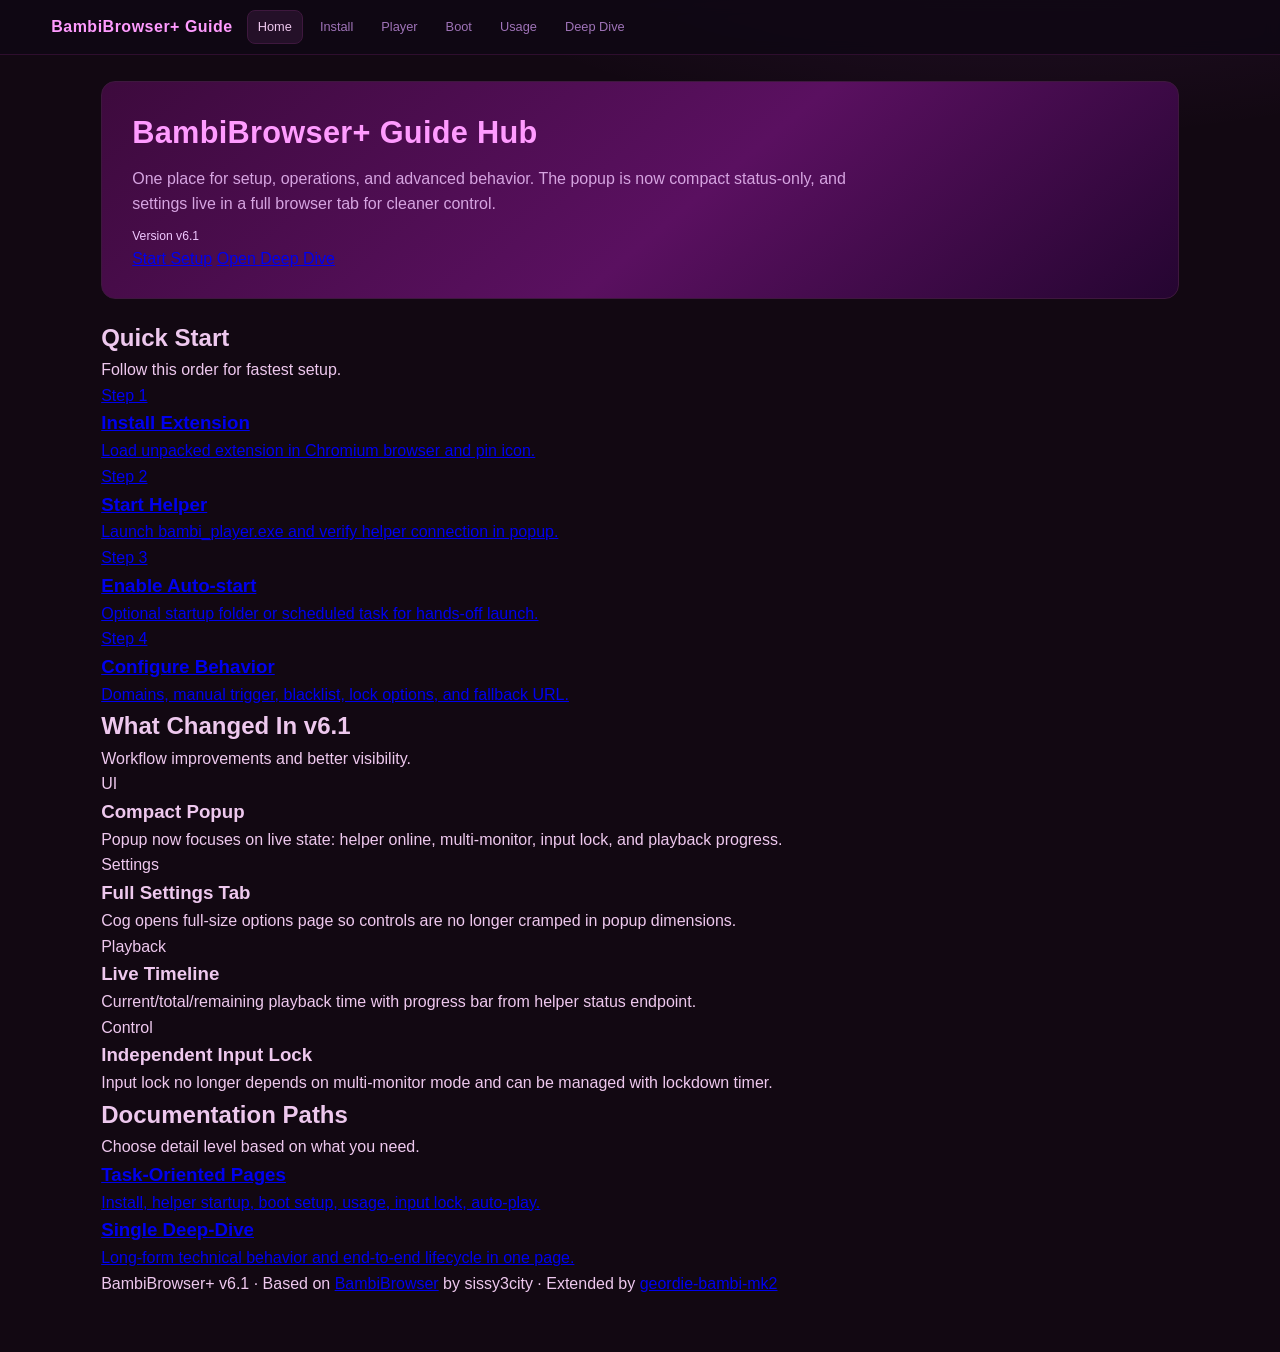
==== commit e6feafc1: "site update for v6.1" ====
--- a/index.html
+++ b/index.html
@@ -1,303 +1,118 @@
-<!DOCTYPE html>
-<html lang="en">
-<head>
-  <meta charset="UTF-8">
-  <meta name="viewport" content="width=device-width, initial-scale=1">
-  <title>BambiBrowser+ — Guide Hub</title>
-  <style>
-    *, *::before, *::after { box-sizing: border-box; margin: 0; padding: 0; }
-    :root {
-      --bg:           #120812;
-      --bg-card:      #1c0b1f;
-      --bg-card-dark: #130813;
-      --border:       #2e0e2e;
-      --border-md:    #3e183e;
-      --text:         #eec8ee;
-      --text-muted:   #8a61a3;
-      --text-dim:     #5a3060;
-      --accent:       #ff9bff;
-      --accent-2:     #ff80ff;
-      --section-ttl:  #9450ad;
-      --purple-mid:   #6e1a85;
-      --purple-deep:  #5a0a70;
-      --h-from:       #3d0a3d;
-      --h-to:         #5a1060;
-    }
-    html { scroll-behavior: smooth; }
-    body {
-      background: var(--bg);
-      color: var(--text);
-      font-family: 'Segoe UI', Tahoma, sans-serif;
-      line-height: 1.65;
-      min-height: 100vh;
-    }
-    .site-nav {
-      position: sticky; top: 0; z-index: 999;
-      background: var(--bg-card-dark);
-      border-bottom: 1px solid var(--border);
-      display: flex; align-items: center;
-      padding: 0 clamp(12px, 5vw, calc(50% - 430px)); gap: 0;
-    }
-    .nav-brand {
-      display: flex; align-items: center; gap: 8px;
-      padding: 11px 24px 11px 0; text-decoration: none;
-      color: var(--accent); font-size: 0.88rem; font-weight: 700;
-      letter-spacing: 0.5px; white-space: nowrap;
-      border-right: 1px solid var(--border); margin-right: 16px;
-    }
-    .nav-brand svg { width: 20px; height: 20px; flex-shrink: 0; }
-    .nav-links { display: flex; gap: 2px; flex-wrap: wrap; }
-    .nav-links a {
-      color: var(--text-muted); text-decoration: none;
-      font-size: 0.76rem; font-weight: 600; letter-spacing: 0.3px;
-      padding: 8px 11px; border-radius: 6px;
-      transition: background 0.18s, color 0.18s;
-    }
-    .nav-links a:hover { background: #26102a; color: var(--text); }
-    .nav-links a.active { background: #26102a; color: var(--text); }
+<!DOCTYPE html>
+<html lang="en">
+<head>
+  <meta charset="UTF-8">
+  
+  <link rel="icon" type="image/svg+xml" href="favicon.svg">
+  <title>BambiBrowser+ v6.1 - Guide Home</title>
+  <link rel="stylesheet" href="site.css">
+</head>
+<body>
+  <nav class="site-nav">
+    <a class="nav-brand" href="index.html">BambiBrowser+ Guide</a>
+    <div class="nav-links">
+      <a class="active" href="index.html">Home</a>
+      <a href="install.html">Install</a>
+      <a href="player.html">Player</a>
+      <a href="boot.html">Boot</a>
+      <a href="usage.html">Usage</a>
+      <a href="features.html">Deep Dive</a>
+    </div>
+  </nav>
+
+  <main class="wrap">
+    <section class="hero hero-home">
+      <h1>BambiBrowser+ Guide Hub</h1>
+      <p>One place for setup, operations, and advanced behavior. The popup is now compact status-only, and settings live in a full browser tab for cleaner control.</p>
+      <div class="hero-meta">Version v6.1</div>
+      <div class="hero-actions">
+        <a class="hero-btn primary" href="install.html">Start Setup</a>
+        <a class="hero-btn" href="features.html">Open Deep Dive</a>
+      </div>
+    </section>
+
+    <section class="section-block">
+      <div class="section-head">
+        <h2>Quick Start</h2>
+        <p>Follow this order for fastest setup.</p>
+      </div>
+      <div class="tile-grid">
+        <a class="tile" href="install.html">
+          <div class="tile-kicker">Step 1</div>
+          <h3>Install Extension</h3>
+          <p>Load unpacked extension in Chromium browser and pin icon.</p>
+        </a>
+        <a class="tile" href="player.html">
+          <div class="tile-kicker">Step 2</div>
+          <h3>Start Helper</h3>
+          <p>Launch bambi_player.exe and verify helper connection in popup.</p>
+        </a>
+        <a class="tile" href="boot.html">
+          <div class="tile-kicker">Step 3</div>
+          <h3>Enable Auto-start</h3>
+          <p>Optional startup folder or scheduled task for hands-off launch.</p>
+        </a>
+        <a class="tile" href="usage.html">
+          <div class="tile-kicker">Step 4</div>
+          <h3>Configure Behavior</h3>
+          <p>Domains, manual trigger, blacklist, lock options, and fallback URL.</p>
+        </a>
+      </div>
+    </section>
+
+    <section class="section-block">
+      <div class="section-head">
+        <h2>What Changed In v6.1</h2>
+        <p>Workflow improvements and better visibility.</p>
+      </div>
+      <div class="tile-grid two-up">
+        <article class="tile static">
+          <div class="tile-kicker">UI</div>
+          <h3>Compact Popup</h3>
+          <p>Popup now focuses on live state: helper online, multi-monitor, input lock, and playback progress.</p>
+        </article>
+        <article class="tile static">
+          <div class="tile-kicker">Settings</div>
+          <h3>Full Settings Tab</h3>
+          <p>Cog opens full-size options page so controls are no longer cramped in popup dimensions.</p>
+        </article>
+        <article class="tile static">
+          <div class="tile-kicker">Playback</div>
+          <h3>Live Timeline</h3>
+          <p>Current/total/remaining playback time with progress bar from helper status endpoint.</p>
+        </article>
+        <article class="tile static">
+          <div class="tile-kicker">Control</div>
+          <h3>Independent Input Lock</h3>
+          <p>Input lock no longer depends on multi-monitor mode and can be managed with lockdown timer.</p>
+        </article>
+      </div>
+    </section>
+
+    <section class="section-block">
+      <div class="section-head">
+        <h2>Documentation Paths</h2>
+        <p>Choose detail level based on what you need.</p>
+      </div>
+      <div class="doc-paths">
+        <a class="path-card" href="usage.html">
+          <h3>Task-Oriented Pages</h3>
+          <p>Install, helper startup, boot setup, usage, input lock, auto-play.</p>
+        </a>
+        <a class="path-card" href="features.html">
+          <h3>Single Deep-Dive</h3>
+          <p>Long-form technical behavior and end-to-end lifecycle in one page.</p>
+        </a>
+      </div>
+    </section>
+
+    <footer class="footer-block">
+      BambiBrowser+ v6.1 · Based on
+      <a href="https://github.com/sissy3city/BambiBrowser" target="_blank">BambiBrowser</a>
+      by sissy3city · Extended by
+      <a href="https://github.com/geordie-bambi-mk2" target="_blank">geordie-bambi-mk2</a>
+    </footer>
+  </main>
+</body>
+</html>
 
-    .hero {
-      padding: 72px clamp(16px, 5vw, 80px) 60px;
-      text-align: center;
-      background: linear-gradient(160deg, var(--h-from) 0%, var(--h-to) 55%, #1a0428 100%);
-      border-bottom: 1px solid #6d1f83;
-    }
-    .hero-svg { width: 80px; height: 80px; margin-bottom: 22px; filter: drop-shadow(0 0 18px #c050e080); }
-    .hero h1 {
-      font-size: clamp(1.6rem, 4vw, 2.3rem); font-weight: 700;
-      color: var(--accent); letter-spacing: 1px; margin-bottom: 12px;
-    }
-    .hero-ver {
-      display: inline-block;
-      background: rgba(180, 60, 220, 0.2); border: 1px solid #9040b0;
-      color: #c892d4; font-size: 0.72rem; font-weight: 700;
-      letter-spacing: 0.9px; padding: 3px 12px; border-radius: 20px;
-      margin-bottom: 18px; text-transform: uppercase;
-    }
-    .hero p { color: #c892d4; font-size: 0.96rem; max-width: 500px; margin: 0 auto; }
-
-    .container { max-width: 860px; margin: 0 auto; padding: 0 clamp(16px, 4vw, 40px); }
-
-    .hub-grid {
-      display: grid;
-      grid-template-columns: repeat(auto-fill, minmax(260px, 1fr));
-      gap: 20px;
-      padding: 60px 0;
-    }
-    .hub-card {
-      background: var(--bg-card);
-      border: 1px solid var(--border-md);
-      border-radius: 12px;
-      overflow: hidden;
-      text-decoration: none;
-      color: inherit;
-      display: flex; flex-direction: column;
-      transition: border-color 0.2s, transform 0.15s;
-    }
-    .hub-card:hover { border-color: var(--purple-mid); transform: translateY(-2px); }
-    .hub-card-head {
-      background: linear-gradient(90deg, #260a2e, #1c0b1f);
-      border-bottom: 1px solid var(--border);
-      padding: 18px 20px;
-      display: flex; align-items: center; gap: 12px;
-    }
-    .hub-card-icon { font-size: 1.6rem; line-height: 1; }
-    .hub-card-step {
-      font-size: 0.58rem; text-transform: uppercase;
-      letter-spacing: 1.2px; color: var(--section-ttl);
-      font-weight: 700; margin-bottom: 3px;
-    }
-    .hub-card-title { font-size: 0.95rem; font-weight: 700; color: var(--text); }
-    .hub-card-body { padding: 16px 20px; flex: 1; }
-    .hub-card-desc { font-size: 0.82rem; color: var(--text-muted); line-height: 1.55; }
-    .hub-card-cta {
-      display: inline-block; margin-top: 14px;
-      color: var(--accent-2); font-size: 0.78rem;
-      font-weight: 700; letter-spacing: 0.3px;
-    }
-
-    .new-badge {
-      display: inline-block;
-      background: rgba(80, 208, 80, 0.18); color: #50d050;
-      border: 1px solid #50d050;
-      font-size: 0.58rem; font-weight: 700; letter-spacing: 0.5px;
-      padding: 2px 7px; border-radius: 3px;
-      vertical-align: middle; margin-left: 6px;
-    }
-
-    footer {
-      background: var(--bg-card-dark); border-top: 1px solid var(--border);
-      padding: 32px 20px; text-align: center;
-      font-size: 0.72rem; color: var(--text-dim); line-height: 1.9;
-    }
-    footer a { color: #7030a0; text-decoration: none; }
-    footer a:hover { color: #bb60cc; }
-
-    .section-label {
-      display: flex; align-items: center; gap: 10px;
-      font-size: 0.62rem; text-transform: uppercase;
-      letter-spacing: 1.6px; color: var(--section-ttl);
-      font-weight: 700; margin-bottom: 10px; padding-top: 40px;
-    }
-    .section-label::after { content: ''; flex: 1; height: 1px; background: var(--border); }
-  </style>
-</head>
-<body>
-
-<nav class="site-nav">
-  <a class="nav-brand" href="index.html">
-    <svg viewBox="0 0 128 128" xmlns="http://www.w3.org/2000/svg">
-      <rect width="128" height="128" rx="18" fill="#1e0022"/>
-      <ellipse cx="40" cy="36" rx="11" ry="27" fill="#9922aa" transform="rotate(-14 40 36)"/>
-      <ellipse cx="40" cy="36" rx="5"  ry="17" fill="#ee66ff" transform="rotate(-14 40 36)"/>
-      <ellipse cx="88" cy="36" rx="11" ry="27" fill="#9922aa" transform="rotate(14 88 36)"/>
-      <ellipse cx="88" cy="36" rx="5"  ry="17" fill="#ee66ff" transform="rotate(14 88 36)"/>
-      <circle cx="64" cy="83" r="31" fill="#9922aa"/>
-      <circle cx="64" cy="83" r="27" fill="#bb44cc"/>
-      <circle cx="52" cy="77" r="5" fill="#1e0022"/>
-      <circle cx="76" cy="77" r="5" fill="#1e0022"/>
-      <ellipse cx="64" cy="91" rx="5" ry="4" fill="#ff99ff"/>
-      <circle cx="104" cy="22" r="14" fill="#ee66ff"/>
-      <rect   x="101" y="14" width="6" height="16" rx="3" fill="#1e0022"/>
-      <rect   x="96"  y="19" width="16" height="6" rx="3" fill="#1e0022"/>
-    </svg>
-    BambiBrowser+
-  </a>
-  <div class="nav-links">
-    <a href="index.html" class="active">Guide Home</a>
-    <a href="features.html#install">Install</a>
-    <a href="features.html#player">Player</a>
-    <a href="features.html#boot">Boot</a>
-    <a href="features.html#usage">Using It</a>
-  </div>
-</nav>
-
-<div class="hero">
-  <svg class="hero-svg" viewBox="0 0 128 128" xmlns="http://www.w3.org/2000/svg">
-    <rect width="128" height="128" rx="18" fill="#1e0022"/>
-    <ellipse cx="40" cy="36" rx="11" ry="27" fill="#9922aa" transform="rotate(-14 40 36)"/>
-    <ellipse cx="40" cy="36" rx="5"  ry="17" fill="#ee66ff" transform="rotate(-14 40 36)"/>
-    <ellipse cx="88" cy="36" rx="11" ry="27" fill="#9922aa" transform="rotate(14 88 36)"/>
-    <ellipse cx="88" cy="36" rx="5"  ry="17" fill="#ee66ff" transform="rotate(14 88 36)"/>
-    <circle cx="64" cy="83" r="31" fill="#9922aa"/>
-    <circle cx="64" cy="83" r="27" fill="#bb44cc"/>
-    <circle cx="52" cy="77" r="5" fill="#1e0022"/>
-    <circle cx="76" cy="77" r="5" fill="#1e0022"/>
-    <ellipse cx="64" cy="91" rx="5" ry="4" fill="#ff99ff"/>
-    <circle cx="104" cy="22" r="14" fill="#ee66ff"/>
-    <rect   x="101" y="14" width="6" height="16" rx="3" fill="#1e0022"/>
-    <rect   x="96"  y="19" width="16" height="6" rx="3" fill="#1e0022"/>
-  </svg>
-  <h1>BambiBrowser+ Guide</h1>
-  <div class="hero-ver">v5.2</div>
-  <p>Everything you need — from first install to all the advanced features. Pick a section below.</p>
-</div>
-
-<div class="container">
-
-  <div class="section-label">Getting Started</div>
-  <div class="hub-grid" style="padding-top:16px">
-
-    <a class="hub-card" href="features.html#install">
-      <div class="hub-card-head">
-        <div class="hub-card-icon">📦</div>
-        <div>
-          <div class="hub-card-step">Step 1</div>
-          <div class="hub-card-title">Install the Extension</div>
-        </div>
-      </div>
-      <div class="hub-card-body">
-        <div class="hub-card-desc">Load the extension unpacked in Chrome, Edge, Brave, or Opera. Two-minute setup with Developer Mode.</div>
-        <div class="hub-card-cta">Read install guide →</div>
-      </div>
-    </a>
-
-    <a class="hub-card" href="features.html#player">
-      <div class="hub-card-head">
-        <div class="hub-card-icon">▶</div>
-        <div>
-          <div class="hub-card-step">Step 2</div>
-          <div class="hub-card-title">Start Bambi Player</div>
-        </div>
-      </div>
-      <div class="hub-card-body">
-        <div class="hub-card-desc">Run the background helper that receives video URLs and launches VLC — single or multi-monitor mode.</div>
-        <div class="hub-card-cta">Read player guide →</div>
-      </div>
-    </a>
-
-    <a class="hub-card" href="features.html#boot">
-      <div class="hub-card-head">
-        <div class="hub-card-icon">🚀</div>
-        <div>
-          <div class="hub-card-step">Step 3</div>
-          <div class="hub-card-title">Start on Boot</div>
-        </div>
-      </div>
-      <div class="hub-card-body">
-        <div class="hub-card-desc">Use the Windows Startup folder or Task Scheduler so the player launches automatically every login.</div>
-        <div class="hub-card-cta">Read boot guide →</div>
-      </div>
-    </a>
-
-    <a class="hub-card" href="features.html#usage">
-      <div class="hub-card-head">
-        <div class="hub-card-icon">🐰</div>
-        <div>
-          <div class="hub-card-step">Step 4</div>
-          <div class="hub-card-title">Using the Extension</div>
-        </div>
-      </div>
-      <div class="hub-card-body">
-        <div class="hub-card-desc">All four popup tabs explained — General, Domains, Manual Trigger, and Blacklist. Includes AUTO vs MANUAL domain modes.</div>
-        <div class="hub-card-cta">Read usage guide →</div>
-      </div>
-    </a>
-
-  </div>
-
-  <div class="section-label">v5.2 Features</div>
-  <div class="hub-grid" style="padding-top:16px; padding-bottom:60px">
-
-    <a class="hub-card" href="features.html#input-lock">
-      <div class="hub-card-head">
-        <div class="hub-card-icon">🔒</div>
-        <div>
-          <div class="hub-card-step">New in 5.2 <span class="new-badge">NEW</span></div>
-          <div class="hub-card-title">Input Lock Timer</div>
-        </div>
-      </div>
-      <div class="hub-card-body">
-        <div class="hub-card-desc">Lock keyboard and pointer during single-monitor sessions with an automatic release timer — 10 min up to 12 hours.</div>
-        <div class="hub-card-cta">Read input lock docs →</div>
-      </div>
-    </a>
-
-    <a class="hub-card" href="features.html#auto-play">
-      <div class="hub-card-head">
-        <div class="hub-card-icon">🔄</div>
-        <div>
-          <div class="hub-card-step">New in 5.2 <span class="new-badge">NEW</span></div>
-          <div class="hub-card-title">Auto-Play Fallback</div>
-        </div>
-      </div>
-      <div class="hub-card-body">
-        <div class="hub-card-desc">Automatically open a fallback URL in a new tab if no video has been detected for the configured idle time.</div>
-        <div class="hub-card-cta">Read auto-play docs →</div>
-      </div>
-    </a>
-
-  </div>
-
-</div>
-
-<footer>
-  <div>
-    BambiBrowser+ v5.2 &nbsp;·&nbsp;
-    Based on <a href="https://github.com/sissy3city/BambiBrowser" target="_blank">BambiBrowser</a> by sissy3city &nbsp;·&nbsp;
-    Extended by <a href="https://github.com/geordie-bambi-mk2" target="_blank">geordie-bambi-mk2</a>
-  </div>
-</footer>
-
-</body>
-</html>
--- a/site.css
+++ b/site.css
@@ -0,0 +1,188 @@
+* { box-sizing: border-box; margin: 0; padding: 0; }
+:root {
+  --bg: #120812;
+  --bg-2: #160a18;
+  --bg-3: #1c0b1f;
+  --line: #2e0e2e;
+  --line-2: #3e183e;
+  --text: #eec8ee;
+  --muted: #9f73b8;
+  --dim: #6f4a7e;
+  --accent: #ff9bff;
+  --accent-2: #d587ea;
+  --ok: #7ee07e;
+}
+html { scroll-behavior: smooth; }
+body {
+  min-height: 100vh;
+  background:
+    radial-gradient(1200px 500px at 80% -10%, rgba(210, 88, 255, 0.12), transparent 55%),
+    radial-gradient(900px 420px at 10% -15%, rgba(128, 40, 180, 0.15), transparent 60%),
+    var(--bg);
+  color: var(--text);
+  font-family: Segoe UI, Tahoma, sans-serif;
+  line-height: 1.6;
+}
+.site-nav {
+  position: sticky;
+  top: 0;
+  z-index: 100;
+  display: flex;
+  align-items: center;
+  gap: 14px;
+  padding: 10px clamp(14px, 4vw, 54px);
+  background: rgba(16, 8, 20, 0.92);
+  backdrop-filter: blur(8px);
+  border-bottom: 1px solid var(--line);
+}
+.nav-brand {
+  color: var(--accent);
+  font-weight: 800;
+  text-decoration: none;
+  letter-spacing: 0.5px;
+  white-space: nowrap;
+}
+.nav-links {
+  display: flex;
+  flex-wrap: wrap;
+  gap: 6px;
+}
+.nav-links a {
+  color: var(--muted);
+  text-decoration: none;
+  font-size: 0.8rem;
+  border: 1px solid transparent;
+  border-radius: 8px;
+  padding: 6px 10px;
+}
+.nav-links a:hover,
+.nav-links a.active {
+  color: var(--text);
+  border-color: var(--line-2);
+  background: #241028;
+}
+.wrap {
+  max-width: 1180px;
+  margin: 0 auto;
+  padding: 26px clamp(14px, 4vw, 54px) 56px;
+}
+.hero {
+  margin-bottom: 20px;
+  padding: 26px clamp(14px, 4vw, 30px);
+  border: 1px solid var(--line-2);
+  border-radius: 14px;
+  background: linear-gradient(140deg, #3d0a3d, #5a1060 55%, #250531);
+}
+.hero h1 {
+  font-size: clamp(1.4rem, 2.4vw, 2.1rem);
+  color: var(--accent);
+  letter-spacing: 0.3px;
+  margin-bottom: 8px;
+}
+.hero p {
+  color: #d6a4e1;
+  max-width: 760px;
+}
+.hero-meta {
+  margin-top: 10px;
+  font-size: 0.76rem;
+  color: #f0c8ff;
+}
+.layout {
+  display: grid;
+  gap: 16px;
+  grid-template-columns: 320px minmax(0, 1fr);
+}
+.sidebar,
+.panel,
+.card {
+  background: var(--bg-3);
+  border: 1px solid var(--line-2);
+  border-radius: 12px;
+}
+.sidebar {
+  padding: 14px;
+  height: fit-content;
+  position: sticky;
+  top: 74px;
+}
+.side-title {
+  font-size: 0.68rem;
+  letter-spacing: 1px;
+  text-transform: uppercase;
+  color: var(--accent-2);
+  margin-bottom: 10px;
+}
+.side-list {
+  list-style: none;
+  display: grid;
+  gap: 7px;
+}
+.side-list a {
+  color: var(--muted);
+  text-decoration: none;
+  display: block;
+  padding: 8px 10px;
+  border: 1px solid var(--line);
+  border-radius: 8px;
+  font-size: 0.85rem;
+}
+.side-list a:hover,
+.side-list a.active {
+  color: var(--text);
+  background: #26102a;
+  border-color: var(--line-2);
+}
+.panel {
+  padding: 18px;
+  display: grid;
+  gap: 12px;
+}
+.panel h2 {
+  color: var(--accent);
+  font-size: 1.04rem;
+}
+.panel p,
+.panel li {
+  color: #d4afdc;
+}
+.grid-2 {
+  display: grid;
+  gap: 12px;
+  grid-template-columns: repeat(2, minmax(0, 1fr));
+}
+.card {
+  padding: 14px;
+}
+.card h3 {
+  margin-bottom: 7px;
+  color: #f3c2ff;
+  font-size: 0.95rem;
+}
+ol,
+ul {
+  margin-left: 18px;
+  display: grid;
+  gap: 5px;
+}
+code {
+  background: #1e0a1e;
+  border: 1px solid #4a2050;
+  border-radius: 5px;
+  padding: 1px 6px;
+  color: #ffb6ff;
+}
+.footer {
+  margin-top: 14px;
+  font-size: 0.72rem;
+  color: var(--dim);
+}
+.footer a { color: #b57ad0; text-decoration: none; }
+.footer a:hover { color: #efb5ff; }
+@media (max-width: 980px) {
+  .layout { grid-template-columns: 1fr; }
+  .sidebar { position: static; }
+}
+@media (max-width: 680px) {
+  .grid-2 { grid-template-columns: 1fr; }
+}
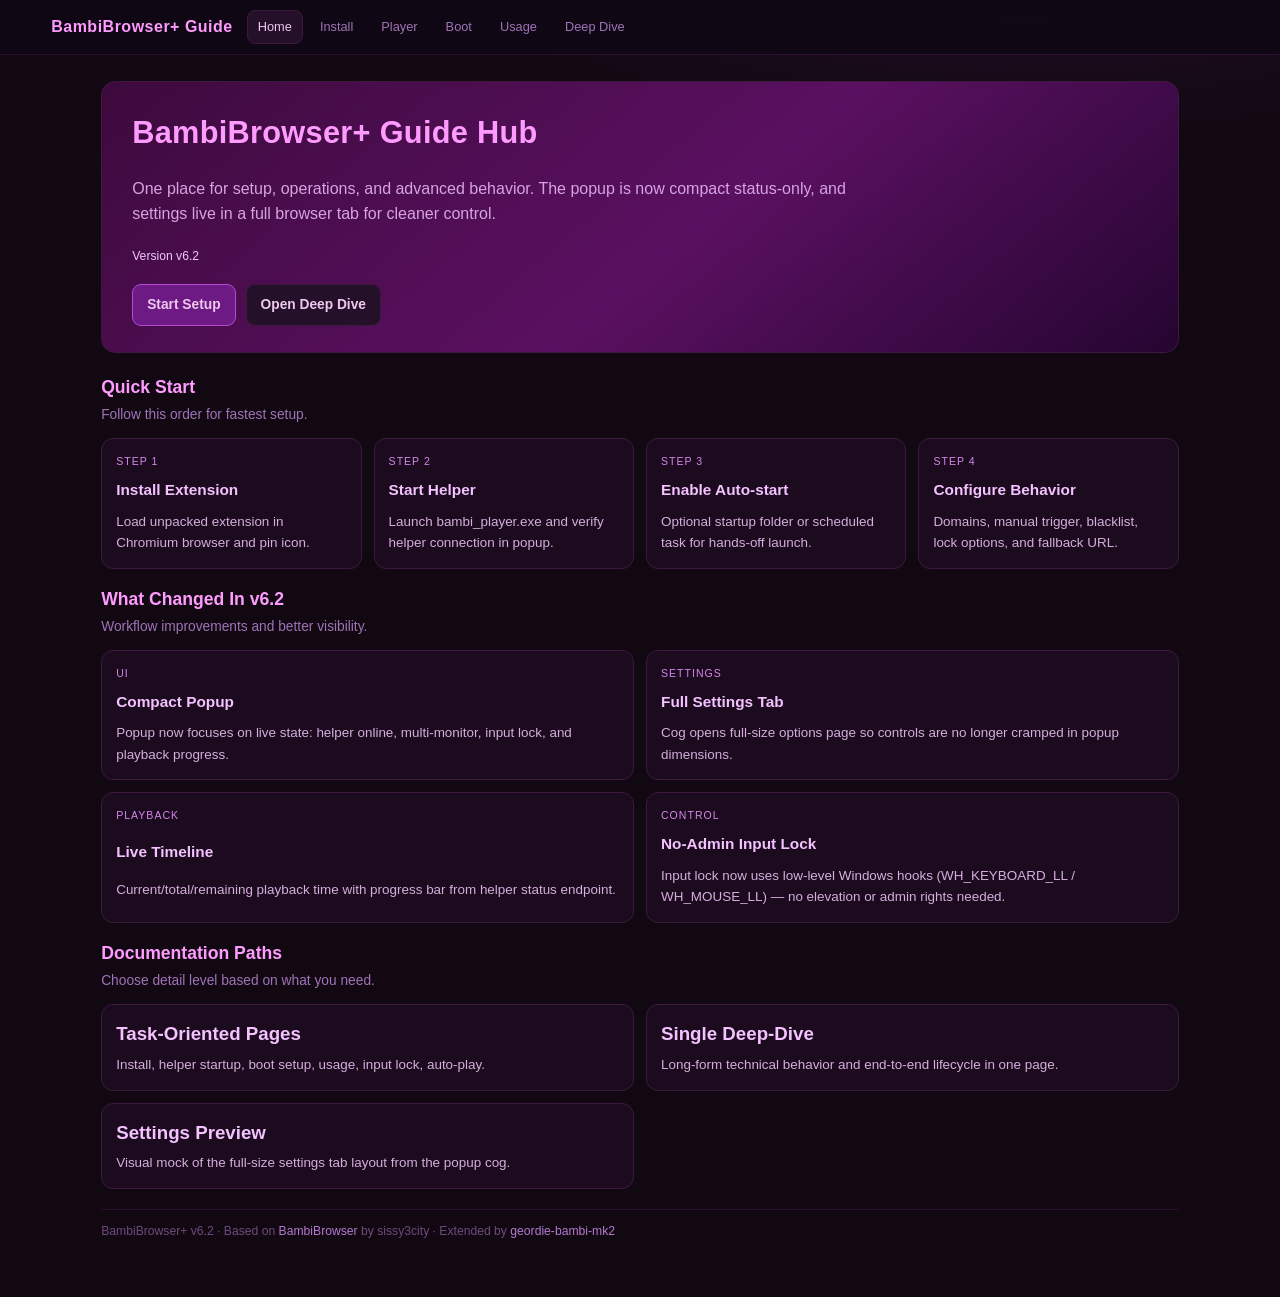
==== commit 8ca91d94: "UPDATE SITE" ====
--- a/index.html
+++ b/index.html
@@ -2,9 +2,10 @@
 <html lang="en">
 <head>
   <meta charset="UTF-8">
-  
+  <meta name="viewport" content="width=device-width, initial-scale=1">
+  
   <link rel="icon" type="image/svg+xml" href="favicon.svg">
-  <title>BambiBrowser+ v6.1 - Guide Home</title>
+  <title>BambiBrowser+ v6.2 - Guide Home</title>
   <link rel="stylesheet" href="site.css">
 </head>
 <body>
@@ -24,7 +25,7 @@
     <section class="hero hero-home">
       <h1>BambiBrowser+ Guide Hub</h1>
       <p>One place for setup, operations, and advanced behavior. The popup is now compact status-only, and settings live in a full browser tab for cleaner control.</p>
-      <div class="hero-meta">Version v6.1</div>
+      <div class="hero-meta">Version v6.2</div>
       <div class="hero-actions">
         <a class="hero-btn primary" href="install.html">Start Setup</a>
         <a class="hero-btn" href="features.html">Open Deep Dive</a>
@@ -62,7 +63,7 @@
 
     <section class="section-block">
       <div class="section-head">
-        <h2>What Changed In v6.1</h2>
+        <h2>What Changed In v6.2</h2>
         <p>Workflow improvements and better visibility.</p>
       </div>
       <div class="tile-grid two-up">
@@ -83,8 +84,8 @@
         </article>
         <article class="tile static">
           <div class="tile-kicker">Control</div>
-          <h3>Independent Input Lock</h3>
-          <p>Input lock no longer depends on multi-monitor mode and can be managed with lockdown timer.</p>
+          <h3>No-Admin Input Lock</h3>
+          <p>Input lock now uses low-level Windows hooks (WH_KEYBOARD_LL / WH_MOUSE_LL) — no elevation or admin rights needed.</p>
         </article>
       </div>
     </section>
@@ -103,16 +104,20 @@
           <h3>Single Deep-Dive</h3>
           <p>Long-form technical behavior and end-to-end lifecycle in one page.</p>
         </a>
+        <a class="path-card" href="settings-preview.html">
+          <h3>Settings Preview</h3>
+          <p>Visual mock of the full-size settings tab layout from the popup cog.</p>
+        </a>
       </div>
     </section>
 
     <footer class="footer-block">
-      BambiBrowser+ v6.1 · Based on
+      BambiBrowser+ v6.2 · Based on
       <a href="https://github.com/sissy3city/BambiBrowser" target="_blank">BambiBrowser</a>
       by sissy3city · Extended by
       <a href="https://github.com/geordie-bambi-mk2" target="_blank">geordie-bambi-mk2</a>
     </footer>
   </main>
 </body>
-</html>
-
+</html>
+
--- a/site.css
+++ b/site.css
@@ -88,6 +88,124 @@
   font-size: 0.76rem;
   color: #f0c8ff;
 }
+.hero-home {
+  display: grid;
+  gap: 10px;
+}
+.hero-actions {
+  margin-top: 8px;
+  display: flex;
+  flex-wrap: wrap;
+  gap: 10px;
+}
+.hero-btn {
+  text-decoration: none;
+  color: var(--text);
+  border: 1px solid var(--line-2);
+  background: #241028;
+  border-radius: 9px;
+  padding: 9px 14px;
+  font-size: 0.86rem;
+  font-weight: 700;
+}
+.hero-btn.primary {
+  background: #6e1a85;
+  border-color: #b44ad3;
+}
+.hero-btn:hover {
+  border-color: #b44ad3;
+}
+.section-block {
+  margin-top: 16px;
+  display: grid;
+  gap: 12px;
+}
+.section-head h2 {
+  color: var(--accent);
+  font-size: 1.1rem;
+  margin-bottom: 3px;
+}
+.section-head p {
+  color: var(--muted);
+  font-size: 0.86rem;
+}
+.tile-grid {
+  display: grid;
+  gap: 12px;
+  grid-template-columns: repeat(4, minmax(0, 1fr));
+}
+.tile-grid.two-up {
+  grid-template-columns: repeat(2, minmax(0, 1fr));
+}
+.tile {
+  text-decoration: none;
+  color: inherit;
+  background: var(--bg-3);
+  border: 1px solid var(--line-2);
+  border-radius: 12px;
+  padding: 14px;
+  display: grid;
+  gap: 8px;
+}
+.tile.static {
+  cursor: default;
+}
+.tile:not(.static):hover {
+  border-color: #b44ad3;
+  transform: translateY(-2px);
+}
+.tile-kicker {
+  font-size: 0.66rem;
+  letter-spacing: 1px;
+  text-transform: uppercase;
+  color: var(--accent-2);
+}
+.tile h3 {
+  font-size: 0.96rem;
+  color: #f3c2ff;
+}
+.tile p {
+  font-size: 0.84rem;
+  color: #d4afdc;
+}
+.doc-paths {
+  display: grid;
+  gap: 12px;
+  grid-template-columns: repeat(2, minmax(0, 1fr));
+}
+.path-card {
+  display: block;
+  text-decoration: none;
+  background: var(--bg-3);
+  border: 1px solid var(--line-2);
+  border-radius: 12px;
+  padding: 14px;
+}
+.path-card h3 {
+  color: #f3c2ff;
+  margin-bottom: 5px;
+}
+.path-card p {
+  color: #d4afdc;
+  font-size: 0.84rem;
+}
+.path-card:hover {
+  border-color: #b44ad3;
+}
+.footer-block {
+  margin-top: 20px;
+  font-size: 0.76rem;
+  color: var(--dim);
+  border-top: 1px solid var(--line);
+  padding-top: 12px;
+}
+.footer-block a {
+  color: #b57ad0;
+  text-decoration: none;
+}
+.deep-dive .card {
+  scroll-margin-top: 85px;
+}
 .layout {
   display: grid;
   gap: 16px;
@@ -100,6 +218,89 @@
   border: 1px solid var(--line-2);
   border-radius: 12px;
 }
+.sidebar { padding: 14px; }
+.panel { padding: 20px; display: grid; gap: 12px; }
+.card { padding: 14px; }
+.card h3 {
+  color: #f3c2ff;
+  font-size: 0.96rem;
+  margin-bottom: 6px;
+}
+.card ul, .card ol { padding-left: 18px; font-size: 0.86rem; color: #d4afdc; }
+.card li { margin-bottom: 4px; }
+.card p { font-size: 0.86rem; color: #d4afdc; }
+.grid-2 {
+  display: grid;
+  gap: 12px;
+  grid-template-columns: repeat(2, minmax(0, 1fr));
+}
+.side-title {
+  font-size: 0.68rem;
+  text-transform: uppercase;
+  letter-spacing: 1px;
+  color: var(--muted);
+  margin-bottom: 10px;
+}
+.side-list { list-style: none; display: grid; gap: 2px; }
+.side-list a {
+  display: block;
+  color: var(--muted);
+  text-decoration: none;
+  font-size: 0.82rem;
+  padding: 5px 8px;
+  border-radius: 6px;
+}
+.side-list a:hover, .side-list a.active {
+  color: var(--text);
+  background: #241028;
+}
+/* inner footer inside a panel */
+.footer {
+  font-size: 0.78rem;
+  color: var(--dim);
+  border-top: 1px solid var(--line);
+  padding-top: 10px;
+  margin-top: 4px;
+}
+.footer a { color: #b57ad0; text-decoration: none; }
+/* breadcrumb */
+.page-crumb {
+  font-size: 0.73rem;
+  color: var(--dim);
+  margin-bottom: 14px;
+}
+.page-crumb a { color: var(--muted); text-decoration: none; }
+.page-crumb a:hover { color: var(--text); }
+.page-crumb span { margin: 0 4px; }
+/* callout */
+.callout {
+  border-left: 3px solid var(--accent-2);
+  background: rgba(255,155,255,0.05);
+  border-radius: 0 8px 8px 0;
+  padding: 10px 14px;
+  font-size: 0.86rem;
+  color: var(--text);
+  line-height: 1.55;
+}
+.callout.ok {
+  border-color: var(--ok);
+  background: rgba(126,224,126,0.06);
+}
+.callout strong { color: var(--accent); }
+/* related row — same tiles but auto-fill */
+.related-row {
+  display: grid;
+  gap: 10px;
+  grid-template-columns: repeat(auto-fill, minmax(170px, 1fr));
+}
+.related-row .tile p { font-size: 0.78rem; }
+@media (max-width: 700px) {
+  .tile-grid,
+  .tile-grid.two-up { grid-template-columns: 1fr; }
+  .layout { grid-template-columns: 1fr; }
+  .grid-2 { grid-template-columns: 1fr; }
+  .doc-paths { grid-template-columns: 1fr; }
+}
 .sidebar {
   padding: 14px;
   height: fit-content;
@@ -182,7 +383,148 @@
 @media (max-width: 980px) {
   .layout { grid-template-columns: 1fr; }
   .sidebar { position: static; }
+  .tile-grid { grid-template-columns: repeat(2, minmax(0, 1fr)); }
 }
 @media (max-width: 680px) {
   .grid-2 { grid-template-columns: 1fr; }
-}
+  .tile-grid,
+  .tile-grid.two-up,
+  .doc-paths { grid-template-columns: 1fr; }
+}
+
+.download-cta {
+  display: grid;
+  gap: 10px;
+  grid-template-columns: 1fr auto;
+  align-items: center;
+  border: 1px solid var(--line-2);
+  border-radius: 12px;
+  background: linear-gradient(130deg, rgba(126, 224, 126, 0.08), rgba(255, 155, 255, 0.08));
+  padding: 12px 14px;
+}
+
+.download-cta-title {
+  color: #f4d3ff;
+  font-size: 0.86rem;
+  font-weight: 700;
+}
+
+.download-cta-meta {
+  color: var(--muted);
+  font-size: 0.76rem;
+}
+
+.download-cta-btn {
+  text-decoration: none;
+  color: #170718;
+  background: linear-gradient(135deg, #7ee07e, #b7ffb7);
+  border: 1px solid #95f195;
+  border-radius: 10px;
+  font-size: 0.82rem;
+  font-weight: 800;
+  padding: 9px 12px;
+  white-space: nowrap;
+}
+
+.download-cta-btn:hover {
+  filter: brightness(1.06);
+}
+
+.preview-grid {
+  display: grid;
+  gap: 12px;
+  grid-template-columns: repeat(2, minmax(0, 1fr));
+}
+
+.preview-shell {
+  background: #120814;
+  border: 1px solid #422147;
+  border-radius: 12px;
+  overflow: hidden;
+}
+
+.preview-topbar {
+  background: #230f27;
+  border-bottom: 1px solid #4c2452;
+  padding: 8px 10px;
+  font-size: 0.74rem;
+  color: #cf9dd8;
+}
+
+.preview-body {
+  display: grid;
+  grid-template-columns: 180px minmax(0, 1fr);
+  min-height: 220px;
+}
+
+.preview-tabs {
+  border-right: 1px solid #3d1d42;
+  padding: 10px 8px;
+  display: grid;
+  gap: 7px;
+}
+
+.preview-tab {
+  font-size: 0.72rem;
+  color: #b989c2;
+  border: 1px solid #402245;
+  border-radius: 7px;
+  padding: 5px 7px;
+}
+
+.preview-tab.active {
+  color: #f2c2ff;
+  background: #2a1230;
+  border-color: #72407e;
+}
+
+.preview-content {
+  padding: 10px;
+  display: grid;
+  gap: 8px;
+}
+
+.preview-row {
+  background: #1c0d20;
+  border: 1px solid #3f2245;
+  border-radius: 8px;
+  padding: 8px;
+  display: grid;
+  gap: 4px;
+}
+
+.preview-label {
+  font-size: 0.68rem;
+  letter-spacing: 0.7px;
+  text-transform: uppercase;
+  color: #c997d2;
+}
+
+.preview-value {
+  font-size: 0.78rem;
+  color: #f3c9ff;
+}
+
+@media (max-width: 820px) {
+  .download-cta {
+    grid-template-columns: 1fr;
+  }
+
+  .download-cta-btn {
+    width: fit-content;
+  }
+
+  .preview-grid {
+    grid-template-columns: 1fr;
+  }
+
+  .preview-body {
+    grid-template-columns: 1fr;
+  }
+
+  .preview-tabs {
+    border-right: 0;
+    border-bottom: 1px solid #3d1d42;
+    grid-template-columns: repeat(3, minmax(0, 1fr));
+  }
+}
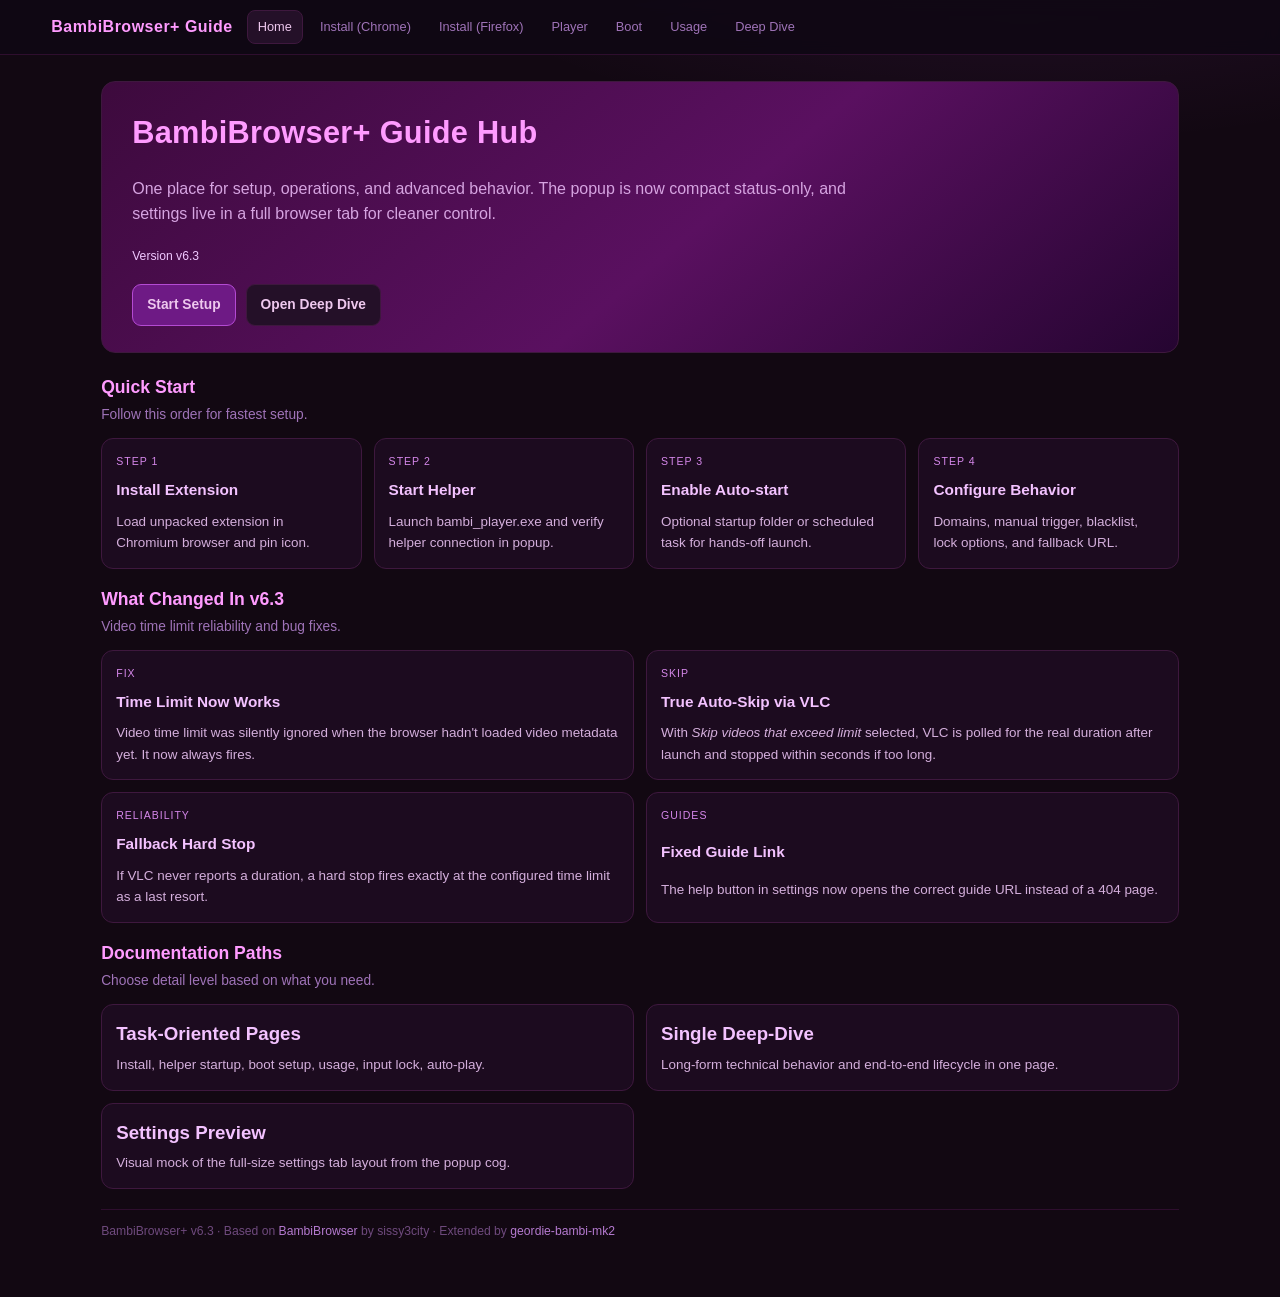
==== commit b099d0ab: "6.3 update" ====
--- a/index.html
+++ b/index.html
@@ -5,7 +5,7 @@
   <meta name="viewport" content="width=device-width, initial-scale=1">
   
   <link rel="icon" type="image/svg+xml" href="favicon.svg">
-  <title>BambiBrowser+ v6.2 - Guide Home</title>
+  <title>BambiBrowser+ v6.3 - Guide Home</title>
   <link rel="stylesheet" href="site.css">
 </head>
 <body>
@@ -13,7 +13,8 @@
     <a class="nav-brand" href="index.html">BambiBrowser+ Guide</a>
     <div class="nav-links">
       <a class="active" href="index.html">Home</a>
-      <a href="install.html">Install</a>
+      <a href="install.html">Install (Chrome)</a>
+      <a href="install-firefox.html">Install (Firefox)</a>
       <a href="player.html">Player</a>
       <a href="boot.html">Boot</a>
       <a href="usage.html">Usage</a>
@@ -25,7 +26,7 @@
     <section class="hero hero-home">
       <h1>BambiBrowser+ Guide Hub</h1>
       <p>One place for setup, operations, and advanced behavior. The popup is now compact status-only, and settings live in a full browser tab for cleaner control.</p>
-      <div class="hero-meta">Version v6.2</div>
+      <div class="hero-meta">Version v6.3</div>
       <div class="hero-actions">
         <a class="hero-btn primary" href="install.html">Start Setup</a>
         <a class="hero-btn" href="features.html">Open Deep Dive</a>
@@ -63,29 +64,29 @@
 
     <section class="section-block">
       <div class="section-head">
-        <h2>What Changed In v6.2</h2>
-        <p>Workflow improvements and better visibility.</p>
+        <h2>What Changed In v6.3</h2>
+        <p>Video time limit reliability and bug fixes.</p>
       </div>
       <div class="tile-grid two-up">
         <article class="tile static">
-          <div class="tile-kicker">UI</div>
-          <h3>Compact Popup</h3>
-          <p>Popup now focuses on live state: helper online, multi-monitor, input lock, and playback progress.</p>
+          <div class="tile-kicker">Fix</div>
+          <h3>Time Limit Now Works</h3>
+          <p>Video time limit was silently ignored when the browser hadn't loaded video metadata yet. It now always fires.</p>
         </article>
         <article class="tile static">
-          <div class="tile-kicker">Settings</div>
-          <h3>Full Settings Tab</h3>
-          <p>Cog opens full-size options page so controls are no longer cramped in popup dimensions.</p>
+          <div class="tile-kicker">Skip</div>
+          <h3>True Auto-Skip via VLC</h3>
+          <p>With <em>Skip videos that exceed limit</em> selected, VLC is polled for the real duration after launch and stopped within seconds if too long.</p>
         </article>
         <article class="tile static">
-          <div class="tile-kicker">Playback</div>
-          <h3>Live Timeline</h3>
-          <p>Current/total/remaining playback time with progress bar from helper status endpoint.</p>
+          <div class="tile-kicker">Reliability</div>
+          <h3>Fallback Hard Stop</h3>
+          <p>If VLC never reports a duration, a hard stop fires exactly at the configured time limit as a last resort.</p>
         </article>
         <article class="tile static">
-          <div class="tile-kicker">Control</div>
-          <h3>No-Admin Input Lock</h3>
-          <p>Input lock now uses low-level Windows hooks (WH_KEYBOARD_LL / WH_MOUSE_LL) — no elevation or admin rights needed.</p>
+          <div class="tile-kicker">Guides</div>
+          <h3>Fixed Guide Link</h3>
+          <p>The help button in settings now opens the correct guide URL instead of a 404 page.</p>
         </article>
       </div>
     </section>
@@ -112,7 +113,7 @@
     </section>
 
     <footer class="footer-block">
-      BambiBrowser+ v6.2 · Based on
+      BambiBrowser+ v6.3 · Based on
       <a href="https://github.com/sissy3city/BambiBrowser" target="_blank">BambiBrowser</a>
       by sissy3city · Extended by
       <a href="https://github.com/geordie-bambi-mk2" target="_blank">geordie-bambi-mk2</a>
